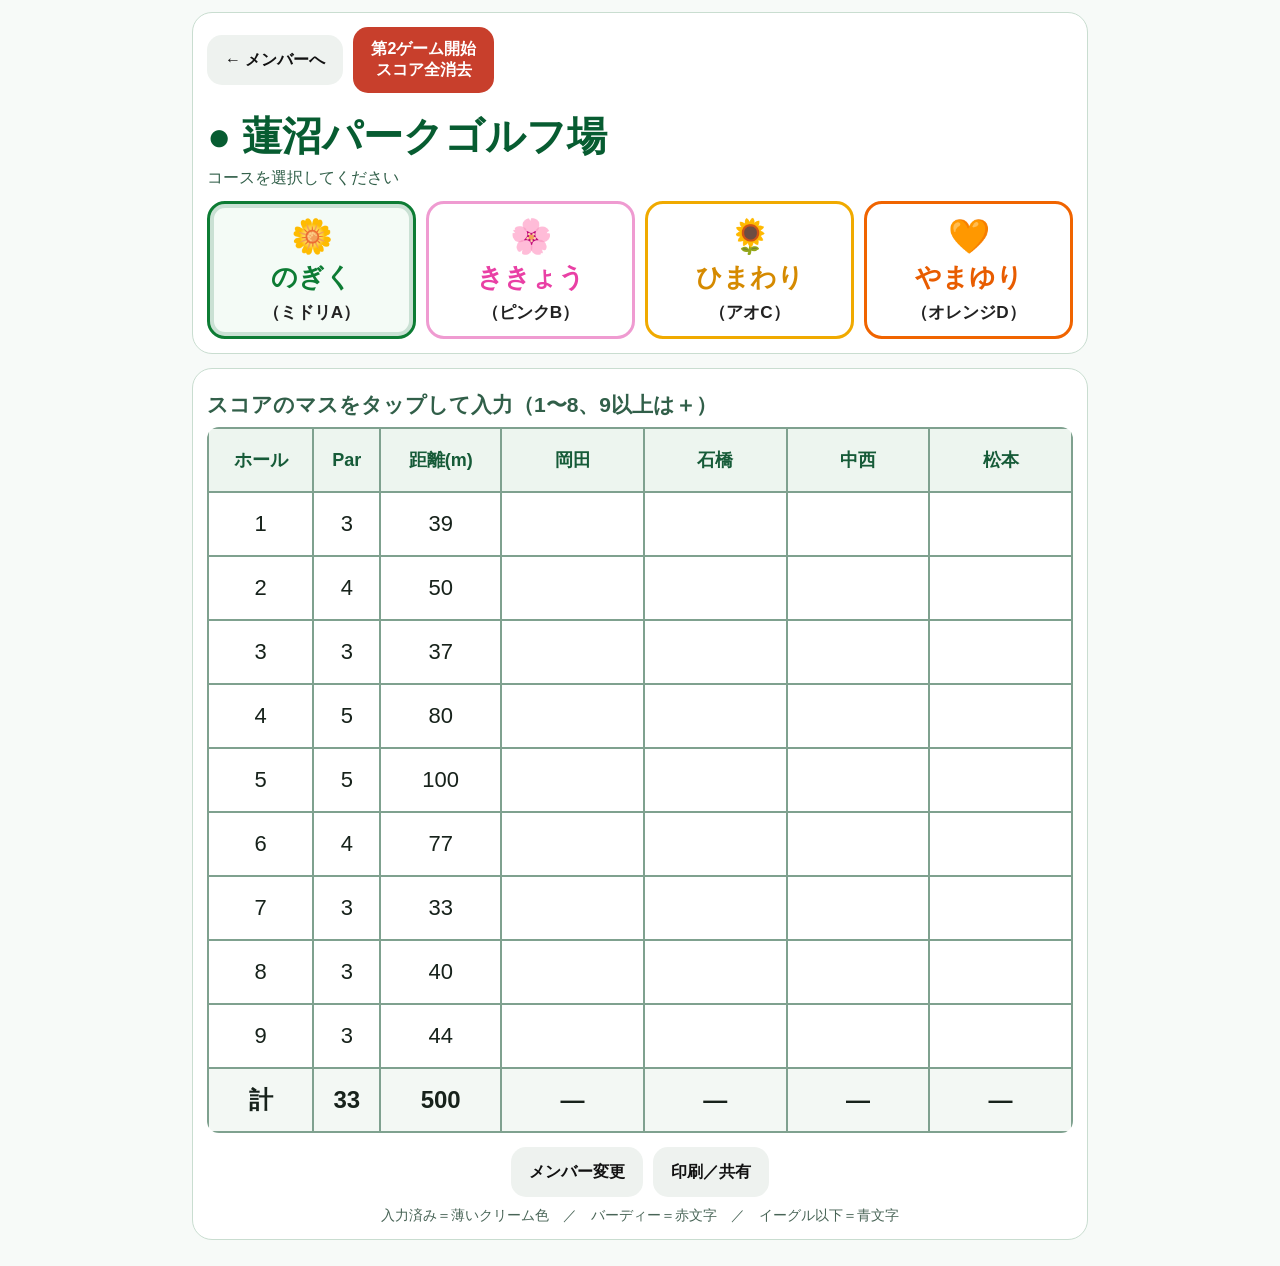
==== index.html @ 10a0d07f "Add files via upload" ====
<!doctype html>
<html lang="ja"><head><meta charset="utf-8"><meta name="viewport" content="width=device-width,initial-scale=1,viewport-fit=cover"><meta name="theme-color" content="#0b6b3a"><title>蓮沼パークゴルフ場 スコア</title><link rel="manifest" href="manifest.webmanifest"><style>
:root{--g:#0b6b3a;--l:#7fa18f;--p:#edf5ef;--c:#fff9e7;--r:#e11d2e;--b:#1769d2;--i:#17221b;--s:0 10px 28px rgba(0,0,0,.16)}*{box-sizing:border-box}body{margin:0;background:#f7faf8;color:var(--i);font-family:-apple-system,BlinkMacSystemFont,"Segoe UI","Noto Sans JP",sans-serif;-webkit-tap-highlight-color:transparent}button{font:inherit}.app{max-width:920px;margin:auto;padding:12px}.card{background:#fff;border:1px solid #c9ddd0;border-radius:20px;padding:14px;margin-bottom:14px}.top{display:flex;gap:10px;align-items:center;flex-wrap:wrap}.btn{border:0;border-radius:15px;padding:12px 18px;font-weight:800;cursor:pointer;background:#eef2ef;color:#111;min-height:50px}.btn.green{background:var(--g);color:#fff}.btn.danger{background:#c83f2c;color:#fff}.btn:active{transform:scale(.98)}h1{font-size:clamp(26px,4vw,40px);color:#075c31;margin:16px 0 4px}.subtitle{color:#315f49;margin-bottom:12px}.courses{display:grid;grid-template-columns:repeat(4,1fr);gap:10px}.course{background:#fff;border:3px solid;border-radius:18px;padding:12px 8px;font-weight:900;font-size:clamp(17px,2.7vw,26px);cursor:pointer;min-height:106px}.course small{display:block;font-size:.66em;color:#222;margin-top:5px}.course .flower{font-size:34px;display:block;margin-bottom:4px}.course[data-id=A]{color:#0d7c34;border-color:#0d7c34}.course[data-id=B]{color:#e940a5;border-color:#ef9bd1}.course[data-id=C]{color:#d58a00;border-color:#f0aa00}.course[data-id=D]{color:#e85c00;border-color:#f06400}.course.active{box-shadow:0 0 0 4px rgba(11,107,58,.18) inset;background:#f4fbf6}.hint{font-size:clamp(15px,2.2vw,21px);font-weight:700;color:#315f49;margin:8px 0}.table-wrap{overflow:auto;border-radius:12px}table{border-collapse:collapse;width:100%;min-width:690px;background:#fff}th,td{border:2px solid var(--l);text-align:center;height:64px;padding:6px}th{background:var(--p);color:#165b38;font-size:18px}td{font-size:22px}td.score{cursor:pointer;min-width:92px}td.score.filled{background:var(--c)}td.score.birdie{color:var(--r);font-weight:900}td.score.eagle{color:var(--b);font-weight:900}tfoot td{font-weight:900;background:#f3f8f4;font-size:24px}.actions{display:flex;gap:10px;justify-content:center;flex-wrap:wrap;margin-top:14px}.note{font-size:14px;color:#486456;text-align:center;margin-top:10px}.modal{position:fixed;inset:0;background:rgba(0,0,0,.32);display:none;align-items:center;justify-content:center;padding:18px;z-index:20}.modal.open{display:flex}.panel{width:min(430px,96vw);background:#fff;border:2px solid var(--l);border-radius:22px;padding:18px;box-shadow:var(--s);text-align:center}.panel h2{margin:0 0 6px;color:#0a6537}.meta{color:#4e6b5b;margin-bottom:14px}.keys{display:grid;grid-template-columns:repeat(3,1fr);gap:10px}.key{min-height:62px;border:1px solid #c7cfca;border-radius:14px;background:#fff;font-size:28px;font-weight:800;cursor:pointer}.key.selected{color:var(--r);border-color:#f1a4aa}.navs{display:grid;grid-template-columns:1fr 1fr 1fr;gap:10px;margin-top:12px}.navs button{min-height:54px;border:0;border-radius:14px;font-size:20px;font-weight:800}.prev{color:#1769d2;background:#edf5ff}.close{background:#eee}.next{background:var(--g);color:#fff}.plus-help{margin-top:10px;color:#16643a}.member-grid{display:grid;gap:10px;margin-top:12px}.member-grid input{font-size:20px;padding:12px;border:1px solid #b8cbbf;border-radius:12px;width:100%}@media(max-width:650px){.app{padding:8px}.card{padding:10px;border-radius:16px}.courses{grid-template-columns:repeat(2,1fr)}.top .btn{flex:1}}@media print{body{background:#fff}.top,.courses,.hint,.actions,.note{display:none!important}.app,.card{max-width:none;margin:0;padding:0;border:0}table{min-width:0}th,td{height:42px;font-size:15px}tfoot td{font-size:17px}}
</style></head><body><div class="app"><section class="card"><div class="top"><button id="membersBtn" class="btn">← メンバーへ</button><button id="clearBtn" class="btn danger">第2ゲーム開始<br>スコア全消去</button></div><h1>● 蓮沼パークゴルフ場</h1><div class="subtitle">コースを選択してください</div><div class="courses"><button class="course active" data-id="A"><span class="flower">🌼</span>のぎく<small>（ミドリA）</small></button><button class="course" data-id="B"><span class="flower">🌸</span>ききょう<small>（ピンクB）</small></button><button class="course" data-id="C"><span class="flower">🌻</span>ひまわり<small>（アオC）</small></button><button class="course" data-id="D"><span class="flower">🧡</span>やまゆり<small>（オレンジD）</small></button></div></section><section class="card"><div class="hint">スコアのマスをタップして入力（1〜8、9以上は＋）</div><div class="table-wrap"><table id="scoreTable"><thead><tr id="headRow"></tr></thead><tbody id="bodyRows"></tbody><tfoot><tr id="totalRow"></tr></tfoot></table></div><div class="actions"><button id="membersBtn2" class="btn">メンバー変更</button><button id="printBtn" class="btn">印刷／共有</button></div><div class="note">入力済み＝薄いクリーム色　／　バーディー＝赤文字　／　イーグル以下＝青文字</div></section></div><div id="scoreModal" class="modal"><div class="panel"><h2 id="modalTitle"></h2><div id="modalMeta" class="meta"></div><div class="keys" id="keys"></div><div class="navs"><button class="prev" id="prevBtn">前へ</button><button class="close" id="closeBtn">閉じる</button><button class="next" id="nextBtn">次へ</button></div><div class="plus-help">＋を押すたびに 9、10、11… と増えます</div></div></div><div id="memberModal" class="modal"><div class="panel"><h2>メンバー設定</h2><div class="member-grid" id="memberInputs"></div><div class="actions"><button id="memberCancel" class="btn">閉じる</button><button id="memberSave" class="btn green">決定</button></div></div></div><script>
const courses={A:{pars:[3,4,3,5,5,4,3,3,3],dist:[39,50,37,80,100,77,33,40,44]},B:{pars:[4,3,4,5,3,3,3,4,4],dist:[52,33,50,88,35,36,29,48,45]},C:{pars:[4,3,4,4,3,4,3,3,5],dist:[53,28,55,54,48,73,48,41,100]},D:{pars:[5,3,3,4,4,4,3,3,4],dist:[90,39,34,57,56,55,33,31,55]}};let members=['岡田','石橋','中西','松本'],currentCourse='A',scores={},cursor={hole:0,player:0};const $=id=>document.getElementById(id);function ensure(){if(!scores[currentCourse])scores[currentCourse]=Array.from({length:9},()=>Array(members.length).fill(null));scores[currentCourse]=scores[currentCourse].map(r=>{r=r.slice(0,members.length);while(r.length<members.length)r.push(null);return r})}function esc(s){return s.replace(/[&<>"']/g,m=>({'&':'&amp;','<':'&lt;','>':'&gt;','"':'&quot;',"'":'&#039;'}[m]))}function render(){ensure();const c=courses[currentCourse];document.querySelectorAll('.course').forEach(b=>b.classList.toggle('active',b.dataset.id===currentCourse));$('headRow').innerHTML='<th>ホール</th><th>Par</th><th>距離(m)</th>'+members.map(x=>`<th>${esc(x)}</th>`).join('');$('bodyRows').innerHTML='';for(let h=0;h<9;h++){const tr=document.createElement('tr');tr.innerHTML=`<td>${h+1}</td><td>${c.pars[h]}</td><td>${c.dist[h]}</td>`;members.forEach((_,p)=>{const td=document.createElement('td');td.className='score';const v=scores[currentCourse][h][p];if(v!==null){td.textContent=v;td.classList.add('filled');if(v===c.pars[h]-1)td.classList.add('birdie');if(v<=c.pars[h]-2)td.classList.add('eagle')}td.onclick=()=>openScore(h,p);tr.appendChild(td)});$('bodyRows').appendChild(tr)}$('totalRow').innerHTML=`<td>計</td><td>${c.pars.reduce((a,b)=>a+b,0)}</td><td>${c.dist.reduce((a,b)=>a+b,0)}</td>`+members.map((_,p)=>{const v=scores[currentCourse].map(r=>r[p]).filter(v=>v!==null);return `<td>${v.length?v.reduce((a,b)=>a+b,0):'—'}</td>`}).join('')}function openScore(h,p){cursor={hole:h,player:p};const c=courses[currentCourse];$('modalTitle').textContent=`Hole ${h+1}　${members[p]} さん`;$('modalMeta').textContent=`Par ${c.pars[h]} ／ 距離 ${c.dist[h]}m`;renderKeys();$('scoreModal').classList.add('open')}function renderKeys(){$('keys').innerHTML='';for(let n=1;n<=8;n++){const b=document.createElement('button');b.className='key';b.textContent=n;if(scores[currentCourse][cursor.hole][cursor.player]===n)b.classList.add('selected');b.onclick=()=>setScore(n,true);$('keys').appendChild(b)}const plus=document.createElement('button');plus.className='key';plus.textContent='+';plus.onclick=()=>{const old=scores[currentCourse][cursor.hole][cursor.player];setScore(old&&old>=9?old+1:9,false)};$('keys').appendChild(plus)}function setScore(v,a){scores[currentCourse][cursor.hole][cursor.player]=v;render();a?move(1):openScore(cursor.hole,cursor.player)}function move(step){let i=cursor.hole*members.length+cursor.player+step,max=9*members.length;if(i<0)i=0;if(i>=max){closeScore();return}openScore(Math.floor(i/members.length),i%members.length)}function closeScore(){$('scoreModal').classList.remove('open')}function openMembers(){$('memberInputs').innerHTML='';members.forEach((m,i)=>{const x=document.createElement('input');x.value=m;x.placeholder=`プレーヤー${i+1}`;$('memberInputs').appendChild(x)});$('memberModal').classList.add('open')}function closeMembers(){$('memberModal').classList.remove('open')}document.querySelectorAll('.course').forEach(b=>b.onclick=()=>{currentCourse=b.dataset.id;render()});$('prevBtn').onclick=()=>move(-1);$('nextBtn').onclick=()=>move(1);$('closeBtn').onclick=closeScore;$('scoreModal').onclick=e=>{if(e.target===$('scoreModal'))closeScore()};$('membersBtn').onclick=$('membersBtn2').onclick=openMembers;$('memberCancel').onclick=closeMembers;$('memberSave').onclick=()=>{const vals=[...$('memberInputs').querySelectorAll('input')].map(i=>i.value.trim()).filter(Boolean);if(!vals.length){alert('名前を1人以上入力してください');return}members=vals.slice(0,4);Object.keys(scores).forEach(k=>scores[k]=scores[k].map(r=>{r=r.slice(0,members.length);while(r.length<members.length)r.push(null);return r}));closeMembers();render()};$('clearBtn').onclick=()=>{if(confirm('全コースのスコアを消去しますか？')){scores={};render()}};$('printBtn').onclick=()=>window.print();render();if('serviceWorker'in navigator&&location.protocol.startsWith('http'))navigator.serviceWorker.register('./sw.js').catch(()=>{});
</script></body></html>
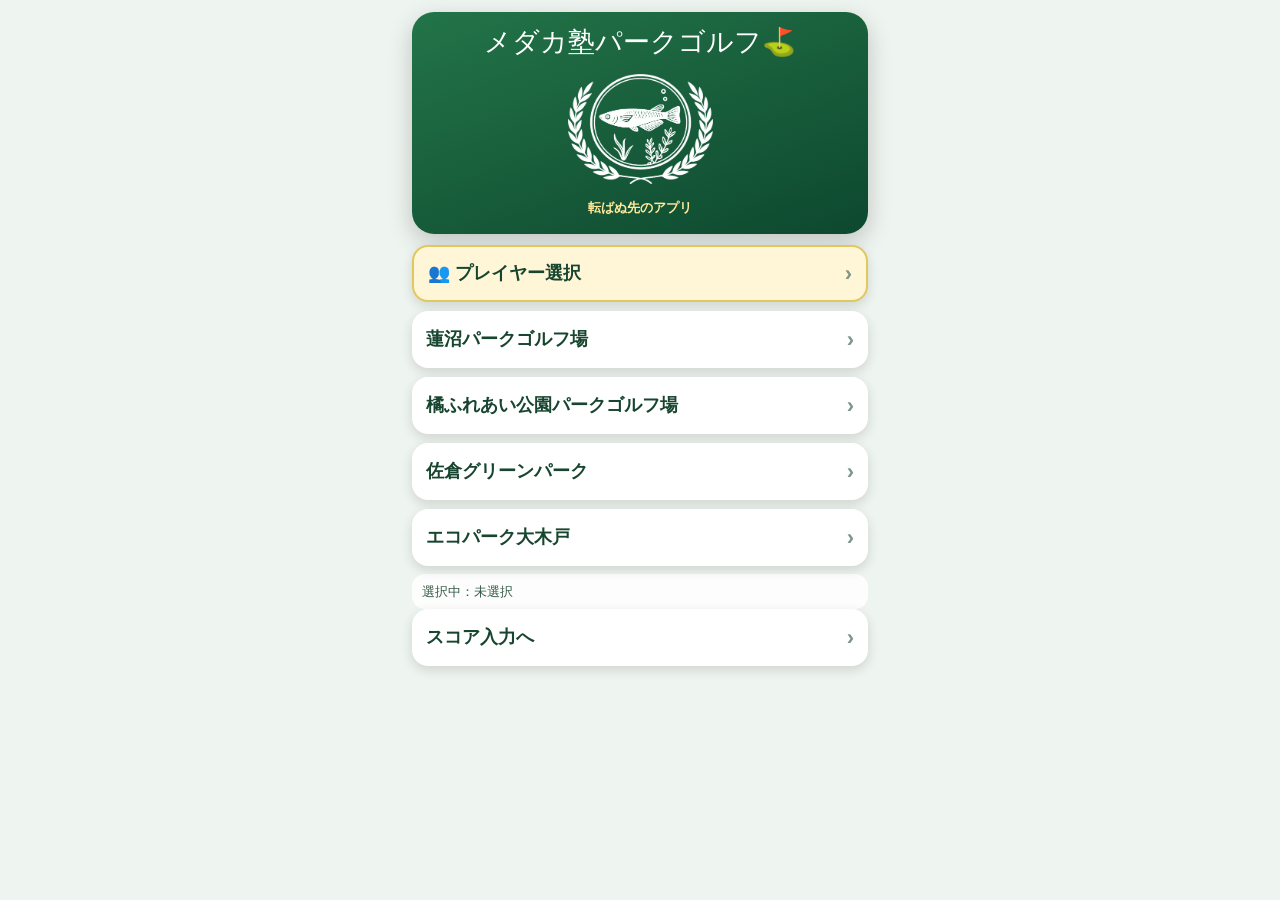
==== commit 14cb6ae9: "Update script and stylesheet paths in index.html" ====
--- a/index.html
+++ b/index.html
@@ -1,6 +1,25 @@
-<!doctype html>
-<html lang="ja"><head><meta charset="utf-8"><meta name="viewport" content="width=device-width,initial-scale=1,viewport-fit=cover"><meta name="theme-color" content="#0b6b3a"><title>蓮沼パークゴルフ場 スコア</title><link rel="manifest" href="manifest.webmanifest"><style>
-:root{--g:#0b6b3a;--l:#7fa18f;--p:#edf5ef;--c:#fff9e7;--r:#e11d2e;--b:#1769d2;--i:#17221b;--s:0 10px 28px rgba(0,0,0,.16)}*{box-sizing:border-box}body{margin:0;background:#f7faf8;color:var(--i);font-family:-apple-system,BlinkMacSystemFont,"Segoe UI","Noto Sans JP",sans-serif;-webkit-tap-highlight-color:transparent}button{font:inherit}.app{max-width:920px;margin:auto;padding:12px}.card{background:#fff;border:1px solid #c9ddd0;border-radius:20px;padding:14px;margin-bottom:14px}.top{display:flex;gap:10px;align-items:center;flex-wrap:wrap}.btn{border:0;border-radius:15px;padding:12px 18px;font-weight:800;cursor:pointer;background:#eef2ef;color:#111;min-height:50px}.btn.green{background:var(--g);color:#fff}.btn.danger{background:#c83f2c;color:#fff}.btn:active{transform:scale(.98)}h1{font-size:clamp(26px,4vw,40px);color:#075c31;margin:16px 0 4px}.subtitle{color:#315f49;margin-bottom:12px}.courses{display:grid;grid-template-columns:repeat(4,1fr);gap:10px}.course{background:#fff;border:3px solid;border-radius:18px;padding:12px 8px;font-weight:900;font-size:clamp(17px,2.7vw,26px);cursor:pointer;min-height:106px}.course small{display:block;font-size:.66em;color:#222;margin-top:5px}.course .flower{font-size:34px;display:block;margin-bottom:4px}.course[data-id=A]{color:#0d7c34;border-color:#0d7c34}.course[data-id=B]{color:#e940a5;border-color:#ef9bd1}.course[data-id=C]{color:#d58a00;border-color:#f0aa00}.course[data-id=D]{color:#e85c00;border-color:#f06400}.course.active{box-shadow:0 0 0 4px rgba(11,107,58,.18) inset;background:#f4fbf6}.hint{font-size:clamp(15px,2.2vw,21px);font-weight:700;color:#315f49;margin:8px 0}.table-wrap{overflow:auto;border-radius:12px}table{border-collapse:collapse;width:100%;min-width:690px;background:#fff}th,td{border:2px solid var(--l);text-align:center;height:64px;padding:6px}th{background:var(--p);color:#165b38;font-size:18px}td{font-size:22px}td.score{cursor:pointer;min-width:92px}td.score.filled{background:var(--c)}td.score.birdie{color:var(--r);font-weight:900}td.score.eagle{color:var(--b);font-weight:900}tfoot td{font-weight:900;background:#f3f8f4;font-size:24px}.actions{display:flex;gap:10px;justify-content:center;flex-wrap:wrap;margin-top:14px}.note{font-size:14px;color:#486456;text-align:center;margin-top:10px}.modal{position:fixed;inset:0;background:rgba(0,0,0,.32);display:none;align-items:center;justify-content:center;padding:18px;z-index:20}.modal.open{display:flex}.panel{width:min(430px,96vw);background:#fff;border:2px solid var(--l);border-radius:22px;padding:18px;box-shadow:var(--s);text-align:center}.panel h2{margin:0 0 6px;color:#0a6537}.meta{color:#4e6b5b;margin-bottom:14px}.keys{display:grid;grid-template-columns:repeat(3,1fr);gap:10px}.key{min-height:62px;border:1px solid #c7cfca;border-radius:14px;background:#fff;font-size:28px;font-weight:800;cursor:pointer}.key.selected{color:var(--r);border-color:#f1a4aa}.navs{display:grid;grid-template-columns:1fr 1fr 1fr;gap:10px;margin-top:12px}.navs button{min-height:54px;border:0;border-radius:14px;font-size:20px;font-weight:800}.prev{color:#1769d2;background:#edf5ff}.close{background:#eee}.next{background:var(--g);color:#fff}.plus-help{margin-top:10px;color:#16643a}.member-grid{display:grid;gap:10px;margin-top:12px}.member-grid input{font-size:20px;padding:12px;border:1px solid #b8cbbf;border-radius:12px;width:100%}@media(max-width:650px){.app{padding:8px}.card{padding:10px;border-radius:16px}.courses{grid-template-columns:repeat(2,1fr)}.top .btn{flex:1}}@media print{body{background:#fff}.top,.courses,.hint,.actions,.note{display:none!important}.app,.card{max-width:none;margin:0;padding:0;border:0}table{min-width:0}th,td{height:42px;font-size:15px}tfoot td{font-size:17px}}
-</style></head><body><div class="app"><section class="card"><div class="top"><button id="membersBtn" class="btn">← メンバーへ</button><button id="clearBtn" class="btn danger">第2ゲーム開始<br>スコア全消去</button></div><h1>● 蓮沼パークゴルフ場</h1><div class="subtitle">コースを選択してください</div><div class="courses"><button class="course active" data-id="A"><span class="flower">🌼</span>のぎく<small>（ミドリA）</small></button><button class="course" data-id="B"><span class="flower">🌸</span>ききょう<small>（ピンクB）</small></button><button class="course" data-id="C"><span class="flower">🌻</span>ひまわり<small>（アオC）</small></button><button class="course" data-id="D"><span class="flower">🧡</span>やまゆり<small>（オレンジD）</small></button></div></section><section class="card"><div class="hint">スコアのマスをタップして入力（1〜8、9以上は＋）</div><div class="table-wrap"><table id="scoreTable"><thead><tr id="headRow"></tr></thead><tbody id="bodyRows"></tbody><tfoot><tr id="totalRow"></tr></tfoot></table></div><div class="actions"><button id="membersBtn2" class="btn">メンバー変更</button><button id="printBtn" class="btn">印刷／共有</button></div><div class="note">入力済み＝薄いクリーム色　／　バーディー＝赤文字　／　イーグル以下＝青文字</div></section></div><div id="scoreModal" class="modal"><div class="panel"><h2 id="modalTitle"></h2><div id="modalMeta" class="meta"></div><div class="keys" id="keys"></div><div class="navs"><button class="prev" id="prevBtn">前へ</button><button class="close" id="closeBtn">閉じる</button><button class="next" id="nextBtn">次へ</button></div><div class="plus-help">＋を押すたびに 9、10、11… と増えます</div></div></div><div id="memberModal" class="modal"><div class="panel"><h2>メンバー設定</h2><div class="member-grid" id="memberInputs"></div><div class="actions"><button id="memberCancel" class="btn">閉じる</button><button id="memberSave" class="btn green">決定</button></div></div></div><script>
-const courses={A:{pars:[3,4,3,5,5,4,3,3,3],dist:[39,50,37,80,100,77,33,40,44]},B:{pars:[4,3,4,5,3,3,3,4,4],dist:[52,33,50,88,35,36,29,48,45]},C:{pars:[4,3,4,4,3,4,3,3,5],dist:[53,28,55,54,48,73,48,41,100]},D:{pars:[5,3,3,4,4,4,3,3,4],dist:[90,39,34,57,56,55,33,31,55]}};let members=['岡田','石橋','中西','松本'],currentCourse='A',scores={},cursor={hole:0,player:0};const $=id=>document.getElementById(id);function ensure(){if(!scores[currentCourse])scores[currentCourse]=Array.from({length:9},()=>Array(members.length).fill(null));scores[currentCourse]=scores[currentCourse].map(r=>{r=r.slice(0,members.length);while(r.length<members.length)r.push(null);return r})}function esc(s){return s.replace(/[&<>"']/g,m=>({'&':'&amp;','<':'&lt;','>':'&gt;','"':'&quot;',"'":'&#039;'}[m]))}function render(){ensure();const c=courses[currentCourse];document.querySelectorAll('.course').forEach(b=>b.classList.toggle('active',b.dataset.id===currentCourse));$('headRow').innerHTML='<th>ホール</th><th>Par</th><th>距離(m)</th>'+members.map(x=>`<th>${esc(x)}</th>`).join('');$('bodyRows').innerHTML='';for(let h=0;h<9;h++){const tr=document.createElement('tr');tr.innerHTML=`<td>${h+1}</td><td>${c.pars[h]}</td><td>${c.dist[h]}</td>`;members.forEach((_,p)=>{const td=document.createElement('td');td.className='score';const v=scores[currentCourse][h][p];if(v!==null){td.textContent=v;td.classList.add('filled');if(v===c.pars[h]-1)td.classList.add('birdie');if(v<=c.pars[h]-2)td.classList.add('eagle')}td.onclick=()=>openScore(h,p);tr.appendChild(td)});$('bodyRows').appendChild(tr)}$('totalRow').innerHTML=`<td>計</td><td>${c.pars.reduce((a,b)=>a+b,0)}</td><td>${c.dist.reduce((a,b)=>a+b,0)}</td>`+members.map((_,p)=>{const v=scores[currentCourse].map(r=>r[p]).filter(v=>v!==null);return `<td>${v.length?v.reduce((a,b)=>a+b,0):'—'}</td>`}).join('')}function openScore(h,p){cursor={hole:h,player:p};const c=courses[currentCourse];$('modalTitle').textContent=`Hole ${h+1}　${members[p]} さん`;$('modalMeta').textContent=`Par ${c.pars[h]} ／ 距離 ${c.dist[h]}m`;renderKeys();$('scoreModal').classList.add('open')}function renderKeys(){$('keys').innerHTML='';for(let n=1;n<=8;n++){const b=document.createElement('button');b.className='key';b.textContent=n;if(scores[currentCourse][cursor.hole][cursor.player]===n)b.classList.add('selected');b.onclick=()=>setScore(n,true);$('keys').appendChild(b)}const plus=document.createElement('button');plus.className='key';plus.textContent='+';plus.onclick=()=>{const old=scores[currentCourse][cursor.hole][cursor.player];setScore(old&&old>=9?old+1:9,false)};$('keys').appendChild(plus)}function setScore(v,a){scores[currentCourse][cursor.hole][cursor.player]=v;render();a?move(1):openScore(cursor.hole,cursor.player)}function move(step){let i=cursor.hole*members.length+cursor.player+step,max=9*members.length;if(i<0)i=0;if(i>=max){closeScore();return}openScore(Math.floor(i/members.length),i%members.length)}function closeScore(){$('scoreModal').classList.remove('open')}function openMembers(){$('memberInputs').innerHTML='';members.forEach((m,i)=>{const x=document.createElement('input');x.value=m;x.placeholder=`プレーヤー${i+1}`;$('memberInputs').appendChild(x)});$('memberModal').classList.add('open')}function closeMembers(){$('memberModal').classList.remove('open')}document.querySelectorAll('.course').forEach(b=>b.onclick=()=>{currentCourse=b.dataset.id;render()});$('prevBtn').onclick=()=>move(-1);$('nextBtn').onclick=()=>move(1);$('closeBtn').onclick=closeScore;$('scoreModal').onclick=e=>{if(e.target===$('scoreModal'))closeScore()};$('membersBtn').onclick=$('membersBtn2').onclick=openMembers;$('memberCancel').onclick=closeMembers;$('memberSave').onclick=()=>{const vals=[...$('memberInputs').querySelectorAll('input')].map(i=>i.value.trim()).filter(Boolean);if(!vals.length){alert('名前を1人以上入力してください');return}members=vals.slice(0,4);Object.keys(scores).forEach(k=>scores[k]=scores[k].map(r=>{r=r.slice(0,members.length);while(r.length<members.length)r.push(null);return r}));closeMembers();render()};$('clearBtn').onclick=()=>{if(confirm('全コースのスコアを消去しますか？')){scores={};render()}};$('printBtn').onclick=()=>window.print();render();if('serviceWorker'in navigator&&location.protocol.startsWith('http'))navigator.serviceWorker.register('./sw.js').catch(()=>{});
-</script></body></html>+<!DOCTYPE html>
+<html lang="ja">
+  <head>
+    <meta charset="UTF-8" />
+    <meta name="viewport" content="width=device-width, initial-scale=1.0, maximum-scale=1" />
+    <title>メダカ塾パークゴルフ Ver.1.8</title>
+    <meta name="description" content="メダカ塾パークゴルフのスコア入力・履歴・CSV出力アプリ。蓮沼パークゴルフ場の正式なコースデータに対応。" />
+    <meta name="robots" content="index, follow" />
+    <meta property="og:title" content="メダカ塾パークゴルフ Ver.1.8" />
+    <meta property="og:description" content="メダカ塾パークゴルフのスコア入力・履歴・CSV出力アプリ。" />
+    <meta property="og:type" content="website" />
+    <meta name="twitter:card" content="summary_large_image" />
+    <meta name="twitter:title" content="メダカ塾パークゴルフ Ver.1.8" />
+    <meta name="twitter:description" content="メダカ塾パークゴルフのスコア入力・履歴・CSV出力アプリ。" />
+    <link rel="icon" type="image/svg+xml" href="./favicon.svg" />
+    <link rel="preconnect" href="https://fonts.googleapis.com">
+    <link rel="preconnect" href="https://fonts.gstatic.com" crossorigin>
+    <link href="https://fonts.googleapis.com/css2?family=Inter:wght@400;500;600;700&display=swap" rel="stylesheet">
+    <script type="module" crossorigin src="./index-Bhpzi9cD.js"></script>
+    <link rel="stylesheet" crossorigin href="./index-C6j-VgNq.css">
+  </head>
+  <body>
+    <div id="root"></div>
+  </body>
+</html>
--- a/index-C6j-VgNq.css
+++ b/index-C6j-VgNq.css
@@ -0,0 +1 @@
+@layer properties{@supports (((-webkit-hyphens:none)) and (not (margin-trim:inline))) or ((-moz-orient:inline) and (not (color:rgb(from red r g b)))){*,:before,:after,::backdrop{--tw-translate-x:0;--tw-translate-y:0;--tw-translate-z:0;--tw-rotate-x:initial;--tw-rotate-y:initial;--tw-rotate-z:initial;--tw-skew-x:initial;--tw-skew-y:initial;--tw-space-y-reverse:0;--tw-space-x-reverse:0;--tw-border-style:solid;--tw-leading:initial;--tw-font-weight:initial;--tw-tracking:initial;--tw-ordinal:initial;--tw-slashed-zero:initial;--tw-numeric-figure:initial;--tw-numeric-spacing:initial;--tw-numeric-fraction:initial;--tw-shadow:0 0 #0000;--tw-shadow-color:initial;--tw-shadow-alpha:100%;--tw-inset-shadow:0 0 #0000;--tw-inset-shadow-color:initial;--tw-inset-shadow-alpha:100%;--tw-ring-color:initial;--tw-ring-shadow:0 0 #0000;--tw-inset-ring-color:initial;--tw-inset-ring-shadow:0 0 #0000;--tw-ring-inset:initial;--tw-ring-offset-width:0px;--tw-ring-offset-color:#fff;--tw-ring-offset-shadow:0 0 #0000;--tw-outline-style:solid;--tw-duration:initial;--tw-ease:initial;--tw-content:"";--tw-animation-delay:0s;--tw-animation-direction:normal;--tw-animation-duration:initial;--tw-animation-fill-mode:none;--tw-animation-iteration-count:1;--tw-enter-blur:0;--tw-enter-opacity:1;--tw-enter-rotate:0;--tw-enter-scale:1;--tw-enter-translate-x:0;--tw-enter-translate-y:0;--tw-exit-blur:0;--tw-exit-opacity:1;--tw-exit-rotate:0;--tw-exit-scale:1;--tw-exit-translate-x:0;--tw-exit-translate-y:0}}}@layer theme{:root,:host{--color-red-50:oklch(97.1% .013 17.38);--color-red-300:oklch(80.8% .114 19.571);--color-red-400:oklch(70.4% .191 22.216);--color-red-500:oklch(63.7% .237 25.331);--color-red-600:oklch(57.7% .245 27.325);--color-gray-50:oklch(98.5% .002 247.839);--color-gray-100:oklch(96.7% .003 264.542);--color-gray-600:oklch(44.6% .03 256.802);--color-gray-700:oklch(37.3% .034 259.733);--color-gray-800:oklch(27.8% .033 256.848);--color-gray-900:oklch(21% .034 264.665);--color-black:#000;--color-white:#fff;--spacing:.25rem;--container-sm:24rem;--container-md:28rem;--container-lg:32rem;--text-xs:.75rem;--text-xs--line-height:calc(1 / .75);--text-sm:.875rem;--text-sm--line-height:calc(1.25 / .875);--text-base:1rem;--text-base--line-height: 1.5 ;--text-lg:1.125rem;--text-lg--line-height:calc(1.75 / 1.125);--text-xl:1.25rem;--text-xl--line-height:calc(1.75 / 1.25);--text-2xl:1.5rem;--text-2xl--line-height:calc(2 / 1.5);--font-weight-normal:400;--font-weight-medium:500;--font-weight-semibold:600;--font-weight-bold:700;--tracking-tight:-.025em;--tracking-widest:.1em;--leading-snug:1.375;--leading-normal:1.5;--leading-relaxed:1.625;--radius-sm:.25rem;--radius-md:.375rem;--radius-lg:.5rem;--radius-xl:.75rem;--ease-in-out:cubic-bezier(.4, 0, .2, 1);--animate-spin:spin 1s linear infinite;--animate-pulse:pulse 2s cubic-bezier(.4, 0, .6, 1) infinite;--aspect-video:16 / 9;--default-transition-duration:.15s;--default-transition-timing-function:cubic-bezier(.4, 0, .2, 1);--default-font-family:var(--app-font-sans);--default-mono-font-family:var(--app-font-mono);--color-border:hsl(var(--border))}}@layer base{*,:after,:before,::backdrop{box-sizing:border-box;border:0 solid;margin:0;padding:0}::file-selector-button{box-sizing:border-box;border:0 solid;margin:0;padding:0}html,:host{-webkit-text-size-adjust:100%;tab-size:4;line-height:1.5;font-family:var(--default-font-family,-apple-system, BlinkMacSystemFont, "Segoe UI", Roboto, "Helvetica Neue", "Noto Sans", Arial, sans-serif, "Apple Color Emoji", "Segoe UI Emoji", "Segoe UI Symbol", "Noto Color Emoji");font-feature-settings:var(--default-font-feature-settings,normal);font-variation-settings:var(--default-font-variation-settings,normal);-webkit-tap-highlight-color:transparent}hr{height:0;color:inherit;border-top-width:1px}abbr:where([title]){-webkit-text-decoration:underline dotted;text-decoration:underline dotted}h1,h2,h3,h4,h5,h6{font-size:inherit;font-weight:inherit}a{color:inherit;-webkit-text-decoration:inherit;text-decoration:inherit}b,strong{font-weight:bolder}code,kbd,samp,pre{font-family:var(--default-mono-font-family,ui-monospace, SFMono-Regular, Menlo, Monaco, Consolas, "Liberation Mono", "Courier New", monospace);font-feature-settings:var(--default-mono-font-feature-settings,normal);font-variation-settings:var(--default-mono-font-variation-settings,normal);font-size:1em}small{font-size:80%}sub,sup{vertical-align:baseline;font-size:75%;line-height:0;position:relative}sub{bottom:-.25em}sup{top:-.5em}table{text-indent:0;border-color:inherit;border-collapse:collapse}:-moz-focusring:where(:not(iframe)){outline:auto}progress{vertical-align:baseline}summary{display:list-item}ol,ul,menu{list-style:none}img,svg,video,canvas,audio,iframe,embed,object{vertical-align:middle;display:block}img,video{max-width:100%;height:auto}button,input,select,optgroup,textarea{font:inherit;font-feature-settings:inherit;font-variation-settings:inherit;letter-spacing:inherit;color:inherit;opacity:1;background-color:#0000;border-radius:0}::file-selector-button{font:inherit;font-feature-settings:inherit;font-variation-settings:inherit;letter-spacing:inherit;color:inherit;opacity:1;background-color:#0000;border-radius:0}:where(select:is([multiple],[size])) optgroup{font-weight:bolder}:where(select:is([multiple],[size])) optgroup option{padding-inline-start:20px}::file-selector-button{margin-inline-end:4px}::placeholder{opacity:1}@supports (not ((-webkit-appearance:-apple-pay-button))) or (contain-intrinsic-size:1px){::placeholder{color:currentColor}@supports (color:color-mix(in lab,red,red)){::placeholder{color:color-mix(in oklab,currentcolor 50%,transparent)}}}textarea{resize:vertical}::-webkit-search-decoration{-webkit-appearance:none}::-webkit-date-and-time-value{min-height:1lh;text-align:inherit}::-webkit-datetime-edit{display:inline-flex}::-webkit-datetime-edit-fields-wrapper{padding:0}::-webkit-datetime-edit{padding-block:0}::-webkit-datetime-edit-year-field{padding-block:0}::-webkit-datetime-edit-month-field{padding-block:0}::-webkit-datetime-edit-day-field{padding-block:0}::-webkit-datetime-edit-hour-field{padding-block:0}::-webkit-datetime-edit-minute-field{padding-block:0}::-webkit-datetime-edit-second-field{padding-block:0}::-webkit-datetime-edit-millisecond-field{padding-block:0}::-webkit-datetime-edit-meridiem-field{padding-block:0}::-webkit-calendar-picker-indicator{line-height:1}:-moz-ui-invalid{box-shadow:none}button,input:where([type=button],[type=reset],[type=submit]){appearance:button}::file-selector-button{appearance:button}::-webkit-inner-spin-button{height:auto}::-webkit-outer-spin-button{height:auto}[hidden]:where(:not([hidden=until-found])){display:none!important}}@layer components;@layer utilities{.\@container\/field-group{container:field-group/inline-size}.pointer-events-auto{pointer-events:auto}.pointer-events-none{pointer-events:none}.invisible{visibility:hidden}.sr-only{clip-path:inset(50%);white-space:nowrap;border-width:0;width:1px;height:1px;margin:-1px;padding:0;position:absolute;overflow:hidden}.absolute{position:absolute}.fixed{position:fixed}.relative{position:relative}.static{position:static}.inset-0{inset:0}.inset-x-0{inset-inline:0}.inset-y-0{inset-block:0}.-top-12{top:calc(var(--spacing) * -12)}.top-0{top:0}.top-1\.5{top:calc(var(--spacing) * 1.5)}.top-1\/2{top:50%}.top-2{top:calc(var(--spacing) * 2)}.top-3\.5{top:calc(var(--spacing) * 3.5)}.top-4{top:calc(var(--spacing) * 4)}.top-\[1px\]{top:1px}.top-\[50\%\]{top:50%}.top-\[60\%\]{top:60%}.top-full{top:100%}.-right-12{right:calc(var(--spacing) * -12)}.right-0{right:0}.right-1{right:var(--spacing)}.right-2{right:calc(var(--spacing) * 2)}.right-3{right:calc(var(--spacing) * 3)}.right-4{right:calc(var(--spacing) * 4)}.-bottom-12{bottom:calc(var(--spacing) * -12)}.bottom-0{bottom:0}.-left-12{left:calc(var(--spacing) * -12)}.left-0{left:0}.left-1\/2{left:50%}.left-2{left:calc(var(--spacing) * 2)}.left-\[50\%\]{left:50%}.z-10{z-index:10}.z-20{z-index:20}.z-50{z-index:50}.z-\[1\]{z-index:1}.z-\[100\]{z-index:100}.order-first{order:-9999}.order-last{order:9999}.\!m-0{margin:0!important}.-mx-1{margin-inline:calc(var(--spacing) * -1)}.mx-2{margin-inline:calc(var(--spacing) * 2)}.mx-3\.5{margin-inline:calc(var(--spacing) * 3.5)}.mx-4{margin-inline:calc(var(--spacing) * 4)}.mx-auto{margin-inline:auto}.-my-2{margin-block:calc(var(--spacing) * -2)}.my-0{margin-block:0}.my-0\.5{margin-block:calc(var(--spacing) * .5)}.my-1{margin-block:var(--spacing)}.-mt-4{margin-top:calc(var(--spacing) * -4)}.mt-1\.5{margin-top:calc(var(--spacing) * 1.5)}.mt-2{margin-top:calc(var(--spacing) * 2)}.mt-4{margin-top:calc(var(--spacing) * 4)}.mt-24{margin-top:calc(var(--spacing) * 24)}.mt-auto{margin-top:auto}.mr-2{margin-right:calc(var(--spacing) * 2)}.mb-1{margin-bottom:var(--spacing)}.mb-2{margin-bottom:calc(var(--spacing) * 2)}.mb-3{margin-bottom:calc(var(--spacing) * 3)}.mb-4{margin-bottom:calc(var(--spacing) * 4)}.-ml-4{margin-left:calc(var(--spacing) * -4)}.ml-1{margin-left:var(--spacing)}.ml-4{margin-left:calc(var(--spacing) * 4)}.ml-auto{margin-left:auto}.line-clamp-2{-webkit-line-clamp:2;-webkit-box-orient:vertical;display:-webkit-box;overflow:hidden}.block{display:block}.flex{display:flex}.grid{display:grid}.hidden{display:none}.inline-flex{display:inline-flex}.table{display:table}.aspect-square{aspect-ratio:1}.aspect-video{aspect-ratio:var(--aspect-video)}.size-4{width:calc(var(--spacing) * 4);height:calc(var(--spacing) * 4)}.size-6{width:calc(var(--spacing) * 6);height:calc(var(--spacing) * 6)}.size-8{width:calc(var(--spacing) * 8);height:calc(var(--spacing) * 8)}.size-10{width:calc(var(--spacing) * 10);height:calc(var(--spacing) * 10)}.size-\[--cell-size\]{width:--cell-size;height:--cell-size}.h-1\.5{height:calc(var(--spacing) * 1.5)}.h-2{height:calc(var(--spacing) * 2)}.h-2\.5{height:calc(var(--spacing) * 2.5)}.h-3{height:calc(var(--spacing) * 3)}.h-3\.5{height:calc(var(--spacing) * 3.5)}.h-4{height:calc(var(--spacing) * 4)}.h-5{height:calc(var(--spacing) * 5)}.h-6{height:calc(var(--spacing) * 6)}.h-7{height:calc(var(--spacing) * 7)}.h-8{height:calc(var(--spacing) * 8)}.h-9{height:calc(var(--spacing) * 9)}.h-10{height:calc(var(--spacing) * 10)}.h-12{height:calc(var(--spacing) * 12)}.h-\[--cell-size\]{height:--cell-size}.h-\[1px\]{height:1px}.h-\[var\(--radix-navigation-menu-viewport-height\)\]{height:var(--radix-navigation-menu-viewport-height)}.h-\[var\(--radix-select-trigger-height\)\]{height:var(--radix-select-trigger-height)}.h-auto{height:auto}.h-full{height:100%}.h-px{height:1px}.h-svh{height:100svh}.max-h-\[--radix-context-menu-content-available-height\]{max-height:--radix-context-menu-content-available-height}.max-h-\[--radix-select-content-available-height\]{max-height:--radix-select-content-available-height}.max-h-\[85vh\]{max-height:85vh}.max-h-\[300px\]{max-height:300px}.max-h-\[var\(--radix-dropdown-menu-content-available-height\)\]{max-height:var(--radix-dropdown-menu-content-available-height)}.max-h-screen{max-height:100vh}.min-h-0{min-height:0}.min-h-8{min-height:calc(var(--spacing) * 8)}.min-h-9{min-height:calc(var(--spacing) * 9)}.min-h-10{min-height:calc(var(--spacing) * 10)}.min-h-\[60px\]{min-height:60px}.min-h-screen{min-height:100vh}.min-h-svh{min-height:100svh}.w-0{width:0}.w-1{width:var(--spacing)}.w-2{width:calc(var(--spacing) * 2)}.w-2\.5{width:calc(var(--spacing) * 2.5)}.w-3{width:calc(var(--spacing) * 3)}.w-3\.5{width:calc(var(--spacing) * 3.5)}.w-3\/4{width:75%}.w-4{width:calc(var(--spacing) * 4)}.w-5{width:calc(var(--spacing) * 5)}.w-7{width:calc(var(--spacing) * 7)}.w-8{width:calc(var(--spacing) * 8)}.w-9{width:calc(var(--spacing) * 9)}.w-10{width:calc(var(--spacing) * 10)}.w-64{width:calc(var(--spacing) * 64)}.w-72{width:calc(var(--spacing) * 72)}.w-\[--cell-size\]{width:--cell-size}.w-\[1px\]{width:1px}.w-\[100px\]{width:100px}.w-\[var\(--sidebar-width\)\]{width:var(--sidebar-width)}.w-auto{width:auto}.w-fit{width:fit-content}.w-full{width:100%}.w-max{width:max-content}.w-px{width:1px}.max-w-\[var\(--skeleton-width\)\]{max-width:var(--skeleton-width)}.max-w-lg{max-width:var(--container-lg)}.max-w-max{max-width:max-content}.max-w-md{max-width:var(--container-md)}.max-w-sm{max-width:var(--container-sm)}.min-w-0{min-width:0}.min-w-5{min-width:calc(var(--spacing) * 5)}.min-w-8{min-width:calc(var(--spacing) * 8)}.min-w-9{min-width:calc(var(--spacing) * 9)}.min-w-10{min-width:calc(var(--spacing) * 10)}.min-w-\[--cell-size\]{min-width:--cell-size}.min-w-\[8rem\]{min-width:8rem}.min-w-\[12rem\]{min-width:12rem}.min-w-\[var\(--radix-select-trigger-width\)\]{min-width:var(--radix-select-trigger-width)}.flex-1{flex:1}.shrink-0{flex-shrink:0}.grow{flex-grow:1}.grow-0{flex-grow:0}.basis-full{flex-basis:100%}.caption-bottom{caption-side:bottom}.border-collapse{border-collapse:collapse}.origin-\[--radix-context-menu-content-transform-origin\]{transform-origin:--radix-context-menu-content-transform-origin}.origin-\[--radix-dropdown-menu-content-transform-origin\]{transform-origin:--radix-dropdown-menu-content-transform-origin}.origin-\[--radix-hover-card-content-transform-origin\]{transform-origin:--radix-hover-card-content-transform-origin}.origin-\[--radix-menubar-content-transform-origin\]{transform-origin:--radix-menubar-content-transform-origin}.origin-\[--radix-popover-content-transform-origin\]{transform-origin:--radix-popover-content-transform-origin}.origin-\[--radix-select-content-transform-origin\]{transform-origin:--radix-select-content-transform-origin}.origin-\[--radix-tooltip-content-transform-origin\]{transform-origin:--radix-tooltip-content-transform-origin}.-translate-x-1\/2{--tw-translate-x: -50% ;translate:var(--tw-translate-x) var(--tw-translate-y)}.-translate-x-px{--tw-translate-x:-1px;translate:var(--tw-translate-x) var(--tw-translate-y)}.translate-x-\[-50\%\]{--tw-translate-x:-50%;translate:var(--tw-translate-x) var(--tw-translate-y)}.translate-x-px{--tw-translate-x:1px;translate:var(--tw-translate-x) var(--tw-translate-y)}.-translate-y-1\/2{--tw-translate-y: -50% ;translate:var(--tw-translate-x) var(--tw-translate-y)}.translate-y-\[-50\%\]{--tw-translate-y:-50%;translate:var(--tw-translate-x) var(--tw-translate-y)}.rotate-45{rotate:45deg}.rotate-90{rotate:90deg}.transform{transform:var(--tw-rotate-x,) var(--tw-rotate-y,) var(--tw-rotate-z,) var(--tw-skew-x,) var(--tw-skew-y,)}.animate-caret-blink{animation:1.25s ease-out infinite caret-blink}.animate-in{animation:enter var(--tw-animation-duration,var(--tw-duration,.15s))var(--tw-ease,ease)var(--tw-animation-delay,0s)var(--tw-animation-iteration-count,1)var(--tw-animation-direction,normal)var(--tw-animation-fill-mode,none)}.animate-pulse{animation:var(--animate-pulse)}.animate-spin{animation:var(--animate-spin)}.cursor-default{cursor:default}.cursor-pointer{cursor:pointer}.cursor-text{cursor:text}.touch-none{touch-action:none}.resize-none{resize:none}.list-disc{list-style-type:disc}.list-none{list-style-type:none}.flex-col{flex-direction:column}.flex-col-reverse{flex-direction:column-reverse}.flex-row{flex-direction:row}.flex-wrap{flex-wrap:wrap}.place-content-center{place-content:center}.items-center{align-items:center}.items-end{align-items:flex-end}.items-start{align-items:flex-start}.items-stretch{align-items:stretch}.justify-between{justify-content:space-between}.justify-center{justify-content:center}.justify-start{justify-content:flex-start}.gap-1{gap:var(--spacing)}.gap-1\.5{gap:calc(var(--spacing) * 1.5)}.gap-2{gap:calc(var(--spacing) * 2)}.gap-2\.5{gap:calc(var(--spacing) * 2.5)}.gap-3{gap:calc(var(--spacing) * 3)}.gap-4{gap:calc(var(--spacing) * 4)}.gap-6{gap:calc(var(--spacing) * 6)}.gap-7{gap:calc(var(--spacing) * 7)}:where(.space-y-1\.5>:not(:last-child)){--tw-space-y-reverse:0;margin-block-start:calc(calc(var(--spacing) * 1.5) * var(--tw-space-y-reverse));margin-block-end:calc(calc(var(--spacing) * 1.5) * calc(1 - var(--tw-space-y-reverse)))}:where(.space-y-2>:not(:last-child)){--tw-space-y-reverse:0;margin-block-start:calc(calc(var(--spacing) * 2) * var(--tw-space-y-reverse));margin-block-end:calc(calc(var(--spacing) * 2) * calc(1 - var(--tw-space-y-reverse)))}:where(.space-x-1>:not(:last-child)){--tw-space-x-reverse:0;margin-inline-start:calc(var(--spacing) * var(--tw-space-x-reverse));margin-inline-end:calc(var(--spacing) * calc(1 - var(--tw-space-x-reverse)))}:where(.space-x-4>:not(:last-child)){--tw-space-x-reverse:0;margin-inline-start:calc(calc(var(--spacing) * 4) * var(--tw-space-x-reverse));margin-inline-end:calc(calc(var(--spacing) * 4) * calc(1 - var(--tw-space-x-reverse)))}.self-stretch{align-self:stretch}.overflow-auto{overflow:auto}.overflow-hidden{overflow:hidden}.overflow-x-auto{overflow-x:auto}.overflow-x-hidden{overflow-x:hidden}.overflow-y-auto{overflow-y:auto}.rounded{border-radius:.25rem}.rounded-\[2px\]{border-radius:2px}.rounded-\[calc\(var\(--radius\)-5px\)\]{border-radius:calc(var(--radius) - 5px)}.rounded-\[inherit\]{border-radius:inherit}.rounded-full{border-radius:3.40282e38px}.rounded-lg{border-radius:var(--radius-lg)}.rounded-md{border-radius:var(--radius-md)}.rounded-none{border-radius:0}.rounded-sm{border-radius:var(--radius-sm)}.rounded-xl{border-radius:var(--radius-xl)}.rounded-t-\[10px\]{border-top-left-radius:10px;border-top-right-radius:10px}.rounded-l-md{border-top-left-radius:var(--radius-md);border-bottom-left-radius:var(--radius-md)}.rounded-tl-sm{border-top-left-radius:var(--radius-sm)}.rounded-r-md{border-top-right-radius:var(--radius-md);border-bottom-right-radius:var(--radius-md)}.border{border-style:var(--tw-border-style);border-width:1px}.border-0{border-style:var(--tw-border-style);border-width:0}.border-2{border-style:var(--tw-border-style);border-width:2px}.border-\[1\.5px\]{border-style:var(--tw-border-style);border-width:1.5px}.border-y{border-block-style:var(--tw-border-style);border-block-width:1px}.border-t{border-top-style:var(--tw-border-style);border-top-width:1px}.border-r{border-right-style:var(--tw-border-style);border-right-width:1px}.border-b{border-bottom-style:var(--tw-border-style);border-bottom-width:1px}.border-l{border-left-style:var(--tw-border-style);border-left-width:1px}.border-dashed{--tw-border-style:dashed;border-style:dashed}.\[border-color\:var\(--badge-outline\)\]{border-color:var(--badge-outline)}.\[border-color\:var\(--button-outline\)\]{border-color:var(--button-outline)}.border-\[--color-border\]{border-color:--color-border}.border-border,.border-border\/50{border-color:hsl(var(--border))}@supports (color:color-mix(in lab,red,red)){.border-border\/50{border-color:color-mix(in oklab,hsl(var(--border)) 50%,transparent)}}.border-input{border-color:hsl(var(--input))}.border-primary,.border-primary\/50{border-color:hsl(var(--primary))}@supports (color:color-mix(in lab,red,red)){.border-primary\/50{border-color:color-mix(in oklab,hsl(var(--primary)) 50%,transparent)}}.border-transparent{border-color:#0000}.border-t-transparent{border-top-color:#0000}.border-l-transparent{border-left-color:#0000}.bg-\[--color-bg\]{background-color:--color-bg}.bg-background{background-color:hsl(var(--background))}.bg-black\/80{background-color:#000c}@supports (color:color-mix(in lab,red,red)){.bg-black\/80{background-color:color-mix(in oklab,var(--color-black) 80%,transparent)}}.bg-border{background-color:hsl(var(--border))}.bg-card{background-color:hsl(var(--card))}.bg-foreground{background-color:hsl(var(--foreground))}.bg-gray-50{background-color:var(--color-gray-50)}.bg-gray-100{background-color:var(--color-gray-100)}.bg-gray-900{background-color:var(--color-gray-900)}.bg-input{background-color:hsl(var(--input))}.bg-muted,.bg-muted\/50{background-color:hsl(var(--muted))}@supports (color:color-mix(in lab,red,red)){.bg-muted\/50{background-color:color-mix(in oklab,hsl(var(--muted)) 50%,transparent)}}.bg-primary,.bg-primary\/10{background-color:hsl(var(--primary))}@supports (color:color-mix(in lab,red,red)){.bg-primary\/10{background-color:color-mix(in oklab,hsl(var(--primary)) 10%,transparent)}}.bg-primary\/20{background-color:hsl(var(--primary))}@supports (color:color-mix(in lab,red,red)){.bg-primary\/20{background-color:color-mix(in oklab,hsl(var(--primary)) 20%,transparent)}}.bg-transparent{background-color:#0000}.fill-current{fill:currentColor}.fill-primary{fill:hsl(var(--primary))}.p-0{padding:0}.p-1{padding:var(--spacing)}.p-2{padding:calc(var(--spacing) * 2)}.p-3{padding:calc(var(--spacing) * 3)}.p-4{padding:calc(var(--spacing) * 4)}.p-6{padding:calc(var(--spacing) * 6)}.p-\[1px\]{padding:1px}.px-1{padding-inline:var(--spacing)}.px-1\.5{padding-inline:calc(var(--spacing) * 1.5)}.px-2{padding-inline:calc(var(--spacing) * 2)}.px-2\.5{padding-inline:calc(var(--spacing) * 2.5)}.px-3{padding-inline:calc(var(--spacing) * 3)}.px-4{padding-inline:calc(var(--spacing) * 4)}.px-8{padding-inline:calc(var(--spacing) * 8)}.px-\[--cell-size\]{padding-inline:--cell-size}.py-0\.5{padding-block:calc(var(--spacing) * .5)}.py-1{padding-block:var(--spacing)}.py-1\.5{padding-block:calc(var(--spacing) * 1.5)}.py-2{padding-block:calc(var(--spacing) * 2)}.py-3{padding-block:calc(var(--spacing) * 3)}.py-4{padding-block:calc(var(--spacing) * 4)}.py-6{padding-block:calc(var(--spacing) * 6)}.pt-0{padding-top:0}.pt-3{padding-top:calc(var(--spacing) * 3)}.pt-4{padding-top:calc(var(--spacing) * 4)}.pt-6{padding-top:calc(var(--spacing) * 6)}.pr-1{padding-right:var(--spacing)}.pr-2{padding-right:calc(var(--spacing) * 2)}.pr-2\.5{padding-right:calc(var(--spacing) * 2.5)}.pr-3{padding-right:calc(var(--spacing) * 3)}.pr-8{padding-right:calc(var(--spacing) * 8)}.pb-3{padding-bottom:calc(var(--spacing) * 3)}.pb-4{padding-bottom:calc(var(--spacing) * 4)}.pl-2{padding-left:calc(var(--spacing) * 2)}.pl-2\.5{padding-left:calc(var(--spacing) * 2.5)}.pl-3{padding-left:calc(var(--spacing) * 3)}.pl-4{padding-left:calc(var(--spacing) * 4)}.pl-8{padding-left:calc(var(--spacing) * 8)}.text-center{text-align:center}.text-left{text-align:left}.align-middle{vertical-align:middle}.font-mono{font-family:var(--app-font-mono)}.font-sans{font-family:var(--app-font-sans)}.text-2xl{font-size:var(--text-2xl);line-height:var(--tw-leading,var(--text-2xl--line-height))}.text-base{font-size:var(--text-base);line-height:var(--tw-leading,var(--text-base--line-height))}.text-lg{font-size:var(--text-lg);line-height:var(--tw-leading,var(--text-lg--line-height))}.text-sm{font-size:var(--text-sm);line-height:var(--tw-leading,var(--text-sm--line-height))}.text-sm\/relaxed{font-size:var(--text-sm);line-height:var(--leading-relaxed)}.text-xl{font-size:var(--text-xl);line-height:var(--tw-leading,var(--text-xl--line-height))}.text-xs{font-size:var(--text-xs);line-height:var(--tw-leading,var(--text-xs--line-height))}.text-\[0\.8rem\]{font-size:.8rem}.leading-none{--tw-leading:1;line-height:1}.leading-normal{--tw-leading:var(--leading-normal);line-height:var(--leading-normal)}.leading-snug{--tw-leading:var(--leading-snug);line-height:var(--leading-snug)}.font-bold{--tw-font-weight:var(--font-weight-bold);font-weight:var(--font-weight-bold)}.font-medium{--tw-font-weight:var(--font-weight-medium);font-weight:var(--font-weight-medium)}.font-normal{--tw-font-weight:var(--font-weight-normal);font-weight:var(--font-weight-normal)}.font-semibold{--tw-font-weight:var(--font-weight-semibold);font-weight:var(--font-weight-semibold)}.tracking-tight{--tw-tracking:var(--tracking-tight);letter-spacing:var(--tracking-tight)}.tracking-widest{--tw-tracking:var(--tracking-widest);letter-spacing:var(--tracking-widest)}.text-balance{text-wrap:balance}.break-words{overflow-wrap:break-word}.whitespace-nowrap{white-space:nowrap}.text-card-foreground{color:hsl(var(--card-foreground))}.text-current{color:currentColor}.text-foreground,.text-foreground\/50{color:hsl(var(--foreground))}@supports (color:color-mix(in lab,red,red)){.text-foreground\/50{color:color-mix(in oklab,hsl(var(--foreground)) 50%,transparent)}}.text-gray-600{color:var(--color-gray-600)}.text-gray-800{color:var(--color-gray-800)}.text-gray-900{color:var(--color-gray-900)}.text-muted-foreground{color:hsl(var(--muted-foreground))}.text-primary{color:hsl(var(--primary))}.text-primary-foreground{color:hsl(var(--primary-foreground))}.text-red-500{color:var(--color-red-500)}.text-white{color:var(--color-white)}.tabular-nums{--tw-numeric-spacing:tabular-nums;font-variant-numeric:var(--tw-ordinal,) var(--tw-slashed-zero,) var(--tw-numeric-figure,) var(--tw-numeric-spacing,) var(--tw-numeric-fraction,)}.underline-offset-4{text-underline-offset:4px}.opacity-0{opacity:0}.opacity-50{opacity:.5}.opacity-60{opacity:.6}.opacity-70{opacity:.7}.opacity-90{opacity:.9}.shadow{--tw-shadow:0 1px 3px 0 var(--tw-shadow-color,#0000001a), 0 1px 2px -1px var(--tw-shadow-color,#0000001a);box-shadow:var(--tw-inset-shadow),var(--tw-inset-ring-shadow),var(--tw-ring-offset-shadow),var(--tw-ring-shadow),var(--tw-shadow)}.shadow-\[0_0_0_1px_hsl\(var\(--sidebar-border\)\)\]{--tw-shadow:0 0 0 1px var(--tw-shadow-color,hsl(var(--sidebar-border)));box-shadow:var(--tw-inset-shadow),var(--tw-inset-ring-shadow),var(--tw-ring-offset-shadow),var(--tw-ring-shadow),var(--tw-shadow)}.shadow-lg{--tw-shadow:0 10px 15px -3px var(--tw-shadow-color,#0000001a), 0 4px 6px -4px var(--tw-shadow-color,#0000001a);box-shadow:var(--tw-inset-shadow),var(--tw-inset-ring-shadow),var(--tw-ring-offset-shadow),var(--tw-ring-shadow),var(--tw-shadow)}.shadow-md{--tw-shadow:0 4px 6px -1px var(--tw-shadow-color,#0000001a), 0 2px 4px -2px var(--tw-shadow-color,#0000001a);box-shadow:var(--tw-inset-shadow),var(--tw-inset-ring-shadow),var(--tw-ring-offset-shadow),var(--tw-ring-shadow),var(--tw-shadow)}.shadow-none{--tw-shadow:0 0 #0000;box-shadow:var(--tw-inset-shadow),var(--tw-inset-ring-shadow),var(--tw-ring-offset-shadow),var(--tw-ring-shadow),var(--tw-shadow)}.shadow-sm{--tw-shadow:0 1px 3px 0 var(--tw-shadow-color,#0000001a), 0 1px 2px -1px var(--tw-shadow-color,#0000001a);box-shadow:var(--tw-inset-shadow),var(--tw-inset-ring-shadow),var(--tw-ring-offset-shadow),var(--tw-ring-shadow),var(--tw-shadow)}.shadow-xl{--tw-shadow:0 20px 25px -5px var(--tw-shadow-color,#0000001a), 0 8px 10px -6px var(--tw-shadow-color,#0000001a);box-shadow:var(--tw-inset-shadow),var(--tw-inset-ring-shadow),var(--tw-ring-offset-shadow),var(--tw-ring-shadow),var(--tw-shadow)}.shadow-xs{--tw-shadow:0 1px 2px 0 var(--tw-shadow-color,#0000000d);box-shadow:var(--tw-inset-shadow),var(--tw-inset-ring-shadow),var(--tw-ring-offset-shadow),var(--tw-ring-shadow),var(--tw-shadow)}.ring-0{--tw-ring-shadow:var(--tw-ring-inset,) 0 0 0 calc(0px + var(--tw-ring-offset-width)) var(--tw-ring-color,currentcolor);box-shadow:var(--tw-inset-shadow),var(--tw-inset-ring-shadow),var(--tw-ring-offset-shadow),var(--tw-ring-shadow),var(--tw-shadow)}.ring-1{--tw-ring-shadow:var(--tw-ring-inset,) 0 0 0 calc(1px + var(--tw-ring-offset-width)) var(--tw-ring-color,currentcolor);box-shadow:var(--tw-inset-shadow),var(--tw-inset-ring-shadow),var(--tw-ring-offset-shadow),var(--tw-ring-shadow),var(--tw-shadow)}.ring-ring{--tw-ring-color:hsl(var(--ring))}.ring-offset-background{--tw-ring-offset-color:hsl(var(--background))}.outline-hidden{--tw-outline-style:none;outline-style:none}@media(forced-colors:active){.outline-hidden{outline-offset:2px;outline:2px solid #0000}}.outline{outline-style:var(--tw-outline-style);outline-width:1px}.outline-2{outline-style:var(--tw-outline-style);outline-width:2px}.outline-offset-2{outline-offset:2px}.outline-transparent{outline-color:#0000}.transition{transition-property:color,background-color,border-color,outline-color,text-decoration-color,fill,stroke,--tw-gradient-from,--tw-gradient-via,--tw-gradient-to,opacity,box-shadow,transform,translate,scale,rotate,filter,-webkit-backdrop-filter,backdrop-filter,display,content-visibility,overlay,pointer-events;transition-timing-function:var(--tw-ease,var(--default-transition-timing-function));transition-duration:var(--tw-duration,var(--default-transition-duration))}.transition-\[color\,box-shadow\]{transition-property:color,box-shadow;transition-timing-function:var(--tw-ease,var(--default-transition-timing-function));transition-duration:var(--tw-duration,var(--default-transition-duration))}.transition-\[left\,right\,width\]{transition-property:left,right,width;transition-timing-function:var(--tw-ease,var(--default-transition-timing-function));transition-duration:var(--tw-duration,var(--default-transition-duration))}.transition-\[margin\,opacity\]{transition-property:margin,opacity;transition-timing-function:var(--tw-ease,var(--default-transition-timing-function));transition-duration:var(--tw-duration,var(--default-transition-duration))}.transition-\[width\,height\,padding\]{transition-property:width,height,padding;transition-timing-function:var(--tw-ease,var(--default-transition-timing-function));transition-duration:var(--tw-duration,var(--default-transition-duration))}.transition-\[width\]{transition-property:width;transition-timing-function:var(--tw-ease,var(--default-transition-timing-function));transition-duration:var(--tw-duration,var(--default-transition-duration))}.transition-all{transition-property:all;transition-timing-function:var(--tw-ease,var(--default-transition-timing-function));transition-duration:var(--tw-duration,var(--default-transition-duration))}.transition-colors{transition-property:color,background-color,border-color,outline-color,text-decoration-color,fill,stroke,--tw-gradient-from,--tw-gradient-via,--tw-gradient-to;transition-timing-function:var(--tw-ease,var(--default-transition-timing-function));transition-duration:var(--tw-duration,var(--default-transition-duration))}.transition-opacity{transition-property:opacity;transition-timing-function:var(--tw-ease,var(--default-transition-timing-function));transition-duration:var(--tw-duration,var(--default-transition-duration))}.transition-transform{transition-property:transform,translate,scale,rotate;transition-timing-function:var(--tw-ease,var(--default-transition-timing-function));transition-duration:var(--tw-duration,var(--default-transition-duration))}.duration-100{--tw-duration:.1s;transition-duration:.1s}.duration-200{--tw-duration:.2s;transition-duration:.2s}.duration-300{--tw-duration:.3s;transition-duration:.3s}.duration-1000{--tw-duration:1s;transition-duration:1s}.ease-in-out{--tw-ease:var(--ease-in-out);transition-timing-function:var(--ease-in-out)}.ease-linear{--tw-ease:linear;transition-timing-function:linear}.fade-in-0{--tw-enter-opacity:0}.outline-none{--tw-outline-style:none;outline-style:none}.select-none{-webkit-user-select:none;user-select:none}.zoom-in-95{--tw-enter-scale:.95}.\[--cell-size\:2rem\]{--cell-size:2rem}.group-focus-within\/menu-item\:opacity-100:is(:where(.group\/menu-item):focus-within *){opacity:1}@media(hover:hover){.group-hover\:opacity-100:is(:where(.group):hover *),.group-hover\/menu-item\:opacity-100:is(:where(.group\/menu-item):hover *){opacity:1}}.group-has-data-\[sidebar\=menu-action\]\/menu-item\:pr-8:is(:where(.group\/menu-item):has([data-sidebar=menu-action]) *){padding-right:calc(var(--spacing) * 8)}.group-has-\[\[data-orientation\=horizontal\]\]\/field\:text-balance:is(:where(.group\/field):has([data-orientation=horizontal]) *){text-wrap:balance}.group-has-\[\[data-slot\=item-description\]\]\/item\:translate-y-0\.5:is(:where(.group\/item):has([data-slot=item-description]) *){--tw-translate-y:calc(var(--spacing) * .5);translate:var(--tw-translate-x) var(--tw-translate-y)}.group-has-\[\[data-slot\=item-description\]\]\/item\:self-start:is(:where(.group\/item):has([data-slot=item-description]) *){align-self:flex-start}.group-has-\[\>input\]\/input-group\:pt-2\.5:is(:where(.group\/input-group):has(>input) *){padding-top:calc(var(--spacing) * 2.5)}.group-has-\[\>input\]\/input-group\:pb-2\.5:is(:where(.group\/input-group):has(>input) *){padding-bottom:calc(var(--spacing) * 2.5)}.group-data-\[collapsible\=icon\]\:-mt-8:is(:where(.group)[data-collapsible=icon] *){margin-top:calc(var(--spacing) * -8)}.group-data-\[collapsible\=icon\]\:hidden:is(:where(.group)[data-collapsible=icon] *){display:none}.group-data-\[collapsible\=icon\]\:h-8\!:is(:where(.group)[data-collapsible=icon] *){height:calc(var(--spacing) * 8)!important}.group-data-\[collapsible\=icon\]\:w-8\!:is(:where(.group)[data-collapsible=icon] *){width:calc(var(--spacing) * 8)!important}.group-data-\[collapsible\=icon\]\:w-\[calc\(var\(--sidebar-width-icon\)\+var\(--spacing-4\)\)\]:is(:where(.group)[data-collapsible=icon] *){width:calc(var(--sidebar-width-icon) + var(--spacing-4))}.group-data-\[collapsible\=icon\]\:w-\[calc\(var\(--sidebar-width-icon\)\+var\(--spacing-4\)\+2px\)\]:is(:where(.group)[data-collapsible=icon] *){width:calc(var(--sidebar-width-icon) + var(--spacing-4) + 2px)}.group-data-\[collapsible\=icon\]\:w-\[var\(--sidebar-width-icon\)\]:is(:where(.group)[data-collapsible=icon] *){width:var(--sidebar-width-icon)}.group-data-\[collapsible\=icon\]\:overflow-hidden:is(:where(.group)[data-collapsible=icon] *){overflow:hidden}.group-data-\[collapsible\=icon\]\:p-0\!:is(:where(.group)[data-collapsible=icon] *){padding:0!important}.group-data-\[collapsible\=icon\]\:p-2\!:is(:where(.group)[data-collapsible=icon] *){padding:calc(var(--spacing) * 2)!important}.group-data-\[collapsible\=icon\]\:opacity-0:is(:where(.group)[data-collapsible=icon] *){opacity:0}.group-data-\[collapsible\=offcanvas\]\:right-\[calc\(var\(--sidebar-width\)\*-1\)\]:is(:where(.group)[data-collapsible=offcanvas] *){right:calc(var(--sidebar-width) * -1)}.group-data-\[collapsible\=offcanvas\]\:left-\[calc\(var\(--sidebar-width\)\*-1\)\]:is(:where(.group)[data-collapsible=offcanvas] *){left:calc(var(--sidebar-width) * -1)}.group-data-\[collapsible\=offcanvas\]\:w-0:is(:where(.group)[data-collapsible=offcanvas] *){width:0}.group-data-\[collapsible\=offcanvas\]\:translate-x-0:is(:where(.group)[data-collapsible=offcanvas] *){--tw-translate-x:0px;translate:var(--tw-translate-x) var(--tw-translate-y)}.group-data-\[disabled\=true\]\/field\:opacity-50:is(:where(.group\/field)[data-disabled=true] *),.group-data-\[disabled\=true\]\/input-group\:opacity-50:is(:where(.group\/input-group)[data-disabled=true] *){opacity:.5}.group-data-\[focused\=true\]\/day\:relative:is(:where(.group\/day)[data-focused=true] *){position:relative}.group-data-\[focused\=true\]\/day\:z-10:is(:where(.group\/day)[data-focused=true] *){z-index:10}.group-data-\[focused\=true\]\/day\:border-ring:is(:where(.group\/day)[data-focused=true] *){border-color:hsl(var(--ring))}.group-data-\[focused\=true\]\/day\:ring-\[3px\]:is(:where(.group\/day)[data-focused=true] *){--tw-ring-shadow:var(--tw-ring-inset,) 0 0 0 calc(3px + var(--tw-ring-offset-width)) var(--tw-ring-color,currentcolor);box-shadow:var(--tw-inset-shadow),var(--tw-inset-ring-shadow),var(--tw-ring-offset-shadow),var(--tw-ring-shadow),var(--tw-shadow)}.group-data-\[focused\=true\]\/day\:ring-ring\/50:is(:where(.group\/day)[data-focused=true] *){--tw-ring-color:hsl(var(--ring))}@supports (color:color-mix(in lab,red,red)){.group-data-\[focused\=true\]\/day\:ring-ring\/50:is(:where(.group\/day)[data-focused=true] *){--tw-ring-color:color-mix(in oklab, hsl(var(--ring)) 50%, transparent)}}.group-data-\[side\=left\]\:-right-4:is(:where(.group)[data-side=left] *){right:calc(var(--spacing) * -4)}.group-data-\[side\=left\]\:border-r:is(:where(.group)[data-side=left] *){border-right-style:var(--tw-border-style);border-right-width:1px}.group-data-\[side\=right\]\:left-0:is(:where(.group)[data-side=right] *){left:0}.group-data-\[side\=right\]\:rotate-180:is(:where(.group)[data-side=right] *){rotate:180deg}.group-data-\[side\=right\]\:border-l:is(:where(.group)[data-side=right] *){border-left-style:var(--tw-border-style);border-left-width:1px}.group-data-\[state\=open\]\:rotate-180:is(:where(.group)[data-state=open] *){rotate:180deg}.group-data-\[variant\=floating\]\:rounded-lg:is(:where(.group)[data-variant=floating] *){border-radius:var(--radius-lg)}.group-data-\[variant\=floating\]\:border:is(:where(.group)[data-variant=floating] *){border-style:var(--tw-border-style);border-width:1px}.group-data-\[variant\=floating\]\:shadow-sm:is(:where(.group)[data-variant=floating] *){--tw-shadow:0 1px 3px 0 var(--tw-shadow-color,#0000001a), 0 1px 2px -1px var(--tw-shadow-color,#0000001a);box-shadow:var(--tw-inset-shadow),var(--tw-inset-ring-shadow),var(--tw-ring-offset-shadow),var(--tw-ring-shadow),var(--tw-shadow)}.group-data-\[variant\=outline\]\/field-group\:-mb-2:is(:where(.group\/field-group)[data-variant=outline] *){margin-bottom:calc(var(--spacing) * -2)}.group-\[\.destructive\]\:border-muted\/40:is(:where(.group).destructive *){border-color:hsl(var(--muted))}@supports (color:color-mix(in lab,red,red)){.group-\[\.destructive\]\:border-muted\/40:is(:where(.group).destructive *){border-color:color-mix(in oklab,hsl(var(--muted)) 40%,transparent)}}.group-\[\.destructive\]\:text-red-300:is(:where(.group).destructive *){color:var(--color-red-300)}.group-\[\.toast\]\:bg-muted:is(:where(.group).toast *){background-color:hsl(var(--muted))}.group-\[\.toast\]\:bg-primary:is(:where(.group).toast *){background-color:hsl(var(--primary))}.group-\[\.toast\]\:text-muted-foreground:is(:where(.group).toast *){color:hsl(var(--muted-foreground))}.group-\[\.toast\]\:text-primary-foreground:is(:where(.group).toast *){color:hsl(var(--primary-foreground))}.group-\[\.toaster\]\:border-border:is(:where(.group).toaster *){border-color:hsl(var(--border))}.group-\[\.toaster\]\:bg-background:is(:where(.group).toaster *){background-color:hsl(var(--background))}.group-\[\.toaster\]\:text-foreground:is(:where(.group).toaster *){color:hsl(var(--foreground))}.group-\[\.toaster\]\:shadow-lg:is(:where(.group).toaster *){--tw-shadow:0 10px 15px -3px var(--tw-shadow-color,#0000001a), 0 4px 6px -4px var(--tw-shadow-color,#0000001a);box-shadow:var(--tw-inset-shadow),var(--tw-inset-ring-shadow),var(--tw-ring-offset-shadow),var(--tw-ring-shadow),var(--tw-shadow)}.peer-disabled\:cursor-not-allowed:is(:where(.peer):disabled~*){cursor:not-allowed}.peer-disabled\:opacity-70:is(:where(.peer):disabled~*){opacity:.7}.peer-data-\[size\=default\]\/menu-button\:top-1\.5:is(:where(.peer\/menu-button)[data-size=default]~*){top:calc(var(--spacing) * 1.5)}.peer-data-\[size\=lg\]\/menu-button\:top-2\.5:is(:where(.peer\/menu-button)[data-size=lg]~*){top:calc(var(--spacing) * 2.5)}.peer-data-\[size\=sm\]\/menu-button\:top-1:is(:where(.peer\/menu-button)[data-size=sm]~*){top:var(--spacing)}.file\:border-0::file-selector-button{border-style:var(--tw-border-style);border-width:0}.file\:bg-transparent::file-selector-button{background-color:#0000}.file\:text-sm::file-selector-button{font-size:var(--text-sm);line-height:var(--tw-leading,var(--text-sm--line-height))}.file\:font-medium::file-selector-button{--tw-font-weight:var(--font-weight-medium);font-weight:var(--font-weight-medium)}.file\:text-foreground::file-selector-button{color:hsl(var(--foreground))}.placeholder\:text-muted-foreground::placeholder{color:hsl(var(--muted-foreground))}.after\:absolute:after{content:var(--tw-content);position:absolute}.after\:-inset-2:after{content:var(--tw-content);inset:calc(var(--spacing) * -2)}.after\:inset-y-0:after{content:var(--tw-content);inset-block:0}.after\:left-1\/2:after{content:var(--tw-content);left:50%}.after\:w-1:after{content:var(--tw-content);width:var(--spacing)}.after\:w-\[2px\]:after{content:var(--tw-content);width:2px}.after\:-translate-x-1\/2:after{content:var(--tw-content);--tw-translate-x: -50% ;translate:var(--tw-translate-x) var(--tw-translate-y)}.group-data-\[collapsible\=offcanvas\]\:after\:left-full:is(:where(.group)[data-collapsible=offcanvas] *):after{content:var(--tw-content);left:100%}.first\:rounded-l-md:first-child{border-top-left-radius:var(--radius-md);border-bottom-left-radius:var(--radius-md)}.first\:border-l:first-child{border-left-style:var(--tw-border-style);border-left-width:1px}.last\:mt-0:last-child{margin-top:0}.last\:rounded-r-md:last-child{border-top-right-radius:var(--radius-md);border-bottom-right-radius:var(--radius-md)}@media(hover:hover){.hover\:bg-gray-700:hover{background-color:var(--color-gray-700)}.hover\:bg-muted:hover,.hover\:bg-muted\/50:hover{background-color:hsl(var(--muted))}@supports (color:color-mix(in lab,red,red)){.hover\:bg-muted\/50:hover{background-color:color-mix(in oklab,hsl(var(--muted)) 50%,transparent)}}.hover\:text-foreground:hover{color:hsl(var(--foreground))}.hover\:text-muted-foreground:hover{color:hsl(var(--muted-foreground))}.hover\:underline:hover{text-decoration-line:underline}.hover\:opacity-100:hover{opacity:1}.hover\:shadow-\[0_0_0_1px_hsl\(var\(--sidebar-accent\)\)\]:hover{--tw-shadow:0 0 0 1px var(--tw-shadow-color,hsl(var(--sidebar-accent)));box-shadow:var(--tw-inset-shadow),var(--tw-inset-ring-shadow),var(--tw-ring-offset-shadow),var(--tw-ring-shadow),var(--tw-shadow)}.group-\[\.destructive\]\:hover\:text-red-50:is(:where(.group).destructive *):hover{color:var(--color-red-50)}}.focus\:opacity-100:focus{opacity:1}.focus\:ring-1:focus{--tw-ring-shadow:var(--tw-ring-inset,) 0 0 0 calc(1px + var(--tw-ring-offset-width)) var(--tw-ring-color,currentcolor);box-shadow:var(--tw-inset-shadow),var(--tw-inset-ring-shadow),var(--tw-ring-offset-shadow),var(--tw-ring-shadow),var(--tw-shadow)}.focus\:ring-2:focus{--tw-ring-shadow:var(--tw-ring-inset,) 0 0 0 calc(2px + var(--tw-ring-offset-width)) var(--tw-ring-color,currentcolor);box-shadow:var(--tw-inset-shadow),var(--tw-inset-ring-shadow),var(--tw-ring-offset-shadow),var(--tw-ring-shadow),var(--tw-shadow)}.focus\:ring-ring:focus{--tw-ring-color:hsl(var(--ring))}.focus\:ring-offset-2:focus{--tw-ring-offset-width:2px;--tw-ring-offset-shadow:var(--tw-ring-inset,) 0 0 0 var(--tw-ring-offset-width) var(--tw-ring-offset-color)}.focus\:outline-none:focus{--tw-outline-style:none;outline-style:none}.group-\[\.destructive\]\:focus\:ring-red-400:is(:where(.group).destructive *):focus{--tw-ring-color:var(--color-red-400)}.group-\[\.destructive\]\:focus\:ring-offset-red-600:is(:where(.group).destructive *):focus{--tw-ring-offset-color:var(--color-red-600)}.focus-visible\:border-ring:focus-visible{border-color:hsl(var(--ring))}.focus-visible\:ring-0:focus-visible{--tw-ring-shadow:var(--tw-ring-inset,) 0 0 0 calc(0px + var(--tw-ring-offset-width)) var(--tw-ring-color,currentcolor);box-shadow:var(--tw-inset-shadow),var(--tw-inset-ring-shadow),var(--tw-ring-offset-shadow),var(--tw-ring-shadow),var(--tw-shadow)}.focus-visible\:ring-1:focus-visible{--tw-ring-shadow:var(--tw-ring-inset,) 0 0 0 calc(1px + var(--tw-ring-offset-width)) var(--tw-ring-color,currentcolor);box-shadow:var(--tw-inset-shadow),var(--tw-inset-ring-shadow),var(--tw-ring-offset-shadow),var(--tw-ring-shadow),var(--tw-shadow)}.focus-visible\:ring-2:focus-visible{--tw-ring-shadow:var(--tw-ring-inset,) 0 0 0 calc(2px + var(--tw-ring-offset-width)) var(--tw-ring-color,currentcolor);box-shadow:var(--tw-inset-shadow),var(--tw-inset-ring-shadow),var(--tw-ring-offset-shadow),var(--tw-ring-shadow),var(--tw-shadow)}.focus-visible\:ring-\[3px\]:focus-visible{--tw-ring-shadow:var(--tw-ring-inset,) 0 0 0 calc(3px + var(--tw-ring-offset-width)) var(--tw-ring-color,currentcolor);box-shadow:var(--tw-inset-shadow),var(--tw-inset-ring-shadow),var(--tw-ring-offset-shadow),var(--tw-ring-shadow),var(--tw-shadow)}.focus-visible\:ring-ring:focus-visible,.focus-visible\:ring-ring\/50:focus-visible{--tw-ring-color:hsl(var(--ring))}@supports (color:color-mix(in lab,red,red)){.focus-visible\:ring-ring\/50:focus-visible{--tw-ring-color:color-mix(in oklab, hsl(var(--ring)) 50%, transparent)}}.focus-visible\:ring-offset-1:focus-visible{--tw-ring-offset-width:1px;--tw-ring-offset-shadow:var(--tw-ring-inset,) 0 0 0 var(--tw-ring-offset-width) var(--tw-ring-offset-color)}.focus-visible\:ring-offset-2:focus-visible{--tw-ring-offset-width:2px;--tw-ring-offset-shadow:var(--tw-ring-inset,) 0 0 0 var(--tw-ring-offset-width) var(--tw-ring-offset-color)}.focus-visible\:ring-offset-background:focus-visible{--tw-ring-offset-color:hsl(var(--background))}.focus-visible\:outline-none:focus-visible{--tw-outline-style:none;outline-style:none}.active\:shadow-none:active{--tw-shadow:0 0 #0000;box-shadow:var(--tw-inset-shadow),var(--tw-inset-ring-shadow),var(--tw-ring-offset-shadow),var(--tw-ring-shadow),var(--tw-shadow)}.disabled\:pointer-events-none:disabled{pointer-events:none}.disabled\:cursor-not-allowed:disabled{cursor:not-allowed}.disabled\:opacity-50:disabled{opacity:.5}:where([data-side=left]) .in-data-\[side\=left\]\:cursor-w-resize{cursor:w-resize}:where([data-side=right]) .in-data-\[side\=right\]\:cursor-e-resize{cursor:e-resize}.has-focus\:border-ring:has(:focus){border-color:hsl(var(--ring))}.has-focus\:ring-\[3px\]:has(:focus){--tw-ring-shadow:var(--tw-ring-inset,) 0 0 0 calc(3px + var(--tw-ring-offset-width)) var(--tw-ring-color,currentcolor);box-shadow:var(--tw-inset-shadow),var(--tw-inset-ring-shadow),var(--tw-ring-offset-shadow),var(--tw-ring-shadow),var(--tw-shadow)}.has-focus\:ring-ring\/50:has(:focus){--tw-ring-color:hsl(var(--ring))}@supports (color:color-mix(in lab,red,red)){.has-focus\:ring-ring\/50:has(:focus){--tw-ring-color:color-mix(in oklab, hsl(var(--ring)) 50%, transparent)}}.has-data-\[state\=checked\]\:border-primary:has([data-state=checked]){border-color:hsl(var(--primary))}.has-data-\[state\=checked\]\:bg-primary\/5:has([data-state=checked]){background-color:hsl(var(--primary))}@supports (color:color-mix(in lab,red,red)){.has-data-\[state\=checked\]\:bg-primary\/5:has([data-state=checked]){background-color:color-mix(in oklab,hsl(var(--primary)) 5%,transparent)}}.has-\[\:disabled\]\:opacity-50:has(:disabled){opacity:.5}.has-\[\[data-slot\=input-group-control\]\:focus-visible\]\:ring-1:has([data-slot=input-group-control]:focus-visible){--tw-ring-shadow:var(--tw-ring-inset,) 0 0 0 calc(1px + var(--tw-ring-offset-width)) var(--tw-ring-color,currentcolor);box-shadow:var(--tw-inset-shadow),var(--tw-inset-ring-shadow),var(--tw-ring-offset-shadow),var(--tw-ring-shadow),var(--tw-shadow)}.has-\[\[data-slot\=input-group-control\]\:focus-visible\]\:ring-ring:has([data-slot=input-group-control]:focus-visible){--tw-ring-color:hsl(var(--ring))}.has-\[\>\[data-align\=block-end\]\]\:h-auto:has(>[data-align=block-end]){height:auto}.has-\[\>\[data-align\=block-end\]\]\:flex-col:has(>[data-align=block-end]){flex-direction:column}.has-\[\>\[data-align\=block-start\]\]\:h-auto:has(>[data-align=block-start]){height:auto}.has-\[\>\[data-align\=block-start\]\]\:flex-col:has(>[data-align=block-start]){flex-direction:column}.has-\[\>\[data-slot\=button-group\]\]\:gap-2:has(>[data-slot=button-group]){gap:calc(var(--spacing) * 2)}.has-\[\>\[data-slot\=checkbox-group\]\]\:gap-3:has(>[data-slot=checkbox-group]){gap:calc(var(--spacing) * 3)}.has-\[\>\[data-slot\=field-content\]\]\:items-start:has(>[data-slot=field-content]){align-items:flex-start}.has-\[\>\[data-slot\=field\]\]\:w-full:has(>[data-slot=field]){width:100%}.has-\[\>\[data-slot\=field\]\]\:flex-col:has(>[data-slot=field]){flex-direction:column}.has-\[\>\[data-slot\=field\]\]\:rounded-md:has(>[data-slot=field]){border-radius:var(--radius-md)}.has-\[\>\[data-slot\=field\]\]\:border:has(>[data-slot=field]){border-style:var(--tw-border-style);border-width:1px}.has-\[\>\[data-slot\=radio-group\]\]\:gap-3:has(>[data-slot=radio-group]){gap:calc(var(--spacing) * 3)}.has-\[\>button\]\:mr-\[-0\.4rem\]:has(>button){margin-right:-.4rem}.has-\[\>button\]\:ml-\[-0\.45rem\]:has(>button){margin-left:-.45rem}.has-\[\>kbd\]\:mr-\[-0\.35rem\]:has(>kbd){margin-right:-.35rem}.has-\[\>kbd\]\:ml-\[-0\.35rem\]:has(>kbd){margin-left:-.35rem}.has-\[\>svg\]\:p-0:has(>svg){padding:0}.has-\[\>svg\]\:px-2:has(>svg){padding-inline:calc(var(--spacing) * 2)}.has-\[\>svg\]\:px-2\.5:has(>svg){padding-inline:calc(var(--spacing) * 2.5)}.has-\[\>textarea\]\:h-auto:has(>textarea){height:auto}.aria-disabled\:pointer-events-none[aria-disabled=true]{pointer-events:none}.aria-disabled\:opacity-50[aria-disabled=true]{opacity:.5}.aria-selected\:text-muted-foreground[aria-selected=true]{color:hsl(var(--muted-foreground))}.data-\[active\=true\]\:font-medium[data-active=true]{--tw-font-weight:var(--font-weight-medium);font-weight:var(--font-weight-medium)}.data-\[disabled\]\:pointer-events-none[data-disabled]{pointer-events:none}.data-\[disabled\]\:opacity-50[data-disabled]{opacity:.5}.data-\[disabled\=true\]\:pointer-events-none[data-disabled=true]{pointer-events:none}.data-\[disabled\=true\]\:opacity-50[data-disabled=true]{opacity:.5}.data-\[motion\=from-end\]\:slide-in-from-right-52[data-motion=from-end]{--tw-enter-translate-x:calc(52*var(--spacing))}.data-\[motion\=from-start\]\:slide-in-from-left-52[data-motion=from-start]{--tw-enter-translate-x:calc(52*var(--spacing)*-1)}.data-\[motion\=to-end\]\:slide-out-to-right-52[data-motion=to-end]{--tw-exit-translate-x:calc(52*var(--spacing))}.data-\[motion\=to-start\]\:slide-out-to-left-52[data-motion=to-start]{--tw-exit-translate-x:calc(52*var(--spacing)*-1)}.data-\[motion\^\=from-\]\:animate-in[data-motion^=from-]{animation:enter var(--tw-animation-duration,var(--tw-duration,.15s))var(--tw-ease,ease)var(--tw-animation-delay,0s)var(--tw-animation-iteration-count,1)var(--tw-animation-direction,normal)var(--tw-animation-fill-mode,none)}.data-\[motion\^\=from-\]\:fade-in[data-motion^=from-]{--tw-enter-opacity:0}.data-\[motion\^\=to-\]\:animate-out[data-motion^=to-]{animation:exit var(--tw-animation-duration,var(--tw-duration,.15s))var(--tw-ease,ease)var(--tw-animation-delay,0s)var(--tw-animation-iteration-count,1)var(--tw-animation-direction,normal)var(--tw-animation-fill-mode,none)}.data-\[motion\^\=to-\]\:fade-out[data-motion^=to-]{--tw-exit-opacity:0}.data-\[orientation\=vertical\]\:h-auto[data-orientation=vertical]{height:auto}.data-\[panel-group-direction\=vertical\]\:h-px[data-panel-group-direction=vertical]{height:1px}.data-\[panel-group-direction\=vertical\]\:w-full[data-panel-group-direction=vertical]{width:100%}.data-\[panel-group-direction\=vertical\]\:flex-col[data-panel-group-direction=vertical]{flex-direction:column}.data-\[panel-group-direction\=vertical\]\:after\:left-0[data-panel-group-direction=vertical]:after{content:var(--tw-content);left:0}.data-\[panel-group-direction\=vertical\]\:after\:h-1[data-panel-group-direction=vertical]:after{content:var(--tw-content);height:var(--spacing)}.data-\[panel-group-direction\=vertical\]\:after\:w-full[data-panel-group-direction=vertical]:after{content:var(--tw-content);width:100%}.data-\[panel-group-direction\=vertical\]\:after\:translate-x-0[data-panel-group-direction=vertical]:after{content:var(--tw-content);--tw-translate-x:0px;translate:var(--tw-translate-x) var(--tw-translate-y)}.data-\[panel-group-direction\=vertical\]\:after\:-translate-y-1\/2[data-panel-group-direction=vertical]:after{content:var(--tw-content);--tw-translate-y: -50% ;translate:var(--tw-translate-x) var(--tw-translate-y)}.data-\[placeholder\]\:text-muted-foreground[data-placeholder]{color:hsl(var(--muted-foreground))}.data-\[range-end\=true\]\:rounded-md[data-range-end=true]{border-radius:var(--radius-md)}.data-\[range-end\=true\]\:bg-primary[data-range-end=true]{background-color:hsl(var(--primary))}.data-\[range-end\=true\]\:text-primary-foreground[data-range-end=true]{color:hsl(var(--primary-foreground))}.data-\[range-middle\=true\]\:rounded-none[data-range-middle=true]{border-radius:0}.data-\[range-start\=true\]\:rounded-md[data-range-start=true]{border-radius:var(--radius-md)}.data-\[range-start\=true\]\:bg-primary[data-range-start=true]{background-color:hsl(var(--primary))}.data-\[range-start\=true\]\:text-primary-foreground[data-range-start=true]{color:hsl(var(--primary-foreground))}.data-\[selected-single\=true\]\:bg-primary[data-selected-single=true]{background-color:hsl(var(--primary))}.data-\[selected-single\=true\]\:text-primary-foreground[data-selected-single=true]{color:hsl(var(--primary-foreground))}.data-\[selected\=true\]\:rounded-none[data-selected=true]{border-radius:0}.data-\[side\=bottom\]\:translate-y-1[data-side=bottom]{--tw-translate-y:var(--spacing);translate:var(--tw-translate-x) var(--tw-translate-y)}.data-\[side\=bottom\]\:slide-in-from-top-2[data-side=bottom]{--tw-enter-translate-y:calc(2*var(--spacing)*-1)}.data-\[side\=left\]\:-translate-x-1[data-side=left]{--tw-translate-x:calc(var(--spacing) * -1);translate:var(--tw-translate-x) var(--tw-translate-y)}.data-\[side\=left\]\:slide-in-from-right-2[data-side=left]{--tw-enter-translate-x:calc(2*var(--spacing))}.data-\[side\=right\]\:translate-x-1[data-side=right]{--tw-translate-x:var(--spacing);translate:var(--tw-translate-x) var(--tw-translate-y)}.data-\[side\=right\]\:slide-in-from-left-2[data-side=right]{--tw-enter-translate-x:calc(2*var(--spacing)*-1)}.data-\[side\=top\]\:-translate-y-1[data-side=top]{--tw-translate-y:calc(var(--spacing) * -1);translate:var(--tw-translate-x) var(--tw-translate-y)}.data-\[side\=top\]\:slide-in-from-bottom-2[data-side=top]{--tw-enter-translate-y:calc(2*var(--spacing))}.data-\[slot\=checkbox-group\]\:gap-3[data-slot=checkbox-group]{gap:calc(var(--spacing) * 3)}.data-\[state\=active\]\:bg-background[data-state=active]{background-color:hsl(var(--background))}.data-\[state\=active\]\:text-foreground[data-state=active]{color:hsl(var(--foreground))}.data-\[state\=active\]\:shadow[data-state=active]{--tw-shadow:0 1px 3px 0 var(--tw-shadow-color,#0000001a), 0 1px 2px -1px var(--tw-shadow-color,#0000001a);box-shadow:var(--tw-inset-shadow),var(--tw-inset-ring-shadow),var(--tw-ring-offset-shadow),var(--tw-ring-shadow),var(--tw-shadow)}.data-\[state\=checked\]\:translate-x-4[data-state=checked]{--tw-translate-x:calc(var(--spacing) * 4);translate:var(--tw-translate-x) var(--tw-translate-y)}.data-\[state\=checked\]\:bg-primary[data-state=checked]{background-color:hsl(var(--primary))}.data-\[state\=checked\]\:text-primary-foreground[data-state=checked]{color:hsl(var(--primary-foreground))}.data-\[state\=closed\]\:animate-accordion-up[data-state=closed]{animation:accordion-up var(--tw-animation-duration,var(--tw-duration,.2s))var(--tw-ease,ease-out)var(--tw-animation-delay,0s)var(--tw-animation-iteration-count,1)var(--tw-animation-direction,normal)var(--tw-animation-fill-mode,none)}.data-\[state\=closed\]\:animate-out[data-state=closed]{animation:exit var(--tw-animation-duration,var(--tw-duration,.15s))var(--tw-ease,ease)var(--tw-animation-delay,0s)var(--tw-animation-iteration-count,1)var(--tw-animation-direction,normal)var(--tw-animation-fill-mode,none)}.data-\[state\=closed\]\:duration-300[data-state=closed]{--tw-duration:.3s;transition-duration:.3s}.data-\[state\=closed\]\:fade-out-0[data-state=closed]{--tw-exit-opacity:0}.data-\[state\=closed\]\:fade-out-80[data-state=closed]{--tw-exit-opacity:.8}.data-\[state\=closed\]\:zoom-out-95[data-state=closed]{--tw-exit-scale:.95}.data-\[state\=closed\]\:slide-out-to-bottom[data-state=closed]{--tw-exit-translate-y:100%}.data-\[state\=closed\]\:slide-out-to-left[data-state=closed]{--tw-exit-translate-x:-100%}.data-\[state\=closed\]\:slide-out-to-left-1\/2[data-state=closed]{--tw-exit-translate-x: -50% }.data-\[state\=closed\]\:slide-out-to-right[data-state=closed]{--tw-exit-translate-x:100%}.data-\[state\=closed\]\:slide-out-to-right-full[data-state=closed]{--tw-exit-translate-x: 100% }.data-\[state\=closed\]\:slide-out-to-top[data-state=closed]{--tw-exit-translate-y:-100%}.data-\[state\=closed\]\:slide-out-to-top-\[48\%\][data-state=closed]{--tw-exit-translate-y: -48% }.data-\[state\=hidden\]\:animate-out[data-state=hidden]{animation:exit var(--tw-animation-duration,var(--tw-duration,.15s))var(--tw-ease,ease)var(--tw-animation-delay,0s)var(--tw-animation-iteration-count,1)var(--tw-animation-direction,normal)var(--tw-animation-fill-mode,none)}.data-\[state\=hidden\]\:fade-out[data-state=hidden]{--tw-exit-opacity:0}.data-\[state\=open\]\:animate-accordion-down[data-state=open]{animation:accordion-down var(--tw-animation-duration,var(--tw-duration,.2s))var(--tw-ease,ease-out)var(--tw-animation-delay,0s)var(--tw-animation-iteration-count,1)var(--tw-animation-direction,normal)var(--tw-animation-fill-mode,none)}.data-\[state\=open\]\:animate-in[data-state=open]{animation:enter var(--tw-animation-duration,var(--tw-duration,.15s))var(--tw-ease,ease)var(--tw-animation-delay,0s)var(--tw-animation-iteration-count,1)var(--tw-animation-direction,normal)var(--tw-animation-fill-mode,none)}.data-\[state\=open\]\:text-muted-foreground[data-state=open]{color:hsl(var(--muted-foreground))}.data-\[state\=open\]\:opacity-100[data-state=open]{opacity:1}.data-\[state\=open\]\:duration-500[data-state=open]{--tw-duration:.5s;transition-duration:.5s}.data-\[state\=open\]\:fade-in-0[data-state=open]{--tw-enter-opacity:0}.data-\[state\=open\]\:zoom-in-90[data-state=open]{--tw-enter-scale:.9}.data-\[state\=open\]\:zoom-in-95[data-state=open]{--tw-enter-scale:.95}.data-\[state\=open\]\:slide-in-from-bottom[data-state=open]{--tw-enter-translate-y:100%}.data-\[state\=open\]\:slide-in-from-left[data-state=open]{--tw-enter-translate-x:-100%}.data-\[state\=open\]\:slide-in-from-left-1\/2[data-state=open]{--tw-enter-translate-x: -50% }.data-\[state\=open\]\:slide-in-from-right[data-state=open]{--tw-enter-translate-x:100%}.data-\[state\=open\]\:slide-in-from-top[data-state=open]{--tw-enter-translate-y:-100%}.data-\[state\=open\]\:slide-in-from-top-\[48\%\][data-state=open]{--tw-enter-translate-y: -48% }.data-\[state\=open\]\:slide-in-from-top-full[data-state=open]{--tw-enter-translate-y: -100% }.data-\[state\=selected\]\:bg-muted[data-state=selected]{background-color:hsl(var(--muted))}.data-\[state\=unchecked\]\:translate-x-0[data-state=unchecked]{--tw-translate-x:0px;translate:var(--tw-translate-x) var(--tw-translate-y)}.data-\[state\=unchecked\]\:bg-input[data-state=unchecked]{background-color:hsl(var(--input))}.data-\[state\=visible\]\:animate-in[data-state=visible]{animation:enter var(--tw-animation-duration,var(--tw-duration,.15s))var(--tw-ease,ease)var(--tw-animation-delay,0s)var(--tw-animation-iteration-count,1)var(--tw-animation-direction,normal)var(--tw-animation-fill-mode,none)}.data-\[state\=visible\]\:fade-in[data-state=visible]{--tw-enter-opacity:0}.data-\[swipe\=cancel\]\:translate-x-0[data-swipe=cancel]{--tw-translate-x:0px;translate:var(--tw-translate-x) var(--tw-translate-y)}.data-\[swipe\=end\]\:translate-x-\[var\(--radix-toast-swipe-end-x\)\][data-swipe=end]{--tw-translate-x:var(--radix-toast-swipe-end-x);translate:var(--tw-translate-x) var(--tw-translate-y)}.data-\[swipe\=end\]\:animate-out[data-swipe=end]{animation:exit var(--tw-animation-duration,var(--tw-duration,.15s))var(--tw-ease,ease)var(--tw-animation-delay,0s)var(--tw-animation-iteration-count,1)var(--tw-animation-direction,normal)var(--tw-animation-fill-mode,none)}.data-\[swipe\=move\]\:translate-x-\[var\(--radix-toast-swipe-move-x\)\][data-swipe=move]{--tw-translate-x:var(--radix-toast-swipe-move-x);translate:var(--tw-translate-x) var(--tw-translate-y)}.data-\[swipe\=move\]\:transition-none[data-swipe=move]{transition-property:none}.data-\[variant\=label\]\:text-sm[data-variant=label]{font-size:var(--text-sm);line-height:var(--tw-leading,var(--text-sm--line-height))}.data-\[variant\=legend\]\:text-base[data-variant=legend]{font-size:var(--text-base);line-height:var(--tw-leading,var(--text-base--line-height))}.nth-last-2\:-mt-1:nth-last-child(2){margin-top:calc(var(--spacing) * -1)}@media(min-width:40rem){.sm\:top-auto{top:auto}.sm\:right-0{right:0}.sm\:bottom-0{bottom:0}.sm\:mt-0{margin-top:0}.sm\:flex{display:flex}.sm\:max-w-sm{max-width:var(--container-sm)}.sm\:flex-col{flex-direction:column}.sm\:flex-row{flex-direction:row}.sm\:justify-end{justify-content:flex-end}.sm\:gap-2\.5{gap:calc(var(--spacing) * 2.5)}:where(.sm\:space-x-2>:not(:last-child)){--tw-space-x-reverse:0;margin-inline-start:calc(calc(var(--spacing) * 2) * var(--tw-space-x-reverse));margin-inline-end:calc(calc(var(--spacing) * 2) * calc(1 - var(--tw-space-x-reverse)))}.sm\:rounded-lg{border-radius:var(--radius-lg)}.sm\:text-left{text-align:left}.data-\[state\=open\]\:sm\:slide-in-from-bottom-full[data-state=open]{--tw-enter-translate-y: 100% }}@media(min-width:48rem){.md\:absolute{position:absolute}.md\:block{display:block}.md\:flex{display:flex}.md\:w-\[var\(--radix-navigation-menu-viewport-width\)\]{width:var(--radix-navigation-menu-viewport-width)}.md\:w-auto{width:auto}.md\:max-w-\[420px\]{max-width:420px}.md\:flex-row{flex-direction:row}.md\:p-12{padding:calc(var(--spacing) * 12)}.md\:text-sm{font-size:var(--text-sm);line-height:var(--tw-leading,var(--text-sm--line-height))}.md\:opacity-0{opacity:0}.md\:peer-data-\[variant\=inset\]\:m-2:is(:where(.peer)[data-variant=inset]~*){margin:calc(var(--spacing) * 2)}.md\:peer-data-\[variant\=inset\]\:ml-0:is(:where(.peer)[data-variant=inset]~*){margin-left:0}.md\:peer-data-\[variant\=inset\]\:rounded-xl:is(:where(.peer)[data-variant=inset]~*){border-radius:var(--radius-xl)}.md\:peer-data-\[variant\=inset\]\:shadow-sm:is(:where(.peer)[data-variant=inset]~*){--tw-shadow:0 1px 3px 0 var(--tw-shadow-color,#0000001a), 0 1px 2px -1px var(--tw-shadow-color,#0000001a);box-shadow:var(--tw-inset-shadow),var(--tw-inset-ring-shadow),var(--tw-ring-offset-shadow),var(--tw-ring-shadow),var(--tw-shadow)}.md\:peer-data-\[variant\=inset\]\:peer-data-\[state\=collapsed\]\:ml-2:is(:where(.peer)[data-variant=inset]~*):is(:where(.peer)[data-state=collapsed]~*){margin-left:calc(var(--spacing) * 2)}.md\:after\:hidden:after{content:var(--tw-content);display:none}}@container field-group (min-width:28rem){.\@md\/field-group\:flex-row{flex-direction:row}.\@md\/field-group\:items-center{align-items:center}.\@md\/field-group\:has-\[\>\[data-slot\=field-content\]\]\:items-start:has(>[data-slot=field-content]){align-items:flex-start}}.dark\:bg-input\/30:is(.dark *){background-color:hsl(var(--input))}@supports (color:color-mix(in lab,red,red)){.dark\:bg-input\/30:is(.dark *){background-color:color-mix(in oklab,hsl(var(--input)) 30%,transparent)}}.dark\:bg-transparent:is(.dark *){background-color:#0000}.dark\:has-data-\[state\=checked\]\:bg-primary\/10:is(.dark *):has([data-state=checked]){background-color:hsl(var(--primary))}@supports (color:color-mix(in lab,red,red)){.dark\:has-data-\[state\=checked\]\:bg-primary\/10:is(.dark *):has([data-state=checked]){background-color:color-mix(in oklab,hsl(var(--primary)) 10%,transparent)}}.\[\&_\.recharts-cartesian-axis-tick_text\]\:fill-muted-foreground .recharts-cartesian-axis-tick text{fill:hsl(var(--muted-foreground))}.\[\&_\.recharts-cartesian-grid_line\[stroke\=\'\#ccc\'\]\]\:stroke-border\/50 .recharts-cartesian-grid line[stroke="#ccc"]{stroke:hsl(var(--border))}@supports (color:color-mix(in lab,red,red)){.\[\&_\.recharts-cartesian-grid_line\[stroke\=\'\#ccc\'\]\]\:stroke-border\/50 .recharts-cartesian-grid line[stroke="#ccc"]{stroke:color-mix(in oklab,hsl(var(--border)) 50%,transparent)}}.\[\&_\.recharts-curve\.recharts-tooltip-cursor\]\:stroke-border .recharts-curve.recharts-tooltip-cursor{stroke:hsl(var(--border))}.\[\&_\.recharts-dot\[stroke\=\'\#fff\'\]\]\:stroke-transparent .recharts-dot[stroke="#fff"]{stroke:#0000}.\[\&_\.recharts-layer\]\:outline-none .recharts-layer{--tw-outline-style:none;outline-style:none}.\[\&_\.recharts-polar-grid_\[stroke\=\'\#ccc\'\]\]\:stroke-border .recharts-polar-grid [stroke="#ccc"]{stroke:hsl(var(--border))}.\[\&_\.recharts-radial-bar-background-sector\]\:fill-muted .recharts-radial-bar-background-sector,.\[\&_\.recharts-rectangle\.recharts-tooltip-cursor\]\:fill-muted .recharts-rectangle.recharts-tooltip-cursor{fill:hsl(var(--muted))}.\[\&_\.recharts-reference-line_\[stroke\=\'\#ccc\'\]\]\:stroke-border .recharts-reference-line [stroke="#ccc"]{stroke:hsl(var(--border))}.\[\&_\.recharts-sector\]\:outline-none .recharts-sector{--tw-outline-style:none;outline-style:none}.\[\&_\.recharts-sector\[stroke\=\'\#fff\'\]\]\:stroke-transparent .recharts-sector[stroke="#fff"]{stroke:#0000}.\[\&_\.recharts-surface\]\:outline-none .recharts-surface{--tw-outline-style:none;outline-style:none}.\[\&_\[cmdk-group-heading\]\]\:px-2 [cmdk-group-heading]{padding-inline:calc(var(--spacing) * 2)}.\[\&_\[cmdk-group-heading\]\]\:py-1\.5 [cmdk-group-heading]{padding-block:calc(var(--spacing) * 1.5)}.\[\&_\[cmdk-group-heading\]\]\:text-xs [cmdk-group-heading]{font-size:var(--text-xs);line-height:var(--tw-leading,var(--text-xs--line-height))}.\[\&_\[cmdk-group-heading\]\]\:font-medium [cmdk-group-heading]{--tw-font-weight:var(--font-weight-medium);font-weight:var(--font-weight-medium)}.\[\&_\[cmdk-group-heading\]\]\:text-muted-foreground [cmdk-group-heading]{color:hsl(var(--muted-foreground))}.\[\&_\[cmdk-group\]\]\:px-2 [cmdk-group]{padding-inline:calc(var(--spacing) * 2)}.\[\&_\[cmdk-group\]\:not\(\[hidden\]\)_\~\[cmdk-group\]\]\:pt-0 [cmdk-group]:not([hidden])~[cmdk-group]{padding-top:0}.\[\&_\[cmdk-input-wrapper\]_svg\]\:h-5 [cmdk-input-wrapper] svg{height:calc(var(--spacing) * 5)}.\[\&_\[cmdk-input-wrapper\]_svg\]\:w-5 [cmdk-input-wrapper] svg{width:calc(var(--spacing) * 5)}.\[\&_\[cmdk-input\]\]\:h-12 [cmdk-input]{height:calc(var(--spacing) * 12)}.\[\&_\[cmdk-item\]\]\:px-2 [cmdk-item]{padding-inline:calc(var(--spacing) * 2)}.\[\&_\[cmdk-item\]\]\:py-3 [cmdk-item]{padding-block:calc(var(--spacing) * 3)}.\[\&_\[cmdk-item\]_svg\]\:h-5 [cmdk-item] svg{height:calc(var(--spacing) * 5)}.\[\&_\[cmdk-item\]_svg\]\:w-5 [cmdk-item] svg{width:calc(var(--spacing) * 5)}.\[\&_img\]\:size-full img{width:100%;height:100%}.\[\&_img\]\:object-cover img{object-fit:cover}.\[\&_p\]\:leading-relaxed p{--tw-leading:var(--leading-relaxed);line-height:var(--leading-relaxed)}.\[\&_svg\]\:pointer-events-none svg{pointer-events:none}.\[\&_svg\]\:size-4 svg{width:calc(var(--spacing) * 4);height:calc(var(--spacing) * 4)}.\[\&_svg\]\:shrink-0 svg{flex-shrink:0}.\[\&_svg\:not\(\[class\*\=\'size-\'\]\)\]\:size-3 svg:not([class*=size-]){width:calc(var(--spacing) * 3);height:calc(var(--spacing) * 3)}.\[\&_svg\:not\(\[class\*\=\'size-\'\]\)\]\:size-4 svg:not([class*=size-]){width:calc(var(--spacing) * 4);height:calc(var(--spacing) * 4)}.\[\&_svg\:not\(\[class\*\=\'size-\'\]\)\]\:size-6 svg:not([class*=size-]){width:calc(var(--spacing) * 6);height:calc(var(--spacing) * 6)}.\[\&_tr\]\:border-b tr{border-bottom-style:var(--tw-border-style);border-bottom-width:1px}.\[\&_tr\:last-child\]\:border-0 tr:last-child{border-style:var(--tw-border-style);border-width:0}.\[\&\+\[data-slot\=item-content\]\]\:flex-none+[data-slot=item-content]{flex:none}.\[\&\:first-child\[data-selected\=true\]_button\]\:rounded-l-md:first-child[data-selected=true] button{border-top-left-radius:var(--radius-md);border-bottom-left-radius:var(--radius-md)}.\[\&\:has\(\[role\=checkbox\]\)\]\:pr-0:has([role=checkbox]){padding-right:0}.\[\.border-b\]\:pb-3.border-b{padding-bottom:calc(var(--spacing) * 3)}.\[\.border-t\]\:pt-3.border-t{padding-top:calc(var(--spacing) * 3)}:is(.rtl\:\*\*\:\[\.rdp-button\\_next\>svg\]\:rotate-180:where(:dir(rtl),[dir=rtl],[dir=rtl] *) *):is(.rdp-button_next>svg),:is(.rtl\:\*\*\:\[\.rdp-button\\_previous\>svg\]\:rotate-180:where(:dir(rtl),[dir=rtl],[dir=rtl] *) *):is(.rdp-button_previous>svg){rotate:180deg}.\[a\]\:transition-colors:is(a){transition-property:color,background-color,border-color,outline-color,text-decoration-color,fill,stroke,--tw-gradient-from,--tw-gradient-via,--tw-gradient-to;transition-timing-function:var(--tw-ease,var(--default-transition-timing-function));transition-duration:var(--tw-duration,var(--default-transition-duration))}.\[\&\:last-child\[data-selected\=true\]_button\]\:rounded-r-md:last-child[data-selected=true] button{border-top-right-radius:var(--radius-md);border-bottom-right-radius:var(--radius-md)}.\[\&\>\*\]\:w-full>*{width:100%}.\[\&\>\*\]\:focus-visible\:relative>:focus-visible{position:relative}.\[\&\>\*\]\:focus-visible\:z-10>:focus-visible{z-index:10}@container field-group (min-width:28rem){.\@md\/field-group\:\[\&\>\*\]\:w-auto>*{width:auto}}.\[\&\>\*\:not\(\:first-child\)\]\:rounded-t-none>:not(:first-child){border-top-left-radius:0;border-top-right-radius:0}.\[\&\>\*\:not\(\:first-child\)\]\:rounded-l-none>:not(:first-child){border-top-left-radius:0;border-bottom-left-radius:0}.\[\&\>\*\:not\(\:first-child\)\]\:border-t-0>:not(:first-child){border-top-style:var(--tw-border-style);border-top-width:0}.\[\&\>\*\:not\(\:first-child\)\]\:border-l-0>:not(:first-child){border-left-style:var(--tw-border-style);border-left-width:0}.\[\&\>\*\:not\(\:last-child\)\]\:rounded-r-none>:not(:last-child){border-top-right-radius:0;border-bottom-right-radius:0}.\[\&\>\*\:not\(\:last-child\)\]\:rounded-b-none>:not(:last-child){border-bottom-right-radius:0;border-bottom-left-radius:0}.\[\&\>\.sr-only\]\:w-auto>.sr-only{width:auto}.\[\&\>\[data-slot\=field-group\]\]\:gap-4>[data-slot=field-group]{gap:calc(var(--spacing) * 4)}.\[\&\>\[data-slot\=field-label\]\]\:flex-auto>[data-slot=field-label]{flex:auto}@container field-group (min-width:28rem){.\@md\/field-group\:\[\&\>\[data-slot\=field-label\]\]\:flex-auto>[data-slot=field-label]{flex:auto}}.\[\&\>\[data-slot\=field\]\]\:p-4>[data-slot=field]{padding:calc(var(--spacing) * 4)}.has-\[select\[aria-hidden\=true\]\:last-child\]\:\[\&\>\[data-slot\=select-trigger\]\:last-of-type\]\:rounded-r-md:has(:is(select[aria-hidden=true]:last-child))>[data-slot=select-trigger]:last-of-type{border-top-right-radius:var(--radius-md);border-bottom-right-radius:var(--radius-md)}.\[\&\>\[data-slot\=select-trigger\]\:not\(\[class\*\=\'w-\'\]\)\]\:w-fit>[data-slot=select-trigger]:not([class*=w-]){width:fit-content}.\[\&\>\[role\=checkbox\]\]\:translate-y-\[2px\]>[role=checkbox]{--tw-translate-y:2px;translate:var(--tw-translate-x) var(--tw-translate-y)}.has-\[\>\[data-slot\=field-content\]\]\:\[\&\>\[role\=checkbox\]\,\[role\=radio\]\]\:mt-px:has(>[data-slot=field-content])>[role=checkbox],.has-\[\>\[data-slot\=field-content\]\]\:\[\&\>\[role\=checkbox\]\,\[role\=radio\]\]\:mt-px:has(>[data-slot=field-content]) [role=radio]{margin-top:1px}@container field-group (min-width:28rem){.\@md\/field-group\:has-\[\>\[data-slot\=field-content\]\]\:\[\&\>\[role\=checkbox\]\,\[role\=radio\]\]\:mt-px:has(>[data-slot=field-content])>[role=checkbox],.\@md\/field-group\:has-\[\>\[data-slot\=field-content\]\]\:\[\&\>\[role\=checkbox\]\,\[role\=radio\]\]\:mt-px:has(>[data-slot=field-content]) [role=radio]{margin-top:1px}}.\[\&\>a\]\:underline>a{text-decoration-line:underline}.\[\&\>a\]\:underline-offset-4>a{text-underline-offset:4px}.\[\&\>a\:hover\]\:text-primary>a:hover{color:hsl(var(--primary))}.\[\&\>button\]\:hidden>button{display:none}.\[\&\>input\]\:flex-1>input{flex:1}.has-\[\>\[data-align\=block-end\]\]\:\[\&\>input\]\:pt-3:has(>[data-align=block-end])>input{padding-top:calc(var(--spacing) * 3)}.has-\[\>\[data-align\=block-start\]\]\:\[\&\>input\]\:pb-3:has(>[data-align=block-start])>input{padding-bottom:calc(var(--spacing) * 3)}.has-\[\>\[data-align\=inline-end\]\]\:\[\&\>input\]\:pr-2:has(>[data-align=inline-end])>input{padding-right:calc(var(--spacing) * 2)}.has-\[\>\[data-align\=inline-start\]\]\:\[\&\>input\]\:pl-2:has(>[data-align=inline-start])>input{padding-left:calc(var(--spacing) * 2)}.\[\&\>kbd\]\:rounded-\[calc\(var\(--radius\)-5px\)\]>kbd{border-radius:calc(var(--radius) - 5px)}.\[\&\>span\]\:line-clamp-1>span{-webkit-line-clamp:1;-webkit-box-orient:vertical;display:-webkit-box;overflow:hidden}.\[\&\>span\]\:text-xs>span{font-size:var(--text-xs);line-height:var(--tw-leading,var(--text-xs--line-height))}.\[\&\>span\]\:opacity-70>span{opacity:.7}.\[\&\>span\:last-child\]\:truncate>span:last-child{text-overflow:ellipsis;white-space:nowrap;overflow:hidden}.\[\&\>svg\]\:absolute>svg{position:absolute}.\[\&\>svg\]\:top-4>svg{top:calc(var(--spacing) * 4)}.\[\&\>svg\]\:left-4>svg{left:calc(var(--spacing) * 4)}.\[\&\>svg\]\:size-3\.5>svg{width:calc(var(--spacing) * 3.5);height:calc(var(--spacing) * 3.5)}.\[\&\>svg\]\:size-4>svg{width:calc(var(--spacing) * 4);height:calc(var(--spacing) * 4)}.\[\&\>svg\]\:h-2\.5>svg{height:calc(var(--spacing) * 2.5)}.\[\&\>svg\]\:h-3>svg{height:calc(var(--spacing) * 3)}.\[\&\>svg\]\:h-3\.5>svg{height:calc(var(--spacing) * 3.5)}.\[\&\>svg\]\:h-4>svg{height:calc(var(--spacing) * 4)}.\[\&\>svg\]\:w-2\.5>svg{width:calc(var(--spacing) * 2.5)}.\[\&\>svg\]\:w-3>svg{width:calc(var(--spacing) * 3)}.\[\&\>svg\]\:w-3\.5>svg{width:calc(var(--spacing) * 3.5)}.\[\&\>svg\]\:w-4>svg{width:calc(var(--spacing) * 4)}.\[\&\>svg\]\:shrink-0>svg{flex-shrink:0}.\[\&\>svg\]\:text-foreground>svg{color:hsl(var(--foreground))}.\[\&\>svg\]\:text-muted-foreground>svg{color:hsl(var(--muted-foreground))}.\[\&\>svg\+div\]\:translate-y-\[-3px\]>svg+div{--tw-translate-y:-3px;translate:var(--tw-translate-x) var(--tw-translate-y)}.\[\&\>svg\:not\(\[class\*\=\'size-\'\]\)\]\:size-3\.5>svg:not([class*=size-]){width:calc(var(--spacing) * 3.5);height:calc(var(--spacing) * 3.5)}.\[\&\>svg\:not\(\[class\*\=\'size-\'\]\)\]\:size-4>svg:not([class*=size-]){width:calc(var(--spacing) * 4);height:calc(var(--spacing) * 4)}.\[\&\>svg\~\*\]\:pl-7>svg~*{padding-left:calc(var(--spacing) * 7)}.\[\&\>tr\]\:last\:border-b-0>tr:last-child{border-bottom-style:var(--tw-border-style);border-bottom-width:0}.\[\&\[data-panel-group-direction\=vertical\]\>div\]\:rotate-90[data-panel-group-direction=vertical]>div{rotate:90deg}.\[\&\[data-state\=open\]\>svg\]\:rotate-180[data-state=open]>svg{rotate:180deg}[data-side=left][data-collapsible=offcanvas] .\[\[data-side\=left\]\[data-collapsible\=offcanvas\]_\&\]\:-right-2{right:calc(var(--spacing) * -2)}[data-side=left][data-state=collapsed] .\[\[data-side\=left\]\[data-state\=collapsed\]_\&\]\:cursor-e-resize{cursor:e-resize}[data-side=right][data-collapsible=offcanvas] .\[\[data-side\=right\]\[data-collapsible\=offcanvas\]_\&\]\:-left-2{left:calc(var(--spacing) * -2)}[data-side=right][data-state=collapsed] .\[\[data-side\=right\]\[data-state\=collapsed\]_\&\]\:cursor-w-resize{cursor:w-resize}[data-slot=card-content] .\[\[data-slot\=card-content\]_\&\]\:bg-transparent,[data-slot=popover-content] .\[\[data-slot\=popover-content\]_\&\]\:bg-transparent{background-color:#0000}[data-slot=tooltip-content] .\[\[data-slot\=tooltip-content\]_\&\]\:bg-background\/20{background-color:hsl(var(--background))}@supports (color:color-mix(in lab,red,red)){[data-slot=tooltip-content] .\[\[data-slot\=tooltip-content\]_\&\]\:bg-background\/20{background-color:color-mix(in oklab,hsl(var(--background)) 20%,transparent)}}[data-slot=tooltip-content] .\[\[data-slot\=tooltip-content\]_\&\]\:text-background{color:hsl(var(--background))}[data-slot=tooltip-content] .dark\:\[\[data-slot\=tooltip-content\]_\&\]\:bg-background\/10:is(.dark *){background-color:hsl(var(--background))}@supports (color:color-mix(in lab,red,red)){[data-slot=tooltip-content] .dark\:\[\[data-slot\=tooltip-content\]_\&\]\:bg-background\/10:is(.dark *){background-color:color-mix(in oklab,hsl(var(--background)) 10%,transparent)}}[data-variant=legend]+.\[\[data-variant\=legend\]\+\&\]\:-mt-1\.5{margin-top:calc(var(--spacing) * -1.5)}}@property --tw-animation-delay{syntax:"*";inherits:false;initial-value:0s}@property --tw-animation-direction{syntax:"*";inherits:false;initial-value:normal}@property --tw-animation-duration{syntax:"*";inherits:false}@property --tw-animation-fill-mode{syntax:"*";inherits:false;initial-value:none}@property --tw-animation-iteration-count{syntax:"*";inherits:false;initial-value:1}@property --tw-enter-blur{syntax:"*";inherits:false;initial-value:0}@property --tw-enter-opacity{syntax:"*";inherits:false;initial-value:1}@property --tw-enter-rotate{syntax:"*";inherits:false;initial-value:0}@property --tw-enter-scale{syntax:"*";inherits:false;initial-value:1}@property --tw-enter-translate-x{syntax:"*";inherits:false;initial-value:0}@property --tw-enter-translate-y{syntax:"*";inherits:false;initial-value:0}@property --tw-exit-blur{syntax:"*";inherits:false;initial-value:0}@property --tw-exit-opacity{syntax:"*";inherits:false;initial-value:1}@property --tw-exit-rotate{syntax:"*";inherits:false;initial-value:0}@property --tw-exit-scale{syntax:"*";inherits:false;initial-value:1}@property --tw-exit-translate-x{syntax:"*";inherits:false;initial-value:0}@property --tw-exit-translate-y{syntax:"*";inherits:false;initial-value:0}:root{--background:123 24% 95%;--foreground:147 35% 17%;--border:137 18% 78%;--input:137 18% 78%;--ring:154 72% 25%;--card:0 0% 100%;--card-foreground:147 35% 17%;--primary:154 72% 25%;--primary-foreground:0 0% 100%;--muted:139 22% 91%;--muted-foreground:151 16% 42%;--app-font-sans:-apple-system, BlinkMacSystemFont, "Yu Gothic UI", "Meiryo", sans-serif;--app-font-mono:"SFMono-Regular", Consolas, monospace;--radius:.75rem}.dark{--background:147 34% 12%;--foreground:45 40% 95%;--border:145 20% 30%;--input:145 20% 30%;--ring:45 65% 60%;--card:147 27% 18%;--card-foreground:45 40% 95%;--primary:145 53% 42%;--primary-foreground:147 40% 10%;--muted:145 24% 25%;--muted-foreground:140 16% 72%}*{box-sizing:border-box;-webkit-tap-highlight-color:transparent}html,body,#root{min-height:100%;margin:0}body{color:#173325;font-family:var(--app-font-sans);background:#eef4ef}button,input,select,textarea{font:inherit}button{cursor:pointer}button:disabled{cursor:not-allowed;opacity:.45}button:focus-visible,input:focus-visible,select:focus-visible,textarea:focus-visible{outline-offset:2px;outline:3px solid #e7c75a}.screen{min-height:100dvh}.home{max-width:480px;margin:auto;padding:12px}.hero{color:#fff;text-align:center;background:linear-gradient(160deg,#237448,#0d482f);border-radius:22px;padding:14px 14px 16px;box-shadow:0 8px 24px #0003}.hero h1{margin:0 0 8px;font-size:27px;line-height:1.2}.logo{justify-content:center;align-items:center;width:145px;height:125px;margin:5px auto 0;display:flex}.logo img{object-fit:contain;width:100%;height:100%;display:block}.tag{color:#ffe99a;margin-top:7px;font-size:13px;font-weight:900}.homeMenu{gap:9px;margin-top:11px;display:grid}.homeBtn{color:#17452f;text-align:left;background:#fff;border:0;border-radius:16px;justify-content:space-between;align-items:center;width:100%;min-height:57px;padding:10px 14px;font-size:18px;font-weight:900;display:flex;box-shadow:0 4px 12px #0002}.homeBtn .arrow{color:#7e9588;font-size:22px}.homeBtn.player{background:#fff6d7;border:2px solid #e1c75f}.selectedSummary{text-align:left;color:#355c47;background:#ffffffd9;border-radius:13px;margin-top:8px;padding:8px 10px;font-size:13px}.appHeader{z-index:20;color:#fff;background:#0f5738;align-items:center;gap:6px;padding:7px 8px;display:flex;position:sticky;top:0}.appHeader h2{white-space:nowrap;text-overflow:ellipsis;flex:1;margin:0;font-size:17px;overflow:hidden}.topBtn{color:#0f5738;background:#fff;border:0;border-radius:9px;min-height:40px;padding:8px 9px;font-weight:900}.wrap{max-width:900px;margin:auto;padding:7px}.panel{background:#fff;border-radius:14px;margin-bottom:7px;padding:9px;box-shadow:0 2px 9px #0001}.panelTitle{margin:0 0 8px;font-size:19px;font-weight:900}.searchRow{grid-template-columns:1fr auto;gap:7px;margin-bottom:8px;display:grid}.searchRow input,.addRow input,.addRow select,.field input,.field textarea{background:#fff;border:1px solid #b9c8bf;border-radius:10px;width:100%;padding:10px;font-size:16px}.searchRow button,.addRow button{color:#fff;background:#0f5738;border:0;border-radius:10px;padding:9px 13px;font-weight:900}.kanaBtns{grid-template-columns:repeat(6,1fr);gap:5px;margin-bottom:8px;display:grid}.kanaBtns button,.courseBtns button{color:#24563c;background:#edf4ef;border:1px solid #c7d5cc;border-radius:9px;padding:8px 2px;font-size:13px;font-weight:900}.kanaBtns button.active,.courseBtns button.active{color:#fff;background:#0f5738}.playerList{gap:6px;display:grid}.playerRow{background:#f8fbf9;border:1px solid #d1ded6;border-radius:12px;grid-template-columns:34px 1fr 54px;align-items:center;gap:7px;padding:8px;display:grid}.playerRow input[type=checkbox]{width:23px;height:23px}.playerRow .name{font-size:17px;font-weight:900}.playerRow .reading{color:#61766a;margin-top:2px;font-size:12px}.playerRow .meta{color:#60766b;margin-top:2px;font-size:12px}.playerRow .del,.danger{color:#9f0018;background:#ffe2e6;border:0;border-radius:9px;padding:8px 5px;font-weight:900}.addRow{grid-template-columns:1fr 1fr auto;gap:7px;margin-top:9px;display:grid}.count,.hint{color:#60766b;margin-bottom:7px;font-size:13px}.courseBtns{grid-template-columns:repeat(4,1fr);gap:5px;display:grid}.playerOrder{background:#fff;border-radius:14px;margin-bottom:7px;padding:9px;box-shadow:0 2px 9px #0001}.playerOrderTitle{color:#24563c;margin-bottom:6px;font-size:14px;font-weight:900}.playerOrderBtns{grid-template-columns:repeat(4,1fr);gap:5px;display:grid}.orderCell{grid-template-columns:30px 1fr 30px;align-items:center;gap:3px;display:grid}.orderCell button{color:#124d34;background:#dce9df;border:0;border-radius:8px;min-height:34px;font-weight:900}.orderName{text-align:center;text-overflow:ellipsis;white-space:nowrap;font-size:12px;font-weight:900;overflow:hidden}table{border-collapse:collapse;table-layout:fixed;background:#fff;width:100%}th,td{text-align:center;border:1px solid #91a298;height:39px;padding:2px}th{background:#e7f0ea;font-size:11px}th:first-child,td:first-child,th:nth-child(2),td:nth-child(2){width:9%}th:nth-child(3),td:nth-child(3){width:12%}th:nth-child(n+4),td:nth-child(n+4){width:17.5%}th.playerName{word-break:break-all;font-size:12px;line-height:1.1}td.score{background:#fffdf4;font-size:22px;font-weight:900}td.score.filled{background:#fff0bd}td.score.birdie{color:#d01835}td.score.current{outline-offset:-4px;outline:4px solid #ff8a00}.total td{background:#e7f0ea;font-weight:900}.bottom{grid-template-columns:1fr 1fr 1fr;gap:5px;margin-top:6px;display:grid}.bottom button{color:#124d34;background:#dce9df;border:0;border-radius:9px;min-height:44px;padding:11px 5px;font-weight:900}.bottom .save{color:#fff;background:#0f5738}.fields{grid-template-columns:1fr 1fr;gap:8px;margin:7px 0;display:grid}.field label{color:#24563c;margin-bottom:4px;font-size:13px;font-weight:900;display:block}.field textarea{resize:vertical;min-height:45px}.modal{z-index:100;background:#0004;display:none;position:fixed;inset:0}.modal.show{display:block}.pad{background:#fff;border:3px solid #0f5738;border-radius:17px;width:min(450px,96vw);padding:10px;position:absolute;bottom:8px;left:50%;transform:translate(-50%)}.padTitle{text-align:center;margin-bottom:8px;font-weight:900}.padGrid{grid-template-columns:repeat(4,1fr);gap:7px;display:grid}.padGrid button{background:#edf4ef;border:0;border-radius:10px;height:50px;font-size:20px;font-weight:900}.padGrid .all{background:#ffe6a0}.padGrid .move{background:#dce8ff}.padGrid .close{color:#a00018;background:#ffe0e5}.listItem{background:#fff;border:1px solid #cfddd4;border-radius:10px;margin:7px 0;padding:10px}.analysisCard,.notice{color:#654f00;background:#fff6d7;border-radius:12px;padding:11px;font-weight:900}.historyActions{gap:7px;margin-top:9px;display:flex}.historyActions button{color:#124d34;background:#dce9df;border:0;border-radius:9px;padding:9px 12px;font-weight:900}.historyActions .danger{color:#9f0018;background:#ffe2e6}.detailTable{margin-top:9px;overflow-x:auto}.detailTable table{min-width:430px}.loading{color:#587263;background:#e5eee8;border-radius:12px;padding:18px;font-weight:900}@media(max-width:520px){.addRow,.fields{grid-template-columns:1fr}}@media(max-height:740px){th,td{height:34px}.wrap{padding:4px}.panel{margin-bottom:5px;padding:6px}.courseBtns button{padding:5px 2px}}@property --tw-translate-x{syntax:"*";inherits:false;initial-value:0}@property --tw-translate-y{syntax:"*";inherits:false;initial-value:0}@property --tw-translate-z{syntax:"*";inherits:false;initial-value:0}@property --tw-rotate-x{syntax:"*";inherits:false}@property --tw-rotate-y{syntax:"*";inherits:false}@property --tw-rotate-z{syntax:"*";inherits:false}@property --tw-skew-x{syntax:"*";inherits:false}@property --tw-skew-y{syntax:"*";inherits:false}@property --tw-space-y-reverse{syntax:"*";inherits:false;initial-value:0}@property --tw-space-x-reverse{syntax:"*";inherits:false;initial-value:0}@property --tw-border-style{syntax:"*";inherits:false;initial-value:solid}@property --tw-leading{syntax:"*";inherits:false}@property --tw-font-weight{syntax:"*";inherits:false}@property --tw-tracking{syntax:"*";inherits:false}@property --tw-ordinal{syntax:"*";inherits:false}@property --tw-slashed-zero{syntax:"*";inherits:false}@property --tw-numeric-figure{syntax:"*";inherits:false}@property --tw-numeric-spacing{syntax:"*";inherits:false}@property --tw-numeric-fraction{syntax:"*";inherits:false}@property --tw-shadow{syntax:"*";inherits:false;initial-value:0 0 #0000}@property --tw-shadow-color{syntax:"*";inherits:false}@property --tw-shadow-alpha{syntax:"<percentage>";inherits:false;initial-value:100%}@property --tw-inset-shadow{syntax:"*";inherits:false;initial-value:0 0 #0000}@property --tw-inset-shadow-color{syntax:"*";inherits:false}@property --tw-inset-shadow-alpha{syntax:"<percentage>";inherits:false;initial-value:100%}@property --tw-ring-color{syntax:"*";inherits:false}@property --tw-ring-shadow{syntax:"*";inherits:false;initial-value:0 0 #0000}@property --tw-inset-ring-color{syntax:"*";inherits:false}@property --tw-inset-ring-shadow{syntax:"*";inherits:false;initial-value:0 0 #0000}@property --tw-ring-inset{syntax:"*";inherits:false}@property --tw-ring-offset-width{syntax:"<length>";inherits:false;initial-value:0}@property --tw-ring-offset-color{syntax:"*";inherits:false;initial-value:#fff}@property --tw-ring-offset-shadow{syntax:"*";inherits:false;initial-value:0 0 #0000}@property --tw-outline-style{syntax:"*";inherits:false;initial-value:solid}@property --tw-duration{syntax:"*";inherits:false}@property --tw-ease{syntax:"*";inherits:false}@property --tw-content{syntax:"*";inherits:false;initial-value:""}@keyframes spin{to{transform:rotate(360deg)}}@keyframes pulse{50%{opacity:.5}}@keyframes enter{0%{opacity:var(--tw-enter-opacity,1);transform:translate3d(var(--tw-enter-translate-x,0),var(--tw-enter-translate-y,0),0)scale3d(var(--tw-enter-scale,1),var(--tw-enter-scale,1),var(--tw-enter-scale,1))rotate(var(--tw-enter-rotate,0));filter:blur(var(--tw-enter-blur,0))}}@keyframes exit{to{opacity:var(--tw-exit-opacity,1);transform:translate3d(var(--tw-exit-translate-x,0),var(--tw-exit-translate-y,0),0)scale3d(var(--tw-exit-scale,1),var(--tw-exit-scale,1),var(--tw-exit-scale,1))rotate(var(--tw-exit-rotate,0));filter:blur(var(--tw-exit-blur,0))}}@keyframes accordion-down{0%{height:0}to{height:var(--radix-accordion-content-height,var(--bits-accordion-content-height,var(--reka-accordion-content-height,var(--kb-accordion-content-height,var(--ngp-accordion-content-height,auto)))))}}@keyframes accordion-up{0%{height:var(--radix-accordion-content-height,var(--bits-accordion-content-height,var(--reka-accordion-content-height,var(--kb-accordion-content-height,var(--ngp-accordion-content-height,auto)))))}to{height:0}}@keyframes caret-blink{0%,70%,to{opacity:1}20%,50%{opacity:0}}
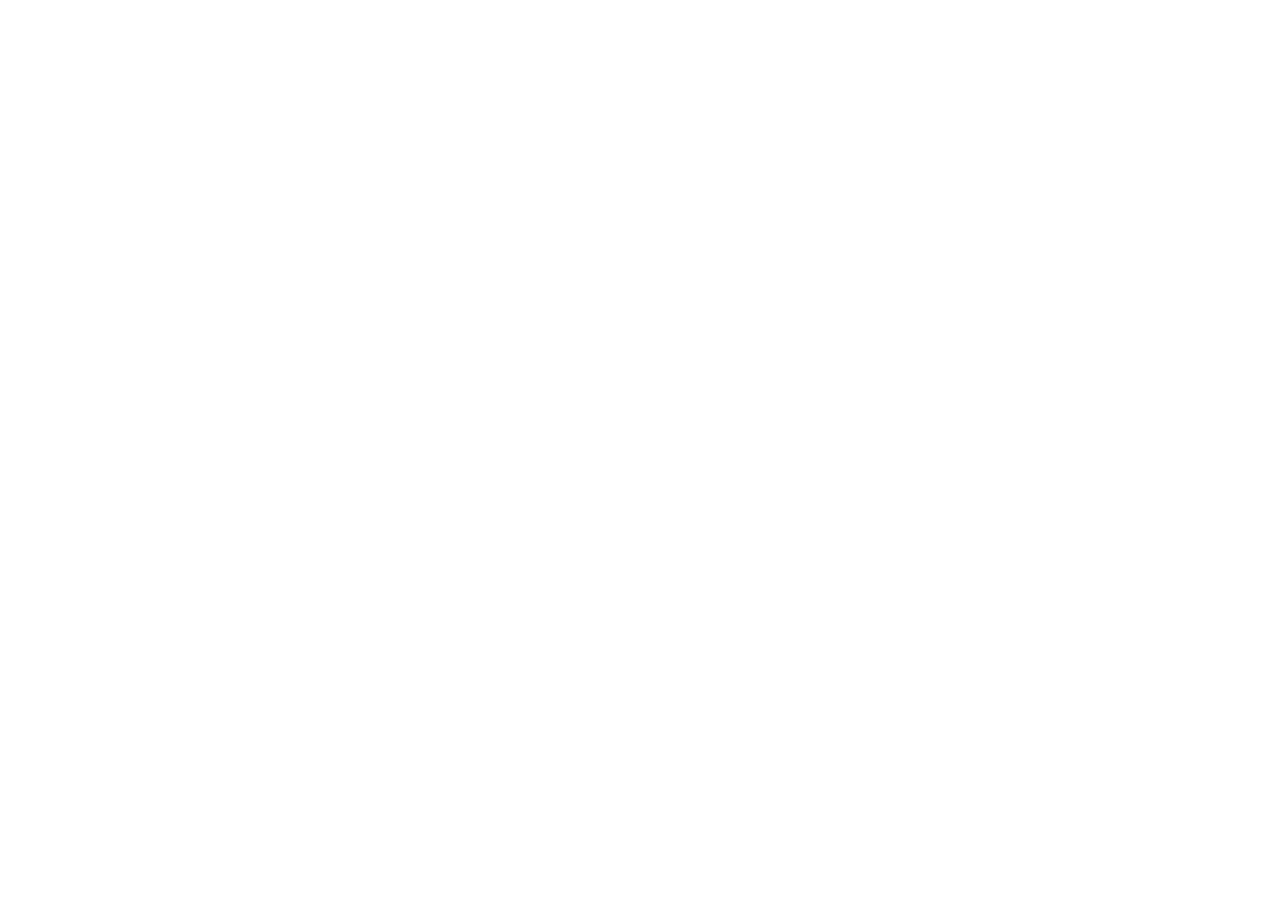
==== commit bbcfdef2: "Add files via upload" ====
--- a/index.html
+++ b/index.html
@@ -13,11 +13,12 @@
     <meta name="twitter:title" content="メダカ塾パークゴルフ Ver.1.8" />
     <meta name="twitter:description" content="メダカ塾パークゴルフのスコア入力・履歴・CSV出力アプリ。" />
     <link rel="icon" type="image/svg+xml" href="./favicon.svg" />
+    <link rel="apple-touch-icon" sizes="180x180" href="./apple-touch-icon.png" />
     <link rel="preconnect" href="https://fonts.googleapis.com">
     <link rel="preconnect" href="https://fonts.gstatic.com" crossorigin>
     <link href="https://fonts.googleapis.com/css2?family=Inter:wght@400;500;600;700&display=swap" rel="stylesheet">
-    <script type="module" crossorigin src="./index-Bhpzi9cD.js"></script>
-    <link rel="stylesheet" crossorigin href="./index-C6j-VgNq.css">
+    <script type="module" crossorigin src="./assets/index-Bhpzi9cD.js"></script>
+    <link rel="stylesheet" crossorigin href="./assets/index-C6j-VgNq.css">
   </head>
   <body>
     <div id="root"></div>
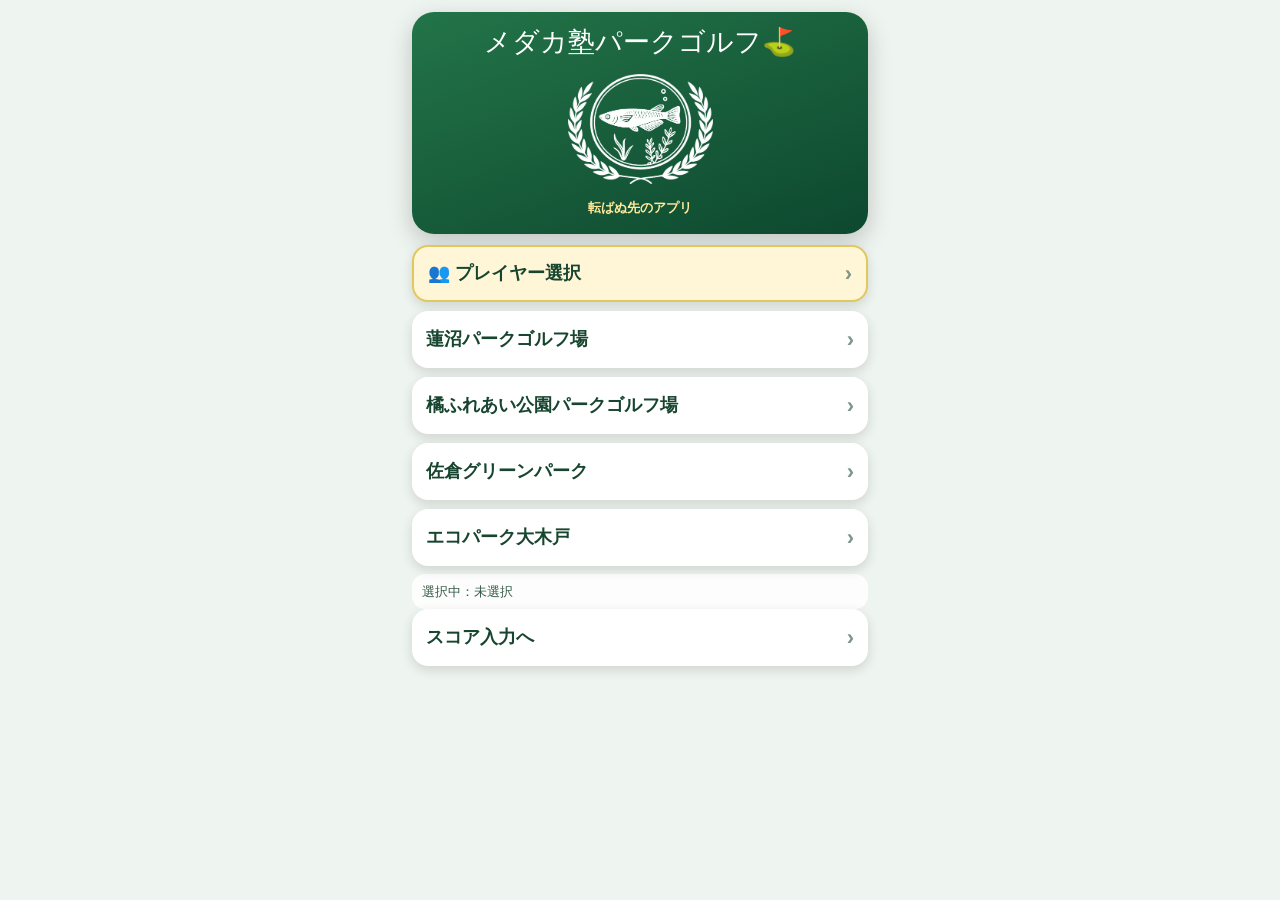
==== commit 15a708ca: "Add files via upload" ====
--- a/index.html
+++ b/index.html
@@ -17,8 +17,8 @@
     <link rel="preconnect" href="https://fonts.googleapis.com">
     <link rel="preconnect" href="https://fonts.gstatic.com" crossorigin>
     <link href="https://fonts.googleapis.com/css2?family=Inter:wght@400;500;600;700&display=swap" rel="stylesheet">
-    <script type="module" crossorigin src="./assets/index-Bhpzi9cD.js"></script>
-    <link rel="stylesheet" crossorigin href="./assets/index-C6j-VgNq.css">
+    <script type="module" crossorigin src="./index-Bhpzi9cD.js"></script>
+    <link rel="stylesheet" crossorigin href="./index-C6j-VgNq.css">
   </head>
   <body>
     <div id="root"></div>
--- a/index-C6j-VgNq.css
+++ b/index-C6j-VgNq.css
@@ -0,0 +1 @@
+@layer properties{@supports (((-webkit-hyphens:none)) and (not (margin-trim:inline))) or ((-moz-orient:inline) and (not (color:rgb(from red r g b)))){*,:before,:after,::backdrop{--tw-translate-x:0;--tw-translate-y:0;--tw-translate-z:0;--tw-rotate-x:initial;--tw-rotate-y:initial;--tw-rotate-z:initial;--tw-skew-x:initial;--tw-skew-y:initial;--tw-space-y-reverse:0;--tw-space-x-reverse:0;--tw-border-style:solid;--tw-leading:initial;--tw-font-weight:initial;--tw-tracking:initial;--tw-ordinal:initial;--tw-slashed-zero:initial;--tw-numeric-figure:initial;--tw-numeric-spacing:initial;--tw-numeric-fraction:initial;--tw-shadow:0 0 #0000;--tw-shadow-color:initial;--tw-shadow-alpha:100%;--tw-inset-shadow:0 0 #0000;--tw-inset-shadow-color:initial;--tw-inset-shadow-alpha:100%;--tw-ring-color:initial;--tw-ring-shadow:0 0 #0000;--tw-inset-ring-color:initial;--tw-inset-ring-shadow:0 0 #0000;--tw-ring-inset:initial;--tw-ring-offset-width:0px;--tw-ring-offset-color:#fff;--tw-ring-offset-shadow:0 0 #0000;--tw-outline-style:solid;--tw-duration:initial;--tw-ease:initial;--tw-content:"";--tw-animation-delay:0s;--tw-animation-direction:normal;--tw-animation-duration:initial;--tw-animation-fill-mode:none;--tw-animation-iteration-count:1;--tw-enter-blur:0;--tw-enter-opacity:1;--tw-enter-rotate:0;--tw-enter-scale:1;--tw-enter-translate-x:0;--tw-enter-translate-y:0;--tw-exit-blur:0;--tw-exit-opacity:1;--tw-exit-rotate:0;--tw-exit-scale:1;--tw-exit-translate-x:0;--tw-exit-translate-y:0}}}@layer theme{:root,:host{--color-red-50:oklch(97.1% .013 17.38);--color-red-300:oklch(80.8% .114 19.571);--color-red-400:oklch(70.4% .191 22.216);--color-red-500:oklch(63.7% .237 25.331);--color-red-600:oklch(57.7% .245 27.325);--color-gray-50:oklch(98.5% .002 247.839);--color-gray-100:oklch(96.7% .003 264.542);--color-gray-600:oklch(44.6% .03 256.802);--color-gray-700:oklch(37.3% .034 259.733);--color-gray-800:oklch(27.8% .033 256.848);--color-gray-900:oklch(21% .034 264.665);--color-black:#000;--color-white:#fff;--spacing:.25rem;--container-sm:24rem;--container-md:28rem;--container-lg:32rem;--text-xs:.75rem;--text-xs--line-height:calc(1 / .75);--text-sm:.875rem;--text-sm--line-height:calc(1.25 / .875);--text-base:1rem;--text-base--line-height: 1.5 ;--text-lg:1.125rem;--text-lg--line-height:calc(1.75 / 1.125);--text-xl:1.25rem;--text-xl--line-height:calc(1.75 / 1.25);--text-2xl:1.5rem;--text-2xl--line-height:calc(2 / 1.5);--font-weight-normal:400;--font-weight-medium:500;--font-weight-semibold:600;--font-weight-bold:700;--tracking-tight:-.025em;--tracking-widest:.1em;--leading-snug:1.375;--leading-normal:1.5;--leading-relaxed:1.625;--radius-sm:.25rem;--radius-md:.375rem;--radius-lg:.5rem;--radius-xl:.75rem;--ease-in-out:cubic-bezier(.4, 0, .2, 1);--animate-spin:spin 1s linear infinite;--animate-pulse:pulse 2s cubic-bezier(.4, 0, .6, 1) infinite;--aspect-video:16 / 9;--default-transition-duration:.15s;--default-transition-timing-function:cubic-bezier(.4, 0, .2, 1);--default-font-family:var(--app-font-sans);--default-mono-font-family:var(--app-font-mono);--color-border:hsl(var(--border))}}@layer base{*,:after,:before,::backdrop{box-sizing:border-box;border:0 solid;margin:0;padding:0}::file-selector-button{box-sizing:border-box;border:0 solid;margin:0;padding:0}html,:host{-webkit-text-size-adjust:100%;tab-size:4;line-height:1.5;font-family:var(--default-font-family,-apple-system, BlinkMacSystemFont, "Segoe UI", Roboto, "Helvetica Neue", "Noto Sans", Arial, sans-serif, "Apple Color Emoji", "Segoe UI Emoji", "Segoe UI Symbol", "Noto Color Emoji");font-feature-settings:var(--default-font-feature-settings,normal);font-variation-settings:var(--default-font-variation-settings,normal);-webkit-tap-highlight-color:transparent}hr{height:0;color:inherit;border-top-width:1px}abbr:where([title]){-webkit-text-decoration:underline dotted;text-decoration:underline dotted}h1,h2,h3,h4,h5,h6{font-size:inherit;font-weight:inherit}a{color:inherit;-webkit-text-decoration:inherit;text-decoration:inherit}b,strong{font-weight:bolder}code,kbd,samp,pre{font-family:var(--default-mono-font-family,ui-monospace, SFMono-Regular, Menlo, Monaco, Consolas, "Liberation Mono", "Courier New", monospace);font-feature-settings:var(--default-mono-font-feature-settings,normal);font-variation-settings:var(--default-mono-font-variation-settings,normal);font-size:1em}small{font-size:80%}sub,sup{vertical-align:baseline;font-size:75%;line-height:0;position:relative}sub{bottom:-.25em}sup{top:-.5em}table{text-indent:0;border-color:inherit;border-collapse:collapse}:-moz-focusring:where(:not(iframe)){outline:auto}progress{vertical-align:baseline}summary{display:list-item}ol,ul,menu{list-style:none}img,svg,video,canvas,audio,iframe,embed,object{vertical-align:middle;display:block}img,video{max-width:100%;height:auto}button,input,select,optgroup,textarea{font:inherit;font-feature-settings:inherit;font-variation-settings:inherit;letter-spacing:inherit;color:inherit;opacity:1;background-color:#0000;border-radius:0}::file-selector-button{font:inherit;font-feature-settings:inherit;font-variation-settings:inherit;letter-spacing:inherit;color:inherit;opacity:1;background-color:#0000;border-radius:0}:where(select:is([multiple],[size])) optgroup{font-weight:bolder}:where(select:is([multiple],[size])) optgroup option{padding-inline-start:20px}::file-selector-button{margin-inline-end:4px}::placeholder{opacity:1}@supports (not ((-webkit-appearance:-apple-pay-button))) or (contain-intrinsic-size:1px){::placeholder{color:currentColor}@supports (color:color-mix(in lab,red,red)){::placeholder{color:color-mix(in oklab,currentcolor 50%,transparent)}}}textarea{resize:vertical}::-webkit-search-decoration{-webkit-appearance:none}::-webkit-date-and-time-value{min-height:1lh;text-align:inherit}::-webkit-datetime-edit{display:inline-flex}::-webkit-datetime-edit-fields-wrapper{padding:0}::-webkit-datetime-edit{padding-block:0}::-webkit-datetime-edit-year-field{padding-block:0}::-webkit-datetime-edit-month-field{padding-block:0}::-webkit-datetime-edit-day-field{padding-block:0}::-webkit-datetime-edit-hour-field{padding-block:0}::-webkit-datetime-edit-minute-field{padding-block:0}::-webkit-datetime-edit-second-field{padding-block:0}::-webkit-datetime-edit-millisecond-field{padding-block:0}::-webkit-datetime-edit-meridiem-field{padding-block:0}::-webkit-calendar-picker-indicator{line-height:1}:-moz-ui-invalid{box-shadow:none}button,input:where([type=button],[type=reset],[type=submit]){appearance:button}::file-selector-button{appearance:button}::-webkit-inner-spin-button{height:auto}::-webkit-outer-spin-button{height:auto}[hidden]:where(:not([hidden=until-found])){display:none!important}}@layer components;@layer utilities{.\@container\/field-group{container:field-group/inline-size}.pointer-events-auto{pointer-events:auto}.pointer-events-none{pointer-events:none}.invisible{visibility:hidden}.sr-only{clip-path:inset(50%);white-space:nowrap;border-width:0;width:1px;height:1px;margin:-1px;padding:0;position:absolute;overflow:hidden}.absolute{position:absolute}.fixed{position:fixed}.relative{position:relative}.static{position:static}.inset-0{inset:0}.inset-x-0{inset-inline:0}.inset-y-0{inset-block:0}.-top-12{top:calc(var(--spacing) * -12)}.top-0{top:0}.top-1\.5{top:calc(var(--spacing) * 1.5)}.top-1\/2{top:50%}.top-2{top:calc(var(--spacing) * 2)}.top-3\.5{top:calc(var(--spacing) * 3.5)}.top-4{top:calc(var(--spacing) * 4)}.top-\[1px\]{top:1px}.top-\[50\%\]{top:50%}.top-\[60\%\]{top:60%}.top-full{top:100%}.-right-12{right:calc(var(--spacing) * -12)}.right-0{right:0}.right-1{right:var(--spacing)}.right-2{right:calc(var(--spacing) * 2)}.right-3{right:calc(var(--spacing) * 3)}.right-4{right:calc(var(--spacing) * 4)}.-bottom-12{bottom:calc(var(--spacing) * -12)}.bottom-0{bottom:0}.-left-12{left:calc(var(--spacing) * -12)}.left-0{left:0}.left-1\/2{left:50%}.left-2{left:calc(var(--spacing) * 2)}.left-\[50\%\]{left:50%}.z-10{z-index:10}.z-20{z-index:20}.z-50{z-index:50}.z-\[1\]{z-index:1}.z-\[100\]{z-index:100}.order-first{order:-9999}.order-last{order:9999}.\!m-0{margin:0!important}.-mx-1{margin-inline:calc(var(--spacing) * -1)}.mx-2{margin-inline:calc(var(--spacing) * 2)}.mx-3\.5{margin-inline:calc(var(--spacing) * 3.5)}.mx-4{margin-inline:calc(var(--spacing) * 4)}.mx-auto{margin-inline:auto}.-my-2{margin-block:calc(var(--spacing) * -2)}.my-0{margin-block:0}.my-0\.5{margin-block:calc(var(--spacing) * .5)}.my-1{margin-block:var(--spacing)}.-mt-4{margin-top:calc(var(--spacing) * -4)}.mt-1\.5{margin-top:calc(var(--spacing) * 1.5)}.mt-2{margin-top:calc(var(--spacing) * 2)}.mt-4{margin-top:calc(var(--spacing) * 4)}.mt-24{margin-top:calc(var(--spacing) * 24)}.mt-auto{margin-top:auto}.mr-2{margin-right:calc(var(--spacing) * 2)}.mb-1{margin-bottom:var(--spacing)}.mb-2{margin-bottom:calc(var(--spacing) * 2)}.mb-3{margin-bottom:calc(var(--spacing) * 3)}.mb-4{margin-bottom:calc(var(--spacing) * 4)}.-ml-4{margin-left:calc(var(--spacing) * -4)}.ml-1{margin-left:var(--spacing)}.ml-4{margin-left:calc(var(--spacing) * 4)}.ml-auto{margin-left:auto}.line-clamp-2{-webkit-line-clamp:2;-webkit-box-orient:vertical;display:-webkit-box;overflow:hidden}.block{display:block}.flex{display:flex}.grid{display:grid}.hidden{display:none}.inline-flex{display:inline-flex}.table{display:table}.aspect-square{aspect-ratio:1}.aspect-video{aspect-ratio:var(--aspect-video)}.size-4{width:calc(var(--spacing) * 4);height:calc(var(--spacing) * 4)}.size-6{width:calc(var(--spacing) * 6);height:calc(var(--spacing) * 6)}.size-8{width:calc(var(--spacing) * 8);height:calc(var(--spacing) * 8)}.size-10{width:calc(var(--spacing) * 10);height:calc(var(--spacing) * 10)}.size-\[--cell-size\]{width:--cell-size;height:--cell-size}.h-1\.5{height:calc(var(--spacing) * 1.5)}.h-2{height:calc(var(--spacing) * 2)}.h-2\.5{height:calc(var(--spacing) * 2.5)}.h-3{height:calc(var(--spacing) * 3)}.h-3\.5{height:calc(var(--spacing) * 3.5)}.h-4{height:calc(var(--spacing) * 4)}.h-5{height:calc(var(--spacing) * 5)}.h-6{height:calc(var(--spacing) * 6)}.h-7{height:calc(var(--spacing) * 7)}.h-8{height:calc(var(--spacing) * 8)}.h-9{height:calc(var(--spacing) * 9)}.h-10{height:calc(var(--spacing) * 10)}.h-12{height:calc(var(--spacing) * 12)}.h-\[--cell-size\]{height:--cell-size}.h-\[1px\]{height:1px}.h-\[var\(--radix-navigation-menu-viewport-height\)\]{height:var(--radix-navigation-menu-viewport-height)}.h-\[var\(--radix-select-trigger-height\)\]{height:var(--radix-select-trigger-height)}.h-auto{height:auto}.h-full{height:100%}.h-px{height:1px}.h-svh{height:100svh}.max-h-\[--radix-context-menu-content-available-height\]{max-height:--radix-context-menu-content-available-height}.max-h-\[--radix-select-content-available-height\]{max-height:--radix-select-content-available-height}.max-h-\[85vh\]{max-height:85vh}.max-h-\[300px\]{max-height:300px}.max-h-\[var\(--radix-dropdown-menu-content-available-height\)\]{max-height:var(--radix-dropdown-menu-content-available-height)}.max-h-screen{max-height:100vh}.min-h-0{min-height:0}.min-h-8{min-height:calc(var(--spacing) * 8)}.min-h-9{min-height:calc(var(--spacing) * 9)}.min-h-10{min-height:calc(var(--spacing) * 10)}.min-h-\[60px\]{min-height:60px}.min-h-screen{min-height:100vh}.min-h-svh{min-height:100svh}.w-0{width:0}.w-1{width:var(--spacing)}.w-2{width:calc(var(--spacing) * 2)}.w-2\.5{width:calc(var(--spacing) * 2.5)}.w-3{width:calc(var(--spacing) * 3)}.w-3\.5{width:calc(var(--spacing) * 3.5)}.w-3\/4{width:75%}.w-4{width:calc(var(--spacing) * 4)}.w-5{width:calc(var(--spacing) * 5)}.w-7{width:calc(var(--spacing) * 7)}.w-8{width:calc(var(--spacing) * 8)}.w-9{width:calc(var(--spacing) * 9)}.w-10{width:calc(var(--spacing) * 10)}.w-64{width:calc(var(--spacing) * 64)}.w-72{width:calc(var(--spacing) * 72)}.w-\[--cell-size\]{width:--cell-size}.w-\[1px\]{width:1px}.w-\[100px\]{width:100px}.w-\[var\(--sidebar-width\)\]{width:var(--sidebar-width)}.w-auto{width:auto}.w-fit{width:fit-content}.w-full{width:100%}.w-max{width:max-content}.w-px{width:1px}.max-w-\[var\(--skeleton-width\)\]{max-width:var(--skeleton-width)}.max-w-lg{max-width:var(--container-lg)}.max-w-max{max-width:max-content}.max-w-md{max-width:var(--container-md)}.max-w-sm{max-width:var(--container-sm)}.min-w-0{min-width:0}.min-w-5{min-width:calc(var(--spacing) * 5)}.min-w-8{min-width:calc(var(--spacing) * 8)}.min-w-9{min-width:calc(var(--spacing) * 9)}.min-w-10{min-width:calc(var(--spacing) * 10)}.min-w-\[--cell-size\]{min-width:--cell-size}.min-w-\[8rem\]{min-width:8rem}.min-w-\[12rem\]{min-width:12rem}.min-w-\[var\(--radix-select-trigger-width\)\]{min-width:var(--radix-select-trigger-width)}.flex-1{flex:1}.shrink-0{flex-shrink:0}.grow{flex-grow:1}.grow-0{flex-grow:0}.basis-full{flex-basis:100%}.caption-bottom{caption-side:bottom}.border-collapse{border-collapse:collapse}.origin-\[--radix-context-menu-content-transform-origin\]{transform-origin:--radix-context-menu-content-transform-origin}.origin-\[--radix-dropdown-menu-content-transform-origin\]{transform-origin:--radix-dropdown-menu-content-transform-origin}.origin-\[--radix-hover-card-content-transform-origin\]{transform-origin:--radix-hover-card-content-transform-origin}.origin-\[--radix-menubar-content-transform-origin\]{transform-origin:--radix-menubar-content-transform-origin}.origin-\[--radix-popover-content-transform-origin\]{transform-origin:--radix-popover-content-transform-origin}.origin-\[--radix-select-content-transform-origin\]{transform-origin:--radix-select-content-transform-origin}.origin-\[--radix-tooltip-content-transform-origin\]{transform-origin:--radix-tooltip-content-transform-origin}.-translate-x-1\/2{--tw-translate-x: -50% ;translate:var(--tw-translate-x) var(--tw-translate-y)}.-translate-x-px{--tw-translate-x:-1px;translate:var(--tw-translate-x) var(--tw-translate-y)}.translate-x-\[-50\%\]{--tw-translate-x:-50%;translate:var(--tw-translate-x) var(--tw-translate-y)}.translate-x-px{--tw-translate-x:1px;translate:var(--tw-translate-x) var(--tw-translate-y)}.-translate-y-1\/2{--tw-translate-y: -50% ;translate:var(--tw-translate-x) var(--tw-translate-y)}.translate-y-\[-50\%\]{--tw-translate-y:-50%;translate:var(--tw-translate-x) var(--tw-translate-y)}.rotate-45{rotate:45deg}.rotate-90{rotate:90deg}.transform{transform:var(--tw-rotate-x,) var(--tw-rotate-y,) var(--tw-rotate-z,) var(--tw-skew-x,) var(--tw-skew-y,)}.animate-caret-blink{animation:1.25s ease-out infinite caret-blink}.animate-in{animation:enter var(--tw-animation-duration,var(--tw-duration,.15s))var(--tw-ease,ease)var(--tw-animation-delay,0s)var(--tw-animation-iteration-count,1)var(--tw-animation-direction,normal)var(--tw-animation-fill-mode,none)}.animate-pulse{animation:var(--animate-pulse)}.animate-spin{animation:var(--animate-spin)}.cursor-default{cursor:default}.cursor-pointer{cursor:pointer}.cursor-text{cursor:text}.touch-none{touch-action:none}.resize-none{resize:none}.list-disc{list-style-type:disc}.list-none{list-style-type:none}.flex-col{flex-direction:column}.flex-col-reverse{flex-direction:column-reverse}.flex-row{flex-direction:row}.flex-wrap{flex-wrap:wrap}.place-content-center{place-content:center}.items-center{align-items:center}.items-end{align-items:flex-end}.items-start{align-items:flex-start}.items-stretch{align-items:stretch}.justify-between{justify-content:space-between}.justify-center{justify-content:center}.justify-start{justify-content:flex-start}.gap-1{gap:var(--spacing)}.gap-1\.5{gap:calc(var(--spacing) * 1.5)}.gap-2{gap:calc(var(--spacing) * 2)}.gap-2\.5{gap:calc(var(--spacing) * 2.5)}.gap-3{gap:calc(var(--spacing) * 3)}.gap-4{gap:calc(var(--spacing) * 4)}.gap-6{gap:calc(var(--spacing) * 6)}.gap-7{gap:calc(var(--spacing) * 7)}:where(.space-y-1\.5>:not(:last-child)){--tw-space-y-reverse:0;margin-block-start:calc(calc(var(--spacing) * 1.5) * var(--tw-space-y-reverse));margin-block-end:calc(calc(var(--spacing) * 1.5) * calc(1 - var(--tw-space-y-reverse)))}:where(.space-y-2>:not(:last-child)){--tw-space-y-reverse:0;margin-block-start:calc(calc(var(--spacing) * 2) * var(--tw-space-y-reverse));margin-block-end:calc(calc(var(--spacing) * 2) * calc(1 - var(--tw-space-y-reverse)))}:where(.space-x-1>:not(:last-child)){--tw-space-x-reverse:0;margin-inline-start:calc(var(--spacing) * var(--tw-space-x-reverse));margin-inline-end:calc(var(--spacing) * calc(1 - var(--tw-space-x-reverse)))}:where(.space-x-4>:not(:last-child)){--tw-space-x-reverse:0;margin-inline-start:calc(calc(var(--spacing) * 4) * var(--tw-space-x-reverse));margin-inline-end:calc(calc(var(--spacing) * 4) * calc(1 - var(--tw-space-x-reverse)))}.self-stretch{align-self:stretch}.overflow-auto{overflow:auto}.overflow-hidden{overflow:hidden}.overflow-x-auto{overflow-x:auto}.overflow-x-hidden{overflow-x:hidden}.overflow-y-auto{overflow-y:auto}.rounded{border-radius:.25rem}.rounded-\[2px\]{border-radius:2px}.rounded-\[calc\(var\(--radius\)-5px\)\]{border-radius:calc(var(--radius) - 5px)}.rounded-\[inherit\]{border-radius:inherit}.rounded-full{border-radius:3.40282e38px}.rounded-lg{border-radius:var(--radius-lg)}.rounded-md{border-radius:var(--radius-md)}.rounded-none{border-radius:0}.rounded-sm{border-radius:var(--radius-sm)}.rounded-xl{border-radius:var(--radius-xl)}.rounded-t-\[10px\]{border-top-left-radius:10px;border-top-right-radius:10px}.rounded-l-md{border-top-left-radius:var(--radius-md);border-bottom-left-radius:var(--radius-md)}.rounded-tl-sm{border-top-left-radius:var(--radius-sm)}.rounded-r-md{border-top-right-radius:var(--radius-md);border-bottom-right-radius:var(--radius-md)}.border{border-style:var(--tw-border-style);border-width:1px}.border-0{border-style:var(--tw-border-style);border-width:0}.border-2{border-style:var(--tw-border-style);border-width:2px}.border-\[1\.5px\]{border-style:var(--tw-border-style);border-width:1.5px}.border-y{border-block-style:var(--tw-border-style);border-block-width:1px}.border-t{border-top-style:var(--tw-border-style);border-top-width:1px}.border-r{border-right-style:var(--tw-border-style);border-right-width:1px}.border-b{border-bottom-style:var(--tw-border-style);border-bottom-width:1px}.border-l{border-left-style:var(--tw-border-style);border-left-width:1px}.border-dashed{--tw-border-style:dashed;border-style:dashed}.\[border-color\:var\(--badge-outline\)\]{border-color:var(--badge-outline)}.\[border-color\:var\(--button-outline\)\]{border-color:var(--button-outline)}.border-\[--color-border\]{border-color:--color-border}.border-border,.border-border\/50{border-color:hsl(var(--border))}@supports (color:color-mix(in lab,red,red)){.border-border\/50{border-color:color-mix(in oklab,hsl(var(--border)) 50%,transparent)}}.border-input{border-color:hsl(var(--input))}.border-primary,.border-primary\/50{border-color:hsl(var(--primary))}@supports (color:color-mix(in lab,red,red)){.border-primary\/50{border-color:color-mix(in oklab,hsl(var(--primary)) 50%,transparent)}}.border-transparent{border-color:#0000}.border-t-transparent{border-top-color:#0000}.border-l-transparent{border-left-color:#0000}.bg-\[--color-bg\]{background-color:--color-bg}.bg-background{background-color:hsl(var(--background))}.bg-black\/80{background-color:#000c}@supports (color:color-mix(in lab,red,red)){.bg-black\/80{background-color:color-mix(in oklab,var(--color-black) 80%,transparent)}}.bg-border{background-color:hsl(var(--border))}.bg-card{background-color:hsl(var(--card))}.bg-foreground{background-color:hsl(var(--foreground))}.bg-gray-50{background-color:var(--color-gray-50)}.bg-gray-100{background-color:var(--color-gray-100)}.bg-gray-900{background-color:var(--color-gray-900)}.bg-input{background-color:hsl(var(--input))}.bg-muted,.bg-muted\/50{background-color:hsl(var(--muted))}@supports (color:color-mix(in lab,red,red)){.bg-muted\/50{background-color:color-mix(in oklab,hsl(var(--muted)) 50%,transparent)}}.bg-primary,.bg-primary\/10{background-color:hsl(var(--primary))}@supports (color:color-mix(in lab,red,red)){.bg-primary\/10{background-color:color-mix(in oklab,hsl(var(--primary)) 10%,transparent)}}.bg-primary\/20{background-color:hsl(var(--primary))}@supports (color:color-mix(in lab,red,red)){.bg-primary\/20{background-color:color-mix(in oklab,hsl(var(--primary)) 20%,transparent)}}.bg-transparent{background-color:#0000}.fill-current{fill:currentColor}.fill-primary{fill:hsl(var(--primary))}.p-0{padding:0}.p-1{padding:var(--spacing)}.p-2{padding:calc(var(--spacing) * 2)}.p-3{padding:calc(var(--spacing) * 3)}.p-4{padding:calc(var(--spacing) * 4)}.p-6{padding:calc(var(--spacing) * 6)}.p-\[1px\]{padding:1px}.px-1{padding-inline:var(--spacing)}.px-1\.5{padding-inline:calc(var(--spacing) * 1.5)}.px-2{padding-inline:calc(var(--spacing) * 2)}.px-2\.5{padding-inline:calc(var(--spacing) * 2.5)}.px-3{padding-inline:calc(var(--spacing) * 3)}.px-4{padding-inline:calc(var(--spacing) * 4)}.px-8{padding-inline:calc(var(--spacing) * 8)}.px-\[--cell-size\]{padding-inline:--cell-size}.py-0\.5{padding-block:calc(var(--spacing) * .5)}.py-1{padding-block:var(--spacing)}.py-1\.5{padding-block:calc(var(--spacing) * 1.5)}.py-2{padding-block:calc(var(--spacing) * 2)}.py-3{padding-block:calc(var(--spacing) * 3)}.py-4{padding-block:calc(var(--spacing) * 4)}.py-6{padding-block:calc(var(--spacing) * 6)}.pt-0{padding-top:0}.pt-3{padding-top:calc(var(--spacing) * 3)}.pt-4{padding-top:calc(var(--spacing) * 4)}.pt-6{padding-top:calc(var(--spacing) * 6)}.pr-1{padding-right:var(--spacing)}.pr-2{padding-right:calc(var(--spacing) * 2)}.pr-2\.5{padding-right:calc(var(--spacing) * 2.5)}.pr-3{padding-right:calc(var(--spacing) * 3)}.pr-8{padding-right:calc(var(--spacing) * 8)}.pb-3{padding-bottom:calc(var(--spacing) * 3)}.pb-4{padding-bottom:calc(var(--spacing) * 4)}.pl-2{padding-left:calc(var(--spacing) * 2)}.pl-2\.5{padding-left:calc(var(--spacing) * 2.5)}.pl-3{padding-left:calc(var(--spacing) * 3)}.pl-4{padding-left:calc(var(--spacing) * 4)}.pl-8{padding-left:calc(var(--spacing) * 8)}.text-center{text-align:center}.text-left{text-align:left}.align-middle{vertical-align:middle}.font-mono{font-family:var(--app-font-mono)}.font-sans{font-family:var(--app-font-sans)}.text-2xl{font-size:var(--text-2xl);line-height:var(--tw-leading,var(--text-2xl--line-height))}.text-base{font-size:var(--text-base);line-height:var(--tw-leading,var(--text-base--line-height))}.text-lg{font-size:var(--text-lg);line-height:var(--tw-leading,var(--text-lg--line-height))}.text-sm{font-size:var(--text-sm);line-height:var(--tw-leading,var(--text-sm--line-height))}.text-sm\/relaxed{font-size:var(--text-sm);line-height:var(--leading-relaxed)}.text-xl{font-size:var(--text-xl);line-height:var(--tw-leading,var(--text-xl--line-height))}.text-xs{font-size:var(--text-xs);line-height:var(--tw-leading,var(--text-xs--line-height))}.text-\[0\.8rem\]{font-size:.8rem}.leading-none{--tw-leading:1;line-height:1}.leading-normal{--tw-leading:var(--leading-normal);line-height:var(--leading-normal)}.leading-snug{--tw-leading:var(--leading-snug);line-height:var(--leading-snug)}.font-bold{--tw-font-weight:var(--font-weight-bold);font-weight:var(--font-weight-bold)}.font-medium{--tw-font-weight:var(--font-weight-medium);font-weight:var(--font-weight-medium)}.font-normal{--tw-font-weight:var(--font-weight-normal);font-weight:var(--font-weight-normal)}.font-semibold{--tw-font-weight:var(--font-weight-semibold);font-weight:var(--font-weight-semibold)}.tracking-tight{--tw-tracking:var(--tracking-tight);letter-spacing:var(--tracking-tight)}.tracking-widest{--tw-tracking:var(--tracking-widest);letter-spacing:var(--tracking-widest)}.text-balance{text-wrap:balance}.break-words{overflow-wrap:break-word}.whitespace-nowrap{white-space:nowrap}.text-card-foreground{color:hsl(var(--card-foreground))}.text-current{color:currentColor}.text-foreground,.text-foreground\/50{color:hsl(var(--foreground))}@supports (color:color-mix(in lab,red,red)){.text-foreground\/50{color:color-mix(in oklab,hsl(var(--foreground)) 50%,transparent)}}.text-gray-600{color:var(--color-gray-600)}.text-gray-800{color:var(--color-gray-800)}.text-gray-900{color:var(--color-gray-900)}.text-muted-foreground{color:hsl(var(--muted-foreground))}.text-primary{color:hsl(var(--primary))}.text-primary-foreground{color:hsl(var(--primary-foreground))}.text-red-500{color:var(--color-red-500)}.text-white{color:var(--color-white)}.tabular-nums{--tw-numeric-spacing:tabular-nums;font-variant-numeric:var(--tw-ordinal,) var(--tw-slashed-zero,) var(--tw-numeric-figure,) var(--tw-numeric-spacing,) var(--tw-numeric-fraction,)}.underline-offset-4{text-underline-offset:4px}.opacity-0{opacity:0}.opacity-50{opacity:.5}.opacity-60{opacity:.6}.opacity-70{opacity:.7}.opacity-90{opacity:.9}.shadow{--tw-shadow:0 1px 3px 0 var(--tw-shadow-color,#0000001a), 0 1px 2px -1px var(--tw-shadow-color,#0000001a);box-shadow:var(--tw-inset-shadow),var(--tw-inset-ring-shadow),var(--tw-ring-offset-shadow),var(--tw-ring-shadow),var(--tw-shadow)}.shadow-\[0_0_0_1px_hsl\(var\(--sidebar-border\)\)\]{--tw-shadow:0 0 0 1px var(--tw-shadow-color,hsl(var(--sidebar-border)));box-shadow:var(--tw-inset-shadow),var(--tw-inset-ring-shadow),var(--tw-ring-offset-shadow),var(--tw-ring-shadow),var(--tw-shadow)}.shadow-lg{--tw-shadow:0 10px 15px -3px var(--tw-shadow-color,#0000001a), 0 4px 6px -4px var(--tw-shadow-color,#0000001a);box-shadow:var(--tw-inset-shadow),var(--tw-inset-ring-shadow),var(--tw-ring-offset-shadow),var(--tw-ring-shadow),var(--tw-shadow)}.shadow-md{--tw-shadow:0 4px 6px -1px var(--tw-shadow-color,#0000001a), 0 2px 4px -2px var(--tw-shadow-color,#0000001a);box-shadow:var(--tw-inset-shadow),var(--tw-inset-ring-shadow),var(--tw-ring-offset-shadow),var(--tw-ring-shadow),var(--tw-shadow)}.shadow-none{--tw-shadow:0 0 #0000;box-shadow:var(--tw-inset-shadow),var(--tw-inset-ring-shadow),var(--tw-ring-offset-shadow),var(--tw-ring-shadow),var(--tw-shadow)}.shadow-sm{--tw-shadow:0 1px 3px 0 var(--tw-shadow-color,#0000001a), 0 1px 2px -1px var(--tw-shadow-color,#0000001a);box-shadow:var(--tw-inset-shadow),var(--tw-inset-ring-shadow),var(--tw-ring-offset-shadow),var(--tw-ring-shadow),var(--tw-shadow)}.shadow-xl{--tw-shadow:0 20px 25px -5px var(--tw-shadow-color,#0000001a), 0 8px 10px -6px var(--tw-shadow-color,#0000001a);box-shadow:var(--tw-inset-shadow),var(--tw-inset-ring-shadow),var(--tw-ring-offset-shadow),var(--tw-ring-shadow),var(--tw-shadow)}.shadow-xs{--tw-shadow:0 1px 2px 0 var(--tw-shadow-color,#0000000d);box-shadow:var(--tw-inset-shadow),var(--tw-inset-ring-shadow),var(--tw-ring-offset-shadow),var(--tw-ring-shadow),var(--tw-shadow)}.ring-0{--tw-ring-shadow:var(--tw-ring-inset,) 0 0 0 calc(0px + var(--tw-ring-offset-width)) var(--tw-ring-color,currentcolor);box-shadow:var(--tw-inset-shadow),var(--tw-inset-ring-shadow),var(--tw-ring-offset-shadow),var(--tw-ring-shadow),var(--tw-shadow)}.ring-1{--tw-ring-shadow:var(--tw-ring-inset,) 0 0 0 calc(1px + var(--tw-ring-offset-width)) var(--tw-ring-color,currentcolor);box-shadow:var(--tw-inset-shadow),var(--tw-inset-ring-shadow),var(--tw-ring-offset-shadow),var(--tw-ring-shadow),var(--tw-shadow)}.ring-ring{--tw-ring-color:hsl(var(--ring))}.ring-offset-background{--tw-ring-offset-color:hsl(var(--background))}.outline-hidden{--tw-outline-style:none;outline-style:none}@media(forced-colors:active){.outline-hidden{outline-offset:2px;outline:2px solid #0000}}.outline{outline-style:var(--tw-outline-style);outline-width:1px}.outline-2{outline-style:var(--tw-outline-style);outline-width:2px}.outline-offset-2{outline-offset:2px}.outline-transparent{outline-color:#0000}.transition{transition-property:color,background-color,border-color,outline-color,text-decoration-color,fill,stroke,--tw-gradient-from,--tw-gradient-via,--tw-gradient-to,opacity,box-shadow,transform,translate,scale,rotate,filter,-webkit-backdrop-filter,backdrop-filter,display,content-visibility,overlay,pointer-events;transition-timing-function:var(--tw-ease,var(--default-transition-timing-function));transition-duration:var(--tw-duration,var(--default-transition-duration))}.transition-\[color\,box-shadow\]{transition-property:color,box-shadow;transition-timing-function:var(--tw-ease,var(--default-transition-timing-function));transition-duration:var(--tw-duration,var(--default-transition-duration))}.transition-\[left\,right\,width\]{transition-property:left,right,width;transition-timing-function:var(--tw-ease,var(--default-transition-timing-function));transition-duration:var(--tw-duration,var(--default-transition-duration))}.transition-\[margin\,opacity\]{transition-property:margin,opacity;transition-timing-function:var(--tw-ease,var(--default-transition-timing-function));transition-duration:var(--tw-duration,var(--default-transition-duration))}.transition-\[width\,height\,padding\]{transition-property:width,height,padding;transition-timing-function:var(--tw-ease,var(--default-transition-timing-function));transition-duration:var(--tw-duration,var(--default-transition-duration))}.transition-\[width\]{transition-property:width;transition-timing-function:var(--tw-ease,var(--default-transition-timing-function));transition-duration:var(--tw-duration,var(--default-transition-duration))}.transition-all{transition-property:all;transition-timing-function:var(--tw-ease,var(--default-transition-timing-function));transition-duration:var(--tw-duration,var(--default-transition-duration))}.transition-colors{transition-property:color,background-color,border-color,outline-color,text-decoration-color,fill,stroke,--tw-gradient-from,--tw-gradient-via,--tw-gradient-to;transition-timing-function:var(--tw-ease,var(--default-transition-timing-function));transition-duration:var(--tw-duration,var(--default-transition-duration))}.transition-opacity{transition-property:opacity;transition-timing-function:var(--tw-ease,var(--default-transition-timing-function));transition-duration:var(--tw-duration,var(--default-transition-duration))}.transition-transform{transition-property:transform,translate,scale,rotate;transition-timing-function:var(--tw-ease,var(--default-transition-timing-function));transition-duration:var(--tw-duration,var(--default-transition-duration))}.duration-100{--tw-duration:.1s;transition-duration:.1s}.duration-200{--tw-duration:.2s;transition-duration:.2s}.duration-300{--tw-duration:.3s;transition-duration:.3s}.duration-1000{--tw-duration:1s;transition-duration:1s}.ease-in-out{--tw-ease:var(--ease-in-out);transition-timing-function:var(--ease-in-out)}.ease-linear{--tw-ease:linear;transition-timing-function:linear}.fade-in-0{--tw-enter-opacity:0}.outline-none{--tw-outline-style:none;outline-style:none}.select-none{-webkit-user-select:none;user-select:none}.zoom-in-95{--tw-enter-scale:.95}.\[--cell-size\:2rem\]{--cell-size:2rem}.group-focus-within\/menu-item\:opacity-100:is(:where(.group\/menu-item):focus-within *){opacity:1}@media(hover:hover){.group-hover\:opacity-100:is(:where(.group):hover *),.group-hover\/menu-item\:opacity-100:is(:where(.group\/menu-item):hover *){opacity:1}}.group-has-data-\[sidebar\=menu-action\]\/menu-item\:pr-8:is(:where(.group\/menu-item):has([data-sidebar=menu-action]) *){padding-right:calc(var(--spacing) * 8)}.group-has-\[\[data-orientation\=horizontal\]\]\/field\:text-balance:is(:where(.group\/field):has([data-orientation=horizontal]) *){text-wrap:balance}.group-has-\[\[data-slot\=item-description\]\]\/item\:translate-y-0\.5:is(:where(.group\/item):has([data-slot=item-description]) *){--tw-translate-y:calc(var(--spacing) * .5);translate:var(--tw-translate-x) var(--tw-translate-y)}.group-has-\[\[data-slot\=item-description\]\]\/item\:self-start:is(:where(.group\/item):has([data-slot=item-description]) *){align-self:flex-start}.group-has-\[\>input\]\/input-group\:pt-2\.5:is(:where(.group\/input-group):has(>input) *){padding-top:calc(var(--spacing) * 2.5)}.group-has-\[\>input\]\/input-group\:pb-2\.5:is(:where(.group\/input-group):has(>input) *){padding-bottom:calc(var(--spacing) * 2.5)}.group-data-\[collapsible\=icon\]\:-mt-8:is(:where(.group)[data-collapsible=icon] *){margin-top:calc(var(--spacing) * -8)}.group-data-\[collapsible\=icon\]\:hidden:is(:where(.group)[data-collapsible=icon] *){display:none}.group-data-\[collapsible\=icon\]\:h-8\!:is(:where(.group)[data-collapsible=icon] *){height:calc(var(--spacing) * 8)!important}.group-data-\[collapsible\=icon\]\:w-8\!:is(:where(.group)[data-collapsible=icon] *){width:calc(var(--spacing) * 8)!important}.group-data-\[collapsible\=icon\]\:w-\[calc\(var\(--sidebar-width-icon\)\+var\(--spacing-4\)\)\]:is(:where(.group)[data-collapsible=icon] *){width:calc(var(--sidebar-width-icon) + var(--spacing-4))}.group-data-\[collapsible\=icon\]\:w-\[calc\(var\(--sidebar-width-icon\)\+var\(--spacing-4\)\+2px\)\]:is(:where(.group)[data-collapsible=icon] *){width:calc(var(--sidebar-width-icon) + var(--spacing-4) + 2px)}.group-data-\[collapsible\=icon\]\:w-\[var\(--sidebar-width-icon\)\]:is(:where(.group)[data-collapsible=icon] *){width:var(--sidebar-width-icon)}.group-data-\[collapsible\=icon\]\:overflow-hidden:is(:where(.group)[data-collapsible=icon] *){overflow:hidden}.group-data-\[collapsible\=icon\]\:p-0\!:is(:where(.group)[data-collapsible=icon] *){padding:0!important}.group-data-\[collapsible\=icon\]\:p-2\!:is(:where(.group)[data-collapsible=icon] *){padding:calc(var(--spacing) * 2)!important}.group-data-\[collapsible\=icon\]\:opacity-0:is(:where(.group)[data-collapsible=icon] *){opacity:0}.group-data-\[collapsible\=offcanvas\]\:right-\[calc\(var\(--sidebar-width\)\*-1\)\]:is(:where(.group)[data-collapsible=offcanvas] *){right:calc(var(--sidebar-width) * -1)}.group-data-\[collapsible\=offcanvas\]\:left-\[calc\(var\(--sidebar-width\)\*-1\)\]:is(:where(.group)[data-collapsible=offcanvas] *){left:calc(var(--sidebar-width) * -1)}.group-data-\[collapsible\=offcanvas\]\:w-0:is(:where(.group)[data-collapsible=offcanvas] *){width:0}.group-data-\[collapsible\=offcanvas\]\:translate-x-0:is(:where(.group)[data-collapsible=offcanvas] *){--tw-translate-x:0px;translate:var(--tw-translate-x) var(--tw-translate-y)}.group-data-\[disabled\=true\]\/field\:opacity-50:is(:where(.group\/field)[data-disabled=true] *),.group-data-\[disabled\=true\]\/input-group\:opacity-50:is(:where(.group\/input-group)[data-disabled=true] *){opacity:.5}.group-data-\[focused\=true\]\/day\:relative:is(:where(.group\/day)[data-focused=true] *){position:relative}.group-data-\[focused\=true\]\/day\:z-10:is(:where(.group\/day)[data-focused=true] *){z-index:10}.group-data-\[focused\=true\]\/day\:border-ring:is(:where(.group\/day)[data-focused=true] *){border-color:hsl(var(--ring))}.group-data-\[focused\=true\]\/day\:ring-\[3px\]:is(:where(.group\/day)[data-focused=true] *){--tw-ring-shadow:var(--tw-ring-inset,) 0 0 0 calc(3px + var(--tw-ring-offset-width)) var(--tw-ring-color,currentcolor);box-shadow:var(--tw-inset-shadow),var(--tw-inset-ring-shadow),var(--tw-ring-offset-shadow),var(--tw-ring-shadow),var(--tw-shadow)}.group-data-\[focused\=true\]\/day\:ring-ring\/50:is(:where(.group\/day)[data-focused=true] *){--tw-ring-color:hsl(var(--ring))}@supports (color:color-mix(in lab,red,red)){.group-data-\[focused\=true\]\/day\:ring-ring\/50:is(:where(.group\/day)[data-focused=true] *){--tw-ring-color:color-mix(in oklab, hsl(var(--ring)) 50%, transparent)}}.group-data-\[side\=left\]\:-right-4:is(:where(.group)[data-side=left] *){right:calc(var(--spacing) * -4)}.group-data-\[side\=left\]\:border-r:is(:where(.group)[data-side=left] *){border-right-style:var(--tw-border-style);border-right-width:1px}.group-data-\[side\=right\]\:left-0:is(:where(.group)[data-side=right] *){left:0}.group-data-\[side\=right\]\:rotate-180:is(:where(.group)[data-side=right] *){rotate:180deg}.group-data-\[side\=right\]\:border-l:is(:where(.group)[data-side=right] *){border-left-style:var(--tw-border-style);border-left-width:1px}.group-data-\[state\=open\]\:rotate-180:is(:where(.group)[data-state=open] *){rotate:180deg}.group-data-\[variant\=floating\]\:rounded-lg:is(:where(.group)[data-variant=floating] *){border-radius:var(--radius-lg)}.group-data-\[variant\=floating\]\:border:is(:where(.group)[data-variant=floating] *){border-style:var(--tw-border-style);border-width:1px}.group-data-\[variant\=floating\]\:shadow-sm:is(:where(.group)[data-variant=floating] *){--tw-shadow:0 1px 3px 0 var(--tw-shadow-color,#0000001a), 0 1px 2px -1px var(--tw-shadow-color,#0000001a);box-shadow:var(--tw-inset-shadow),var(--tw-inset-ring-shadow),var(--tw-ring-offset-shadow),var(--tw-ring-shadow),var(--tw-shadow)}.group-data-\[variant\=outline\]\/field-group\:-mb-2:is(:where(.group\/field-group)[data-variant=outline] *){margin-bottom:calc(var(--spacing) * -2)}.group-\[\.destructive\]\:border-muted\/40:is(:where(.group).destructive *){border-color:hsl(var(--muted))}@supports (color:color-mix(in lab,red,red)){.group-\[\.destructive\]\:border-muted\/40:is(:where(.group).destructive *){border-color:color-mix(in oklab,hsl(var(--muted)) 40%,transparent)}}.group-\[\.destructive\]\:text-red-300:is(:where(.group).destructive *){color:var(--color-red-300)}.group-\[\.toast\]\:bg-muted:is(:where(.group).toast *){background-color:hsl(var(--muted))}.group-\[\.toast\]\:bg-primary:is(:where(.group).toast *){background-color:hsl(var(--primary))}.group-\[\.toast\]\:text-muted-foreground:is(:where(.group).toast *){color:hsl(var(--muted-foreground))}.group-\[\.toast\]\:text-primary-foreground:is(:where(.group).toast *){color:hsl(var(--primary-foreground))}.group-\[\.toaster\]\:border-border:is(:where(.group).toaster *){border-color:hsl(var(--border))}.group-\[\.toaster\]\:bg-background:is(:where(.group).toaster *){background-color:hsl(var(--background))}.group-\[\.toaster\]\:text-foreground:is(:where(.group).toaster *){color:hsl(var(--foreground))}.group-\[\.toaster\]\:shadow-lg:is(:where(.group).toaster *){--tw-shadow:0 10px 15px -3px var(--tw-shadow-color,#0000001a), 0 4px 6px -4px var(--tw-shadow-color,#0000001a);box-shadow:var(--tw-inset-shadow),var(--tw-inset-ring-shadow),var(--tw-ring-offset-shadow),var(--tw-ring-shadow),var(--tw-shadow)}.peer-disabled\:cursor-not-allowed:is(:where(.peer):disabled~*){cursor:not-allowed}.peer-disabled\:opacity-70:is(:where(.peer):disabled~*){opacity:.7}.peer-data-\[size\=default\]\/menu-button\:top-1\.5:is(:where(.peer\/menu-button)[data-size=default]~*){top:calc(var(--spacing) * 1.5)}.peer-data-\[size\=lg\]\/menu-button\:top-2\.5:is(:where(.peer\/menu-button)[data-size=lg]~*){top:calc(var(--spacing) * 2.5)}.peer-data-\[size\=sm\]\/menu-button\:top-1:is(:where(.peer\/menu-button)[data-size=sm]~*){top:var(--spacing)}.file\:border-0::file-selector-button{border-style:var(--tw-border-style);border-width:0}.file\:bg-transparent::file-selector-button{background-color:#0000}.file\:text-sm::file-selector-button{font-size:var(--text-sm);line-height:var(--tw-leading,var(--text-sm--line-height))}.file\:font-medium::file-selector-button{--tw-font-weight:var(--font-weight-medium);font-weight:var(--font-weight-medium)}.file\:text-foreground::file-selector-button{color:hsl(var(--foreground))}.placeholder\:text-muted-foreground::placeholder{color:hsl(var(--muted-foreground))}.after\:absolute:after{content:var(--tw-content);position:absolute}.after\:-inset-2:after{content:var(--tw-content);inset:calc(var(--spacing) * -2)}.after\:inset-y-0:after{content:var(--tw-content);inset-block:0}.after\:left-1\/2:after{content:var(--tw-content);left:50%}.after\:w-1:after{content:var(--tw-content);width:var(--spacing)}.after\:w-\[2px\]:after{content:var(--tw-content);width:2px}.after\:-translate-x-1\/2:after{content:var(--tw-content);--tw-translate-x: -50% ;translate:var(--tw-translate-x) var(--tw-translate-y)}.group-data-\[collapsible\=offcanvas\]\:after\:left-full:is(:where(.group)[data-collapsible=offcanvas] *):after{content:var(--tw-content);left:100%}.first\:rounded-l-md:first-child{border-top-left-radius:var(--radius-md);border-bottom-left-radius:var(--radius-md)}.first\:border-l:first-child{border-left-style:var(--tw-border-style);border-left-width:1px}.last\:mt-0:last-child{margin-top:0}.last\:rounded-r-md:last-child{border-top-right-radius:var(--radius-md);border-bottom-right-radius:var(--radius-md)}@media(hover:hover){.hover\:bg-gray-700:hover{background-color:var(--color-gray-700)}.hover\:bg-muted:hover,.hover\:bg-muted\/50:hover{background-color:hsl(var(--muted))}@supports (color:color-mix(in lab,red,red)){.hover\:bg-muted\/50:hover{background-color:color-mix(in oklab,hsl(var(--muted)) 50%,transparent)}}.hover\:text-foreground:hover{color:hsl(var(--foreground))}.hover\:text-muted-foreground:hover{color:hsl(var(--muted-foreground))}.hover\:underline:hover{text-decoration-line:underline}.hover\:opacity-100:hover{opacity:1}.hover\:shadow-\[0_0_0_1px_hsl\(var\(--sidebar-accent\)\)\]:hover{--tw-shadow:0 0 0 1px var(--tw-shadow-color,hsl(var(--sidebar-accent)));box-shadow:var(--tw-inset-shadow),var(--tw-inset-ring-shadow),var(--tw-ring-offset-shadow),var(--tw-ring-shadow),var(--tw-shadow)}.group-\[\.destructive\]\:hover\:text-red-50:is(:where(.group).destructive *):hover{color:var(--color-red-50)}}.focus\:opacity-100:focus{opacity:1}.focus\:ring-1:focus{--tw-ring-shadow:var(--tw-ring-inset,) 0 0 0 calc(1px + var(--tw-ring-offset-width)) var(--tw-ring-color,currentcolor);box-shadow:var(--tw-inset-shadow),var(--tw-inset-ring-shadow),var(--tw-ring-offset-shadow),var(--tw-ring-shadow),var(--tw-shadow)}.focus\:ring-2:focus{--tw-ring-shadow:var(--tw-ring-inset,) 0 0 0 calc(2px + var(--tw-ring-offset-width)) var(--tw-ring-color,currentcolor);box-shadow:var(--tw-inset-shadow),var(--tw-inset-ring-shadow),var(--tw-ring-offset-shadow),var(--tw-ring-shadow),var(--tw-shadow)}.focus\:ring-ring:focus{--tw-ring-color:hsl(var(--ring))}.focus\:ring-offset-2:focus{--tw-ring-offset-width:2px;--tw-ring-offset-shadow:var(--tw-ring-inset,) 0 0 0 var(--tw-ring-offset-width) var(--tw-ring-offset-color)}.focus\:outline-none:focus{--tw-outline-style:none;outline-style:none}.group-\[\.destructive\]\:focus\:ring-red-400:is(:where(.group).destructive *):focus{--tw-ring-color:var(--color-red-400)}.group-\[\.destructive\]\:focus\:ring-offset-red-600:is(:where(.group).destructive *):focus{--tw-ring-offset-color:var(--color-red-600)}.focus-visible\:border-ring:focus-visible{border-color:hsl(var(--ring))}.focus-visible\:ring-0:focus-visible{--tw-ring-shadow:var(--tw-ring-inset,) 0 0 0 calc(0px + var(--tw-ring-offset-width)) var(--tw-ring-color,currentcolor);box-shadow:var(--tw-inset-shadow),var(--tw-inset-ring-shadow),var(--tw-ring-offset-shadow),var(--tw-ring-shadow),var(--tw-shadow)}.focus-visible\:ring-1:focus-visible{--tw-ring-shadow:var(--tw-ring-inset,) 0 0 0 calc(1px + var(--tw-ring-offset-width)) var(--tw-ring-color,currentcolor);box-shadow:var(--tw-inset-shadow),var(--tw-inset-ring-shadow),var(--tw-ring-offset-shadow),var(--tw-ring-shadow),var(--tw-shadow)}.focus-visible\:ring-2:focus-visible{--tw-ring-shadow:var(--tw-ring-inset,) 0 0 0 calc(2px + var(--tw-ring-offset-width)) var(--tw-ring-color,currentcolor);box-shadow:var(--tw-inset-shadow),var(--tw-inset-ring-shadow),var(--tw-ring-offset-shadow),var(--tw-ring-shadow),var(--tw-shadow)}.focus-visible\:ring-\[3px\]:focus-visible{--tw-ring-shadow:var(--tw-ring-inset,) 0 0 0 calc(3px + var(--tw-ring-offset-width)) var(--tw-ring-color,currentcolor);box-shadow:var(--tw-inset-shadow),var(--tw-inset-ring-shadow),var(--tw-ring-offset-shadow),var(--tw-ring-shadow),var(--tw-shadow)}.focus-visible\:ring-ring:focus-visible,.focus-visible\:ring-ring\/50:focus-visible{--tw-ring-color:hsl(var(--ring))}@supports (color:color-mix(in lab,red,red)){.focus-visible\:ring-ring\/50:focus-visible{--tw-ring-color:color-mix(in oklab, hsl(var(--ring)) 50%, transparent)}}.focus-visible\:ring-offset-1:focus-visible{--tw-ring-offset-width:1px;--tw-ring-offset-shadow:var(--tw-ring-inset,) 0 0 0 var(--tw-ring-offset-width) var(--tw-ring-offset-color)}.focus-visible\:ring-offset-2:focus-visible{--tw-ring-offset-width:2px;--tw-ring-offset-shadow:var(--tw-ring-inset,) 0 0 0 var(--tw-ring-offset-width) var(--tw-ring-offset-color)}.focus-visible\:ring-offset-background:focus-visible{--tw-ring-offset-color:hsl(var(--background))}.focus-visible\:outline-none:focus-visible{--tw-outline-style:none;outline-style:none}.active\:shadow-none:active{--tw-shadow:0 0 #0000;box-shadow:var(--tw-inset-shadow),var(--tw-inset-ring-shadow),var(--tw-ring-offset-shadow),var(--tw-ring-shadow),var(--tw-shadow)}.disabled\:pointer-events-none:disabled{pointer-events:none}.disabled\:cursor-not-allowed:disabled{cursor:not-allowed}.disabled\:opacity-50:disabled{opacity:.5}:where([data-side=left]) .in-data-\[side\=left\]\:cursor-w-resize{cursor:w-resize}:where([data-side=right]) .in-data-\[side\=right\]\:cursor-e-resize{cursor:e-resize}.has-focus\:border-ring:has(:focus){border-color:hsl(var(--ring))}.has-focus\:ring-\[3px\]:has(:focus){--tw-ring-shadow:var(--tw-ring-inset,) 0 0 0 calc(3px + var(--tw-ring-offset-width)) var(--tw-ring-color,currentcolor);box-shadow:var(--tw-inset-shadow),var(--tw-inset-ring-shadow),var(--tw-ring-offset-shadow),var(--tw-ring-shadow),var(--tw-shadow)}.has-focus\:ring-ring\/50:has(:focus){--tw-ring-color:hsl(var(--ring))}@supports (color:color-mix(in lab,red,red)){.has-focus\:ring-ring\/50:has(:focus){--tw-ring-color:color-mix(in oklab, hsl(var(--ring)) 50%, transparent)}}.has-data-\[state\=checked\]\:border-primary:has([data-state=checked]){border-color:hsl(var(--primary))}.has-data-\[state\=checked\]\:bg-primary\/5:has([data-state=checked]){background-color:hsl(var(--primary))}@supports (color:color-mix(in lab,red,red)){.has-data-\[state\=checked\]\:bg-primary\/5:has([data-state=checked]){background-color:color-mix(in oklab,hsl(var(--primary)) 5%,transparent)}}.has-\[\:disabled\]\:opacity-50:has(:disabled){opacity:.5}.has-\[\[data-slot\=input-group-control\]\:focus-visible\]\:ring-1:has([data-slot=input-group-control]:focus-visible){--tw-ring-shadow:var(--tw-ring-inset,) 0 0 0 calc(1px + var(--tw-ring-offset-width)) var(--tw-ring-color,currentcolor);box-shadow:var(--tw-inset-shadow),var(--tw-inset-ring-shadow),var(--tw-ring-offset-shadow),var(--tw-ring-shadow),var(--tw-shadow)}.has-\[\[data-slot\=input-group-control\]\:focus-visible\]\:ring-ring:has([data-slot=input-group-control]:focus-visible){--tw-ring-color:hsl(var(--ring))}.has-\[\>\[data-align\=block-end\]\]\:h-auto:has(>[data-align=block-end]){height:auto}.has-\[\>\[data-align\=block-end\]\]\:flex-col:has(>[data-align=block-end]){flex-direction:column}.has-\[\>\[data-align\=block-start\]\]\:h-auto:has(>[data-align=block-start]){height:auto}.has-\[\>\[data-align\=block-start\]\]\:flex-col:has(>[data-align=block-start]){flex-direction:column}.has-\[\>\[data-slot\=button-group\]\]\:gap-2:has(>[data-slot=button-group]){gap:calc(var(--spacing) * 2)}.has-\[\>\[data-slot\=checkbox-group\]\]\:gap-3:has(>[data-slot=checkbox-group]){gap:calc(var(--spacing) * 3)}.has-\[\>\[data-slot\=field-content\]\]\:items-start:has(>[data-slot=field-content]){align-items:flex-start}.has-\[\>\[data-slot\=field\]\]\:w-full:has(>[data-slot=field]){width:100%}.has-\[\>\[data-slot\=field\]\]\:flex-col:has(>[data-slot=field]){flex-direction:column}.has-\[\>\[data-slot\=field\]\]\:rounded-md:has(>[data-slot=field]){border-radius:var(--radius-md)}.has-\[\>\[data-slot\=field\]\]\:border:has(>[data-slot=field]){border-style:var(--tw-border-style);border-width:1px}.has-\[\>\[data-slot\=radio-group\]\]\:gap-3:has(>[data-slot=radio-group]){gap:calc(var(--spacing) * 3)}.has-\[\>button\]\:mr-\[-0\.4rem\]:has(>button){margin-right:-.4rem}.has-\[\>button\]\:ml-\[-0\.45rem\]:has(>button){margin-left:-.45rem}.has-\[\>kbd\]\:mr-\[-0\.35rem\]:has(>kbd){margin-right:-.35rem}.has-\[\>kbd\]\:ml-\[-0\.35rem\]:has(>kbd){margin-left:-.35rem}.has-\[\>svg\]\:p-0:has(>svg){padding:0}.has-\[\>svg\]\:px-2:has(>svg){padding-inline:calc(var(--spacing) * 2)}.has-\[\>svg\]\:px-2\.5:has(>svg){padding-inline:calc(var(--spacing) * 2.5)}.has-\[\>textarea\]\:h-auto:has(>textarea){height:auto}.aria-disabled\:pointer-events-none[aria-disabled=true]{pointer-events:none}.aria-disabled\:opacity-50[aria-disabled=true]{opacity:.5}.aria-selected\:text-muted-foreground[aria-selected=true]{color:hsl(var(--muted-foreground))}.data-\[active\=true\]\:font-medium[data-active=true]{--tw-font-weight:var(--font-weight-medium);font-weight:var(--font-weight-medium)}.data-\[disabled\]\:pointer-events-none[data-disabled]{pointer-events:none}.data-\[disabled\]\:opacity-50[data-disabled]{opacity:.5}.data-\[disabled\=true\]\:pointer-events-none[data-disabled=true]{pointer-events:none}.data-\[disabled\=true\]\:opacity-50[data-disabled=true]{opacity:.5}.data-\[motion\=from-end\]\:slide-in-from-right-52[data-motion=from-end]{--tw-enter-translate-x:calc(52*var(--spacing))}.data-\[motion\=from-start\]\:slide-in-from-left-52[data-motion=from-start]{--tw-enter-translate-x:calc(52*var(--spacing)*-1)}.data-\[motion\=to-end\]\:slide-out-to-right-52[data-motion=to-end]{--tw-exit-translate-x:calc(52*var(--spacing))}.data-\[motion\=to-start\]\:slide-out-to-left-52[data-motion=to-start]{--tw-exit-translate-x:calc(52*var(--spacing)*-1)}.data-\[motion\^\=from-\]\:animate-in[data-motion^=from-]{animation:enter var(--tw-animation-duration,var(--tw-duration,.15s))var(--tw-ease,ease)var(--tw-animation-delay,0s)var(--tw-animation-iteration-count,1)var(--tw-animation-direction,normal)var(--tw-animation-fill-mode,none)}.data-\[motion\^\=from-\]\:fade-in[data-motion^=from-]{--tw-enter-opacity:0}.data-\[motion\^\=to-\]\:animate-out[data-motion^=to-]{animation:exit var(--tw-animation-duration,var(--tw-duration,.15s))var(--tw-ease,ease)var(--tw-animation-delay,0s)var(--tw-animation-iteration-count,1)var(--tw-animation-direction,normal)var(--tw-animation-fill-mode,none)}.data-\[motion\^\=to-\]\:fade-out[data-motion^=to-]{--tw-exit-opacity:0}.data-\[orientation\=vertical\]\:h-auto[data-orientation=vertical]{height:auto}.data-\[panel-group-direction\=vertical\]\:h-px[data-panel-group-direction=vertical]{height:1px}.data-\[panel-group-direction\=vertical\]\:w-full[data-panel-group-direction=vertical]{width:100%}.data-\[panel-group-direction\=vertical\]\:flex-col[data-panel-group-direction=vertical]{flex-direction:column}.data-\[panel-group-direction\=vertical\]\:after\:left-0[data-panel-group-direction=vertical]:after{content:var(--tw-content);left:0}.data-\[panel-group-direction\=vertical\]\:after\:h-1[data-panel-group-direction=vertical]:after{content:var(--tw-content);height:var(--spacing)}.data-\[panel-group-direction\=vertical\]\:after\:w-full[data-panel-group-direction=vertical]:after{content:var(--tw-content);width:100%}.data-\[panel-group-direction\=vertical\]\:after\:translate-x-0[data-panel-group-direction=vertical]:after{content:var(--tw-content);--tw-translate-x:0px;translate:var(--tw-translate-x) var(--tw-translate-y)}.data-\[panel-group-direction\=vertical\]\:after\:-translate-y-1\/2[data-panel-group-direction=vertical]:after{content:var(--tw-content);--tw-translate-y: -50% ;translate:var(--tw-translate-x) var(--tw-translate-y)}.data-\[placeholder\]\:text-muted-foreground[data-placeholder]{color:hsl(var(--muted-foreground))}.data-\[range-end\=true\]\:rounded-md[data-range-end=true]{border-radius:var(--radius-md)}.data-\[range-end\=true\]\:bg-primary[data-range-end=true]{background-color:hsl(var(--primary))}.data-\[range-end\=true\]\:text-primary-foreground[data-range-end=true]{color:hsl(var(--primary-foreground))}.data-\[range-middle\=true\]\:rounded-none[data-range-middle=true]{border-radius:0}.data-\[range-start\=true\]\:rounded-md[data-range-start=true]{border-radius:var(--radius-md)}.data-\[range-start\=true\]\:bg-primary[data-range-start=true]{background-color:hsl(var(--primary))}.data-\[range-start\=true\]\:text-primary-foreground[data-range-start=true]{color:hsl(var(--primary-foreground))}.data-\[selected-single\=true\]\:bg-primary[data-selected-single=true]{background-color:hsl(var(--primary))}.data-\[selected-single\=true\]\:text-primary-foreground[data-selected-single=true]{color:hsl(var(--primary-foreground))}.data-\[selected\=true\]\:rounded-none[data-selected=true]{border-radius:0}.data-\[side\=bottom\]\:translate-y-1[data-side=bottom]{--tw-translate-y:var(--spacing);translate:var(--tw-translate-x) var(--tw-translate-y)}.data-\[side\=bottom\]\:slide-in-from-top-2[data-side=bottom]{--tw-enter-translate-y:calc(2*var(--spacing)*-1)}.data-\[side\=left\]\:-translate-x-1[data-side=left]{--tw-translate-x:calc(var(--spacing) * -1);translate:var(--tw-translate-x) var(--tw-translate-y)}.data-\[side\=left\]\:slide-in-from-right-2[data-side=left]{--tw-enter-translate-x:calc(2*var(--spacing))}.data-\[side\=right\]\:translate-x-1[data-side=right]{--tw-translate-x:var(--spacing);translate:var(--tw-translate-x) var(--tw-translate-y)}.data-\[side\=right\]\:slide-in-from-left-2[data-side=right]{--tw-enter-translate-x:calc(2*var(--spacing)*-1)}.data-\[side\=top\]\:-translate-y-1[data-side=top]{--tw-translate-y:calc(var(--spacing) * -1);translate:var(--tw-translate-x) var(--tw-translate-y)}.data-\[side\=top\]\:slide-in-from-bottom-2[data-side=top]{--tw-enter-translate-y:calc(2*var(--spacing))}.data-\[slot\=checkbox-group\]\:gap-3[data-slot=checkbox-group]{gap:calc(var(--spacing) * 3)}.data-\[state\=active\]\:bg-background[data-state=active]{background-color:hsl(var(--background))}.data-\[state\=active\]\:text-foreground[data-state=active]{color:hsl(var(--foreground))}.data-\[state\=active\]\:shadow[data-state=active]{--tw-shadow:0 1px 3px 0 var(--tw-shadow-color,#0000001a), 0 1px 2px -1px var(--tw-shadow-color,#0000001a);box-shadow:var(--tw-inset-shadow),var(--tw-inset-ring-shadow),var(--tw-ring-offset-shadow),var(--tw-ring-shadow),var(--tw-shadow)}.data-\[state\=checked\]\:translate-x-4[data-state=checked]{--tw-translate-x:calc(var(--spacing) * 4);translate:var(--tw-translate-x) var(--tw-translate-y)}.data-\[state\=checked\]\:bg-primary[data-state=checked]{background-color:hsl(var(--primary))}.data-\[state\=checked\]\:text-primary-foreground[data-state=checked]{color:hsl(var(--primary-foreground))}.data-\[state\=closed\]\:animate-accordion-up[data-state=closed]{animation:accordion-up var(--tw-animation-duration,var(--tw-duration,.2s))var(--tw-ease,ease-out)var(--tw-animation-delay,0s)var(--tw-animation-iteration-count,1)var(--tw-animation-direction,normal)var(--tw-animation-fill-mode,none)}.data-\[state\=closed\]\:animate-out[data-state=closed]{animation:exit var(--tw-animation-duration,var(--tw-duration,.15s))var(--tw-ease,ease)var(--tw-animation-delay,0s)var(--tw-animation-iteration-count,1)var(--tw-animation-direction,normal)var(--tw-animation-fill-mode,none)}.data-\[state\=closed\]\:duration-300[data-state=closed]{--tw-duration:.3s;transition-duration:.3s}.data-\[state\=closed\]\:fade-out-0[data-state=closed]{--tw-exit-opacity:0}.data-\[state\=closed\]\:fade-out-80[data-state=closed]{--tw-exit-opacity:.8}.data-\[state\=closed\]\:zoom-out-95[data-state=closed]{--tw-exit-scale:.95}.data-\[state\=closed\]\:slide-out-to-bottom[data-state=closed]{--tw-exit-translate-y:100%}.data-\[state\=closed\]\:slide-out-to-left[data-state=closed]{--tw-exit-translate-x:-100%}.data-\[state\=closed\]\:slide-out-to-left-1\/2[data-state=closed]{--tw-exit-translate-x: -50% }.data-\[state\=closed\]\:slide-out-to-right[data-state=closed]{--tw-exit-translate-x:100%}.data-\[state\=closed\]\:slide-out-to-right-full[data-state=closed]{--tw-exit-translate-x: 100% }.data-\[state\=closed\]\:slide-out-to-top[data-state=closed]{--tw-exit-translate-y:-100%}.data-\[state\=closed\]\:slide-out-to-top-\[48\%\][data-state=closed]{--tw-exit-translate-y: -48% }.data-\[state\=hidden\]\:animate-out[data-state=hidden]{animation:exit var(--tw-animation-duration,var(--tw-duration,.15s))var(--tw-ease,ease)var(--tw-animation-delay,0s)var(--tw-animation-iteration-count,1)var(--tw-animation-direction,normal)var(--tw-animation-fill-mode,none)}.data-\[state\=hidden\]\:fade-out[data-state=hidden]{--tw-exit-opacity:0}.data-\[state\=open\]\:animate-accordion-down[data-state=open]{animation:accordion-down var(--tw-animation-duration,var(--tw-duration,.2s))var(--tw-ease,ease-out)var(--tw-animation-delay,0s)var(--tw-animation-iteration-count,1)var(--tw-animation-direction,normal)var(--tw-animation-fill-mode,none)}.data-\[state\=open\]\:animate-in[data-state=open]{animation:enter var(--tw-animation-duration,var(--tw-duration,.15s))var(--tw-ease,ease)var(--tw-animation-delay,0s)var(--tw-animation-iteration-count,1)var(--tw-animation-direction,normal)var(--tw-animation-fill-mode,none)}.data-\[state\=open\]\:text-muted-foreground[data-state=open]{color:hsl(var(--muted-foreground))}.data-\[state\=open\]\:opacity-100[data-state=open]{opacity:1}.data-\[state\=open\]\:duration-500[data-state=open]{--tw-duration:.5s;transition-duration:.5s}.data-\[state\=open\]\:fade-in-0[data-state=open]{--tw-enter-opacity:0}.data-\[state\=open\]\:zoom-in-90[data-state=open]{--tw-enter-scale:.9}.data-\[state\=open\]\:zoom-in-95[data-state=open]{--tw-enter-scale:.95}.data-\[state\=open\]\:slide-in-from-bottom[data-state=open]{--tw-enter-translate-y:100%}.data-\[state\=open\]\:slide-in-from-left[data-state=open]{--tw-enter-translate-x:-100%}.data-\[state\=open\]\:slide-in-from-left-1\/2[data-state=open]{--tw-enter-translate-x: -50% }.data-\[state\=open\]\:slide-in-from-right[data-state=open]{--tw-enter-translate-x:100%}.data-\[state\=open\]\:slide-in-from-top[data-state=open]{--tw-enter-translate-y:-100%}.data-\[state\=open\]\:slide-in-from-top-\[48\%\][data-state=open]{--tw-enter-translate-y: -48% }.data-\[state\=open\]\:slide-in-from-top-full[data-state=open]{--tw-enter-translate-y: -100% }.data-\[state\=selected\]\:bg-muted[data-state=selected]{background-color:hsl(var(--muted))}.data-\[state\=unchecked\]\:translate-x-0[data-state=unchecked]{--tw-translate-x:0px;translate:var(--tw-translate-x) var(--tw-translate-y)}.data-\[state\=unchecked\]\:bg-input[data-state=unchecked]{background-color:hsl(var(--input))}.data-\[state\=visible\]\:animate-in[data-state=visible]{animation:enter var(--tw-animation-duration,var(--tw-duration,.15s))var(--tw-ease,ease)var(--tw-animation-delay,0s)var(--tw-animation-iteration-count,1)var(--tw-animation-direction,normal)var(--tw-animation-fill-mode,none)}.data-\[state\=visible\]\:fade-in[data-state=visible]{--tw-enter-opacity:0}.data-\[swipe\=cancel\]\:translate-x-0[data-swipe=cancel]{--tw-translate-x:0px;translate:var(--tw-translate-x) var(--tw-translate-y)}.data-\[swipe\=end\]\:translate-x-\[var\(--radix-toast-swipe-end-x\)\][data-swipe=end]{--tw-translate-x:var(--radix-toast-swipe-end-x);translate:var(--tw-translate-x) var(--tw-translate-y)}.data-\[swipe\=end\]\:animate-out[data-swipe=end]{animation:exit var(--tw-animation-duration,var(--tw-duration,.15s))var(--tw-ease,ease)var(--tw-animation-delay,0s)var(--tw-animation-iteration-count,1)var(--tw-animation-direction,normal)var(--tw-animation-fill-mode,none)}.data-\[swipe\=move\]\:translate-x-\[var\(--radix-toast-swipe-move-x\)\][data-swipe=move]{--tw-translate-x:var(--radix-toast-swipe-move-x);translate:var(--tw-translate-x) var(--tw-translate-y)}.data-\[swipe\=move\]\:transition-none[data-swipe=move]{transition-property:none}.data-\[variant\=label\]\:text-sm[data-variant=label]{font-size:var(--text-sm);line-height:var(--tw-leading,var(--text-sm--line-height))}.data-\[variant\=legend\]\:text-base[data-variant=legend]{font-size:var(--text-base);line-height:var(--tw-leading,var(--text-base--line-height))}.nth-last-2\:-mt-1:nth-last-child(2){margin-top:calc(var(--spacing) * -1)}@media(min-width:40rem){.sm\:top-auto{top:auto}.sm\:right-0{right:0}.sm\:bottom-0{bottom:0}.sm\:mt-0{margin-top:0}.sm\:flex{display:flex}.sm\:max-w-sm{max-width:var(--container-sm)}.sm\:flex-col{flex-direction:column}.sm\:flex-row{flex-direction:row}.sm\:justify-end{justify-content:flex-end}.sm\:gap-2\.5{gap:calc(var(--spacing) * 2.5)}:where(.sm\:space-x-2>:not(:last-child)){--tw-space-x-reverse:0;margin-inline-start:calc(calc(var(--spacing) * 2) * var(--tw-space-x-reverse));margin-inline-end:calc(calc(var(--spacing) * 2) * calc(1 - var(--tw-space-x-reverse)))}.sm\:rounded-lg{border-radius:var(--radius-lg)}.sm\:text-left{text-align:left}.data-\[state\=open\]\:sm\:slide-in-from-bottom-full[data-state=open]{--tw-enter-translate-y: 100% }}@media(min-width:48rem){.md\:absolute{position:absolute}.md\:block{display:block}.md\:flex{display:flex}.md\:w-\[var\(--radix-navigation-menu-viewport-width\)\]{width:var(--radix-navigation-menu-viewport-width)}.md\:w-auto{width:auto}.md\:max-w-\[420px\]{max-width:420px}.md\:flex-row{flex-direction:row}.md\:p-12{padding:calc(var(--spacing) * 12)}.md\:text-sm{font-size:var(--text-sm);line-height:var(--tw-leading,var(--text-sm--line-height))}.md\:opacity-0{opacity:0}.md\:peer-data-\[variant\=inset\]\:m-2:is(:where(.peer)[data-variant=inset]~*){margin:calc(var(--spacing) * 2)}.md\:peer-data-\[variant\=inset\]\:ml-0:is(:where(.peer)[data-variant=inset]~*){margin-left:0}.md\:peer-data-\[variant\=inset\]\:rounded-xl:is(:where(.peer)[data-variant=inset]~*){border-radius:var(--radius-xl)}.md\:peer-data-\[variant\=inset\]\:shadow-sm:is(:where(.peer)[data-variant=inset]~*){--tw-shadow:0 1px 3px 0 var(--tw-shadow-color,#0000001a), 0 1px 2px -1px var(--tw-shadow-color,#0000001a);box-shadow:var(--tw-inset-shadow),var(--tw-inset-ring-shadow),var(--tw-ring-offset-shadow),var(--tw-ring-shadow),var(--tw-shadow)}.md\:peer-data-\[variant\=inset\]\:peer-data-\[state\=collapsed\]\:ml-2:is(:where(.peer)[data-variant=inset]~*):is(:where(.peer)[data-state=collapsed]~*){margin-left:calc(var(--spacing) * 2)}.md\:after\:hidden:after{content:var(--tw-content);display:none}}@container field-group (min-width:28rem){.\@md\/field-group\:flex-row{flex-direction:row}.\@md\/field-group\:items-center{align-items:center}.\@md\/field-group\:has-\[\>\[data-slot\=field-content\]\]\:items-start:has(>[data-slot=field-content]){align-items:flex-start}}.dark\:bg-input\/30:is(.dark *){background-color:hsl(var(--input))}@supports (color:color-mix(in lab,red,red)){.dark\:bg-input\/30:is(.dark *){background-color:color-mix(in oklab,hsl(var(--input)) 30%,transparent)}}.dark\:bg-transparent:is(.dark *){background-color:#0000}.dark\:has-data-\[state\=checked\]\:bg-primary\/10:is(.dark *):has([data-state=checked]){background-color:hsl(var(--primary))}@supports (color:color-mix(in lab,red,red)){.dark\:has-data-\[state\=checked\]\:bg-primary\/10:is(.dark *):has([data-state=checked]){background-color:color-mix(in oklab,hsl(var(--primary)) 10%,transparent)}}.\[\&_\.recharts-cartesian-axis-tick_text\]\:fill-muted-foreground .recharts-cartesian-axis-tick text{fill:hsl(var(--muted-foreground))}.\[\&_\.recharts-cartesian-grid_line\[stroke\=\'\#ccc\'\]\]\:stroke-border\/50 .recharts-cartesian-grid line[stroke="#ccc"]{stroke:hsl(var(--border))}@supports (color:color-mix(in lab,red,red)){.\[\&_\.recharts-cartesian-grid_line\[stroke\=\'\#ccc\'\]\]\:stroke-border\/50 .recharts-cartesian-grid line[stroke="#ccc"]{stroke:color-mix(in oklab,hsl(var(--border)) 50%,transparent)}}.\[\&_\.recharts-curve\.recharts-tooltip-cursor\]\:stroke-border .recharts-curve.recharts-tooltip-cursor{stroke:hsl(var(--border))}.\[\&_\.recharts-dot\[stroke\=\'\#fff\'\]\]\:stroke-transparent .recharts-dot[stroke="#fff"]{stroke:#0000}.\[\&_\.recharts-layer\]\:outline-none .recharts-layer{--tw-outline-style:none;outline-style:none}.\[\&_\.recharts-polar-grid_\[stroke\=\'\#ccc\'\]\]\:stroke-border .recharts-polar-grid [stroke="#ccc"]{stroke:hsl(var(--border))}.\[\&_\.recharts-radial-bar-background-sector\]\:fill-muted .recharts-radial-bar-background-sector,.\[\&_\.recharts-rectangle\.recharts-tooltip-cursor\]\:fill-muted .recharts-rectangle.recharts-tooltip-cursor{fill:hsl(var(--muted))}.\[\&_\.recharts-reference-line_\[stroke\=\'\#ccc\'\]\]\:stroke-border .recharts-reference-line [stroke="#ccc"]{stroke:hsl(var(--border))}.\[\&_\.recharts-sector\]\:outline-none .recharts-sector{--tw-outline-style:none;outline-style:none}.\[\&_\.recharts-sector\[stroke\=\'\#fff\'\]\]\:stroke-transparent .recharts-sector[stroke="#fff"]{stroke:#0000}.\[\&_\.recharts-surface\]\:outline-none .recharts-surface{--tw-outline-style:none;outline-style:none}.\[\&_\[cmdk-group-heading\]\]\:px-2 [cmdk-group-heading]{padding-inline:calc(var(--spacing) * 2)}.\[\&_\[cmdk-group-heading\]\]\:py-1\.5 [cmdk-group-heading]{padding-block:calc(var(--spacing) * 1.5)}.\[\&_\[cmdk-group-heading\]\]\:text-xs [cmdk-group-heading]{font-size:var(--text-xs);line-height:var(--tw-leading,var(--text-xs--line-height))}.\[\&_\[cmdk-group-heading\]\]\:font-medium [cmdk-group-heading]{--tw-font-weight:var(--font-weight-medium);font-weight:var(--font-weight-medium)}.\[\&_\[cmdk-group-heading\]\]\:text-muted-foreground [cmdk-group-heading]{color:hsl(var(--muted-foreground))}.\[\&_\[cmdk-group\]\]\:px-2 [cmdk-group]{padding-inline:calc(var(--spacing) * 2)}.\[\&_\[cmdk-group\]\:not\(\[hidden\]\)_\~\[cmdk-group\]\]\:pt-0 [cmdk-group]:not([hidden])~[cmdk-group]{padding-top:0}.\[\&_\[cmdk-input-wrapper\]_svg\]\:h-5 [cmdk-input-wrapper] svg{height:calc(var(--spacing) * 5)}.\[\&_\[cmdk-input-wrapper\]_svg\]\:w-5 [cmdk-input-wrapper] svg{width:calc(var(--spacing) * 5)}.\[\&_\[cmdk-input\]\]\:h-12 [cmdk-input]{height:calc(var(--spacing) * 12)}.\[\&_\[cmdk-item\]\]\:px-2 [cmdk-item]{padding-inline:calc(var(--spacing) * 2)}.\[\&_\[cmdk-item\]\]\:py-3 [cmdk-item]{padding-block:calc(var(--spacing) * 3)}.\[\&_\[cmdk-item\]_svg\]\:h-5 [cmdk-item] svg{height:calc(var(--spacing) * 5)}.\[\&_\[cmdk-item\]_svg\]\:w-5 [cmdk-item] svg{width:calc(var(--spacing) * 5)}.\[\&_img\]\:size-full img{width:100%;height:100%}.\[\&_img\]\:object-cover img{object-fit:cover}.\[\&_p\]\:leading-relaxed p{--tw-leading:var(--leading-relaxed);line-height:var(--leading-relaxed)}.\[\&_svg\]\:pointer-events-none svg{pointer-events:none}.\[\&_svg\]\:size-4 svg{width:calc(var(--spacing) * 4);height:calc(var(--spacing) * 4)}.\[\&_svg\]\:shrink-0 svg{flex-shrink:0}.\[\&_svg\:not\(\[class\*\=\'size-\'\]\)\]\:size-3 svg:not([class*=size-]){width:calc(var(--spacing) * 3);height:calc(var(--spacing) * 3)}.\[\&_svg\:not\(\[class\*\=\'size-\'\]\)\]\:size-4 svg:not([class*=size-]){width:calc(var(--spacing) * 4);height:calc(var(--spacing) * 4)}.\[\&_svg\:not\(\[class\*\=\'size-\'\]\)\]\:size-6 svg:not([class*=size-]){width:calc(var(--spacing) * 6);height:calc(var(--spacing) * 6)}.\[\&_tr\]\:border-b tr{border-bottom-style:var(--tw-border-style);border-bottom-width:1px}.\[\&_tr\:last-child\]\:border-0 tr:last-child{border-style:var(--tw-border-style);border-width:0}.\[\&\+\[data-slot\=item-content\]\]\:flex-none+[data-slot=item-content]{flex:none}.\[\&\:first-child\[data-selected\=true\]_button\]\:rounded-l-md:first-child[data-selected=true] button{border-top-left-radius:var(--radius-md);border-bottom-left-radius:var(--radius-md)}.\[\&\:has\(\[role\=checkbox\]\)\]\:pr-0:has([role=checkbox]){padding-right:0}.\[\.border-b\]\:pb-3.border-b{padding-bottom:calc(var(--spacing) * 3)}.\[\.border-t\]\:pt-3.border-t{padding-top:calc(var(--spacing) * 3)}:is(.rtl\:\*\*\:\[\.rdp-button\\_next\>svg\]\:rotate-180:where(:dir(rtl),[dir=rtl],[dir=rtl] *) *):is(.rdp-button_next>svg),:is(.rtl\:\*\*\:\[\.rdp-button\\_previous\>svg\]\:rotate-180:where(:dir(rtl),[dir=rtl],[dir=rtl] *) *):is(.rdp-button_previous>svg){rotate:180deg}.\[a\]\:transition-colors:is(a){transition-property:color,background-color,border-color,outline-color,text-decoration-color,fill,stroke,--tw-gradient-from,--tw-gradient-via,--tw-gradient-to;transition-timing-function:var(--tw-ease,var(--default-transition-timing-function));transition-duration:var(--tw-duration,var(--default-transition-duration))}.\[\&\:last-child\[data-selected\=true\]_button\]\:rounded-r-md:last-child[data-selected=true] button{border-top-right-radius:var(--radius-md);border-bottom-right-radius:var(--radius-md)}.\[\&\>\*\]\:w-full>*{width:100%}.\[\&\>\*\]\:focus-visible\:relative>:focus-visible{position:relative}.\[\&\>\*\]\:focus-visible\:z-10>:focus-visible{z-index:10}@container field-group (min-width:28rem){.\@md\/field-group\:\[\&\>\*\]\:w-auto>*{width:auto}}.\[\&\>\*\:not\(\:first-child\)\]\:rounded-t-none>:not(:first-child){border-top-left-radius:0;border-top-right-radius:0}.\[\&\>\*\:not\(\:first-child\)\]\:rounded-l-none>:not(:first-child){border-top-left-radius:0;border-bottom-left-radius:0}.\[\&\>\*\:not\(\:first-child\)\]\:border-t-0>:not(:first-child){border-top-style:var(--tw-border-style);border-top-width:0}.\[\&\>\*\:not\(\:first-child\)\]\:border-l-0>:not(:first-child){border-left-style:var(--tw-border-style);border-left-width:0}.\[\&\>\*\:not\(\:last-child\)\]\:rounded-r-none>:not(:last-child){border-top-right-radius:0;border-bottom-right-radius:0}.\[\&\>\*\:not\(\:last-child\)\]\:rounded-b-none>:not(:last-child){border-bottom-right-radius:0;border-bottom-left-radius:0}.\[\&\>\.sr-only\]\:w-auto>.sr-only{width:auto}.\[\&\>\[data-slot\=field-group\]\]\:gap-4>[data-slot=field-group]{gap:calc(var(--spacing) * 4)}.\[\&\>\[data-slot\=field-label\]\]\:flex-auto>[data-slot=field-label]{flex:auto}@container field-group (min-width:28rem){.\@md\/field-group\:\[\&\>\[data-slot\=field-label\]\]\:flex-auto>[data-slot=field-label]{flex:auto}}.\[\&\>\[data-slot\=field\]\]\:p-4>[data-slot=field]{padding:calc(var(--spacing) * 4)}.has-\[select\[aria-hidden\=true\]\:last-child\]\:\[\&\>\[data-slot\=select-trigger\]\:last-of-type\]\:rounded-r-md:has(:is(select[aria-hidden=true]:last-child))>[data-slot=select-trigger]:last-of-type{border-top-right-radius:var(--radius-md);border-bottom-right-radius:var(--radius-md)}.\[\&\>\[data-slot\=select-trigger\]\:not\(\[class\*\=\'w-\'\]\)\]\:w-fit>[data-slot=select-trigger]:not([class*=w-]){width:fit-content}.\[\&\>\[role\=checkbox\]\]\:translate-y-\[2px\]>[role=checkbox]{--tw-translate-y:2px;translate:var(--tw-translate-x) var(--tw-translate-y)}.has-\[\>\[data-slot\=field-content\]\]\:\[\&\>\[role\=checkbox\]\,\[role\=radio\]\]\:mt-px:has(>[data-slot=field-content])>[role=checkbox],.has-\[\>\[data-slot\=field-content\]\]\:\[\&\>\[role\=checkbox\]\,\[role\=radio\]\]\:mt-px:has(>[data-slot=field-content]) [role=radio]{margin-top:1px}@container field-group (min-width:28rem){.\@md\/field-group\:has-\[\>\[data-slot\=field-content\]\]\:\[\&\>\[role\=checkbox\]\,\[role\=radio\]\]\:mt-px:has(>[data-slot=field-content])>[role=checkbox],.\@md\/field-group\:has-\[\>\[data-slot\=field-content\]\]\:\[\&\>\[role\=checkbox\]\,\[role\=radio\]\]\:mt-px:has(>[data-slot=field-content]) [role=radio]{margin-top:1px}}.\[\&\>a\]\:underline>a{text-decoration-line:underline}.\[\&\>a\]\:underline-offset-4>a{text-underline-offset:4px}.\[\&\>a\:hover\]\:text-primary>a:hover{color:hsl(var(--primary))}.\[\&\>button\]\:hidden>button{display:none}.\[\&\>input\]\:flex-1>input{flex:1}.has-\[\>\[data-align\=block-end\]\]\:\[\&\>input\]\:pt-3:has(>[data-align=block-end])>input{padding-top:calc(var(--spacing) * 3)}.has-\[\>\[data-align\=block-start\]\]\:\[\&\>input\]\:pb-3:has(>[data-align=block-start])>input{padding-bottom:calc(var(--spacing) * 3)}.has-\[\>\[data-align\=inline-end\]\]\:\[\&\>input\]\:pr-2:has(>[data-align=inline-end])>input{padding-right:calc(var(--spacing) * 2)}.has-\[\>\[data-align\=inline-start\]\]\:\[\&\>input\]\:pl-2:has(>[data-align=inline-start])>input{padding-left:calc(var(--spacing) * 2)}.\[\&\>kbd\]\:rounded-\[calc\(var\(--radius\)-5px\)\]>kbd{border-radius:calc(var(--radius) - 5px)}.\[\&\>span\]\:line-clamp-1>span{-webkit-line-clamp:1;-webkit-box-orient:vertical;display:-webkit-box;overflow:hidden}.\[\&\>span\]\:text-xs>span{font-size:var(--text-xs);line-height:var(--tw-leading,var(--text-xs--line-height))}.\[\&\>span\]\:opacity-70>span{opacity:.7}.\[\&\>span\:last-child\]\:truncate>span:last-child{text-overflow:ellipsis;white-space:nowrap;overflow:hidden}.\[\&\>svg\]\:absolute>svg{position:absolute}.\[\&\>svg\]\:top-4>svg{top:calc(var(--spacing) * 4)}.\[\&\>svg\]\:left-4>svg{left:calc(var(--spacing) * 4)}.\[\&\>svg\]\:size-3\.5>svg{width:calc(var(--spacing) * 3.5);height:calc(var(--spacing) * 3.5)}.\[\&\>svg\]\:size-4>svg{width:calc(var(--spacing) * 4);height:calc(var(--spacing) * 4)}.\[\&\>svg\]\:h-2\.5>svg{height:calc(var(--spacing) * 2.5)}.\[\&\>svg\]\:h-3>svg{height:calc(var(--spacing) * 3)}.\[\&\>svg\]\:h-3\.5>svg{height:calc(var(--spacing) * 3.5)}.\[\&\>svg\]\:h-4>svg{height:calc(var(--spacing) * 4)}.\[\&\>svg\]\:w-2\.5>svg{width:calc(var(--spacing) * 2.5)}.\[\&\>svg\]\:w-3>svg{width:calc(var(--spacing) * 3)}.\[\&\>svg\]\:w-3\.5>svg{width:calc(var(--spacing) * 3.5)}.\[\&\>svg\]\:w-4>svg{width:calc(var(--spacing) * 4)}.\[\&\>svg\]\:shrink-0>svg{flex-shrink:0}.\[\&\>svg\]\:text-foreground>svg{color:hsl(var(--foreground))}.\[\&\>svg\]\:text-muted-foreground>svg{color:hsl(var(--muted-foreground))}.\[\&\>svg\+div\]\:translate-y-\[-3px\]>svg+div{--tw-translate-y:-3px;translate:var(--tw-translate-x) var(--tw-translate-y)}.\[\&\>svg\:not\(\[class\*\=\'size-\'\]\)\]\:size-3\.5>svg:not([class*=size-]){width:calc(var(--spacing) * 3.5);height:calc(var(--spacing) * 3.5)}.\[\&\>svg\:not\(\[class\*\=\'size-\'\]\)\]\:size-4>svg:not([class*=size-]){width:calc(var(--spacing) * 4);height:calc(var(--spacing) * 4)}.\[\&\>svg\~\*\]\:pl-7>svg~*{padding-left:calc(var(--spacing) * 7)}.\[\&\>tr\]\:last\:border-b-0>tr:last-child{border-bottom-style:var(--tw-border-style);border-bottom-width:0}.\[\&\[data-panel-group-direction\=vertical\]\>div\]\:rotate-90[data-panel-group-direction=vertical]>div{rotate:90deg}.\[\&\[data-state\=open\]\>svg\]\:rotate-180[data-state=open]>svg{rotate:180deg}[data-side=left][data-collapsible=offcanvas] .\[\[data-side\=left\]\[data-collapsible\=offcanvas\]_\&\]\:-right-2{right:calc(var(--spacing) * -2)}[data-side=left][data-state=collapsed] .\[\[data-side\=left\]\[data-state\=collapsed\]_\&\]\:cursor-e-resize{cursor:e-resize}[data-side=right][data-collapsible=offcanvas] .\[\[data-side\=right\]\[data-collapsible\=offcanvas\]_\&\]\:-left-2{left:calc(var(--spacing) * -2)}[data-side=right][data-state=collapsed] .\[\[data-side\=right\]\[data-state\=collapsed\]_\&\]\:cursor-w-resize{cursor:w-resize}[data-slot=card-content] .\[\[data-slot\=card-content\]_\&\]\:bg-transparent,[data-slot=popover-content] .\[\[data-slot\=popover-content\]_\&\]\:bg-transparent{background-color:#0000}[data-slot=tooltip-content] .\[\[data-slot\=tooltip-content\]_\&\]\:bg-background\/20{background-color:hsl(var(--background))}@supports (color:color-mix(in lab,red,red)){[data-slot=tooltip-content] .\[\[data-slot\=tooltip-content\]_\&\]\:bg-background\/20{background-color:color-mix(in oklab,hsl(var(--background)) 20%,transparent)}}[data-slot=tooltip-content] .\[\[data-slot\=tooltip-content\]_\&\]\:text-background{color:hsl(var(--background))}[data-slot=tooltip-content] .dark\:\[\[data-slot\=tooltip-content\]_\&\]\:bg-background\/10:is(.dark *){background-color:hsl(var(--background))}@supports (color:color-mix(in lab,red,red)){[data-slot=tooltip-content] .dark\:\[\[data-slot\=tooltip-content\]_\&\]\:bg-background\/10:is(.dark *){background-color:color-mix(in oklab,hsl(var(--background)) 10%,transparent)}}[data-variant=legend]+.\[\[data-variant\=legend\]\+\&\]\:-mt-1\.5{margin-top:calc(var(--spacing) * -1.5)}}@property --tw-animation-delay{syntax:"*";inherits:false;initial-value:0s}@property --tw-animation-direction{syntax:"*";inherits:false;initial-value:normal}@property --tw-animation-duration{syntax:"*";inherits:false}@property --tw-animation-fill-mode{syntax:"*";inherits:false;initial-value:none}@property --tw-animation-iteration-count{syntax:"*";inherits:false;initial-value:1}@property --tw-enter-blur{syntax:"*";inherits:false;initial-value:0}@property --tw-enter-opacity{syntax:"*";inherits:false;initial-value:1}@property --tw-enter-rotate{syntax:"*";inherits:false;initial-value:0}@property --tw-enter-scale{syntax:"*";inherits:false;initial-value:1}@property --tw-enter-translate-x{syntax:"*";inherits:false;initial-value:0}@property --tw-enter-translate-y{syntax:"*";inherits:false;initial-value:0}@property --tw-exit-blur{syntax:"*";inherits:false;initial-value:0}@property --tw-exit-opacity{syntax:"*";inherits:false;initial-value:1}@property --tw-exit-rotate{syntax:"*";inherits:false;initial-value:0}@property --tw-exit-scale{syntax:"*";inherits:false;initial-value:1}@property --tw-exit-translate-x{syntax:"*";inherits:false;initial-value:0}@property --tw-exit-translate-y{syntax:"*";inherits:false;initial-value:0}:root{--background:123 24% 95%;--foreground:147 35% 17%;--border:137 18% 78%;--input:137 18% 78%;--ring:154 72% 25%;--card:0 0% 100%;--card-foreground:147 35% 17%;--primary:154 72% 25%;--primary-foreground:0 0% 100%;--muted:139 22% 91%;--muted-foreground:151 16% 42%;--app-font-sans:-apple-system, BlinkMacSystemFont, "Yu Gothic UI", "Meiryo", sans-serif;--app-font-mono:"SFMono-Regular", Consolas, monospace;--radius:.75rem}.dark{--background:147 34% 12%;--foreground:45 40% 95%;--border:145 20% 30%;--input:145 20% 30%;--ring:45 65% 60%;--card:147 27% 18%;--card-foreground:45 40% 95%;--primary:145 53% 42%;--primary-foreground:147 40% 10%;--muted:145 24% 25%;--muted-foreground:140 16% 72%}*{box-sizing:border-box;-webkit-tap-highlight-color:transparent}html,body,#root{min-height:100%;margin:0}body{color:#173325;font-family:var(--app-font-sans);background:#eef4ef}button,input,select,textarea{font:inherit}button{cursor:pointer}button:disabled{cursor:not-allowed;opacity:.45}button:focus-visible,input:focus-visible,select:focus-visible,textarea:focus-visible{outline-offset:2px;outline:3px solid #e7c75a}.screen{min-height:100dvh}.home{max-width:480px;margin:auto;padding:12px}.hero{color:#fff;text-align:center;background:linear-gradient(160deg,#237448,#0d482f);border-radius:22px;padding:14px 14px 16px;box-shadow:0 8px 24px #0003}.hero h1{margin:0 0 8px;font-size:27px;line-height:1.2}.logo{justify-content:center;align-items:center;width:145px;height:125px;margin:5px auto 0;display:flex}.logo img{object-fit:contain;width:100%;height:100%;display:block}.tag{color:#ffe99a;margin-top:7px;font-size:13px;font-weight:900}.homeMenu{gap:9px;margin-top:11px;display:grid}.homeBtn{color:#17452f;text-align:left;background:#fff;border:0;border-radius:16px;justify-content:space-between;align-items:center;width:100%;min-height:57px;padding:10px 14px;font-size:18px;font-weight:900;display:flex;box-shadow:0 4px 12px #0002}.homeBtn .arrow{color:#7e9588;font-size:22px}.homeBtn.player{background:#fff6d7;border:2px solid #e1c75f}.selectedSummary{text-align:left;color:#355c47;background:#ffffffd9;border-radius:13px;margin-top:8px;padding:8px 10px;font-size:13px}.appHeader{z-index:20;color:#fff;background:#0f5738;align-items:center;gap:6px;padding:7px 8px;display:flex;position:sticky;top:0}.appHeader h2{white-space:nowrap;text-overflow:ellipsis;flex:1;margin:0;font-size:17px;overflow:hidden}.topBtn{color:#0f5738;background:#fff;border:0;border-radius:9px;min-height:40px;padding:8px 9px;font-weight:900}.wrap{max-width:900px;margin:auto;padding:7px}.panel{background:#fff;border-radius:14px;margin-bottom:7px;padding:9px;box-shadow:0 2px 9px #0001}.panelTitle{margin:0 0 8px;font-size:19px;font-weight:900}.searchRow{grid-template-columns:1fr auto;gap:7px;margin-bottom:8px;display:grid}.searchRow input,.addRow input,.addRow select,.field input,.field textarea{background:#fff;border:1px solid #b9c8bf;border-radius:10px;width:100%;padding:10px;font-size:16px}.searchRow button,.addRow button{color:#fff;background:#0f5738;border:0;border-radius:10px;padding:9px 13px;font-weight:900}.kanaBtns{grid-template-columns:repeat(6,1fr);gap:5px;margin-bottom:8px;display:grid}.kanaBtns button,.courseBtns button{color:#24563c;background:#edf4ef;border:1px solid #c7d5cc;border-radius:9px;padding:8px 2px;font-size:13px;font-weight:900}.kanaBtns button.active,.courseBtns button.active{color:#fff;background:#0f5738}.playerList{gap:6px;display:grid}.playerRow{background:#f8fbf9;border:1px solid #d1ded6;border-radius:12px;grid-template-columns:34px 1fr 54px;align-items:center;gap:7px;padding:8px;display:grid}.playerRow input[type=checkbox]{width:23px;height:23px}.playerRow .name{font-size:17px;font-weight:900}.playerRow .reading{color:#61766a;margin-top:2px;font-size:12px}.playerRow .meta{color:#60766b;margin-top:2px;font-size:12px}.playerRow .del,.danger{color:#9f0018;background:#ffe2e6;border:0;border-radius:9px;padding:8px 5px;font-weight:900}.addRow{grid-template-columns:1fr 1fr auto;gap:7px;margin-top:9px;display:grid}.count,.hint{color:#60766b;margin-bottom:7px;font-size:13px}.courseBtns{grid-template-columns:repeat(4,1fr);gap:5px;display:grid}.playerOrder{background:#fff;border-radius:14px;margin-bottom:7px;padding:9px;box-shadow:0 2px 9px #0001}.playerOrderTitle{color:#24563c;margin-bottom:6px;font-size:14px;font-weight:900}.playerOrderBtns{grid-template-columns:repeat(4,1fr);gap:5px;display:grid}.orderCell{grid-template-columns:30px 1fr 30px;align-items:center;gap:3px;display:grid}.orderCell button{color:#124d34;background:#dce9df;border:0;border-radius:8px;min-height:34px;font-weight:900}.orderName{text-align:center;text-overflow:ellipsis;white-space:nowrap;font-size:12px;font-weight:900;overflow:hidden}table{border-collapse:collapse;table-layout:fixed;background:#fff;width:100%}th,td{text-align:center;border:1px solid #91a298;height:39px;padding:2px}th{background:#e7f0ea;font-size:11px}th:first-child,td:first-child,th:nth-child(2),td:nth-child(2){width:9%}th:nth-child(3),td:nth-child(3){width:12%}th:nth-child(n+4),td:nth-child(n+4){width:17.5%}th.playerName{word-break:break-all;font-size:12px;line-height:1.1}td.score{background:#fffdf4;font-size:22px;font-weight:900}td.score.filled{background:#fff0bd}td.score.birdie{color:#d01835}td.score.current{outline-offset:-4px;outline:4px solid #ff8a00}.total td{background:#e7f0ea;font-weight:900}.bottom{grid-template-columns:1fr 1fr 1fr;gap:5px;margin-top:6px;display:grid}.bottom button{color:#124d34;background:#dce9df;border:0;border-radius:9px;min-height:44px;padding:11px 5px;font-weight:900}.bottom .save{color:#fff;background:#0f5738}.fields{grid-template-columns:1fr 1fr;gap:8px;margin:7px 0;display:grid}.field label{color:#24563c;margin-bottom:4px;font-size:13px;font-weight:900;display:block}.field textarea{resize:vertical;min-height:45px}.modal{z-index:100;background:#0004;display:none;position:fixed;inset:0}.modal.show{display:block}.pad{background:#fff;border:3px solid #0f5738;border-radius:17px;width:min(450px,96vw);padding:10px;position:absolute;bottom:8px;left:50%;transform:translate(-50%)}.padTitle{text-align:center;margin-bottom:8px;font-weight:900}.padGrid{grid-template-columns:repeat(4,1fr);gap:7px;display:grid}.padGrid button{background:#edf4ef;border:0;border-radius:10px;height:50px;font-size:20px;font-weight:900}.padGrid .all{background:#ffe6a0}.padGrid .move{background:#dce8ff}.padGrid .close{color:#a00018;background:#ffe0e5}.listItem{background:#fff;border:1px solid #cfddd4;border-radius:10px;margin:7px 0;padding:10px}.analysisCard,.notice{color:#654f00;background:#fff6d7;border-radius:12px;padding:11px;font-weight:900}.historyActions{gap:7px;margin-top:9px;display:flex}.historyActions button{color:#124d34;background:#dce9df;border:0;border-radius:9px;padding:9px 12px;font-weight:900}.historyActions .danger{color:#9f0018;background:#ffe2e6}.detailTable{margin-top:9px;overflow-x:auto}.detailTable table{min-width:430px}.loading{color:#587263;background:#e5eee8;border-radius:12px;padding:18px;font-weight:900}@media(max-width:520px){.addRow,.fields{grid-template-columns:1fr}}@media(max-height:740px){th,td{height:34px}.wrap{padding:4px}.panel{margin-bottom:5px;padding:6px}.courseBtns button{padding:5px 2px}}@property --tw-translate-x{syntax:"*";inherits:false;initial-value:0}@property --tw-translate-y{syntax:"*";inherits:false;initial-value:0}@property --tw-translate-z{syntax:"*";inherits:false;initial-value:0}@property --tw-rotate-x{syntax:"*";inherits:false}@property --tw-rotate-y{syntax:"*";inherits:false}@property --tw-rotate-z{syntax:"*";inherits:false}@property --tw-skew-x{syntax:"*";inherits:false}@property --tw-skew-y{syntax:"*";inherits:false}@property --tw-space-y-reverse{syntax:"*";inherits:false;initial-value:0}@property --tw-space-x-reverse{syntax:"*";inherits:false;initial-value:0}@property --tw-border-style{syntax:"*";inherits:false;initial-value:solid}@property --tw-leading{syntax:"*";inherits:false}@property --tw-font-weight{syntax:"*";inherits:false}@property --tw-tracking{syntax:"*";inherits:false}@property --tw-ordinal{syntax:"*";inherits:false}@property --tw-slashed-zero{syntax:"*";inherits:false}@property --tw-numeric-figure{syntax:"*";inherits:false}@property --tw-numeric-spacing{syntax:"*";inherits:false}@property --tw-numeric-fraction{syntax:"*";inherits:false}@property --tw-shadow{syntax:"*";inherits:false;initial-value:0 0 #0000}@property --tw-shadow-color{syntax:"*";inherits:false}@property --tw-shadow-alpha{syntax:"<percentage>";inherits:false;initial-value:100%}@property --tw-inset-shadow{syntax:"*";inherits:false;initial-value:0 0 #0000}@property --tw-inset-shadow-color{syntax:"*";inherits:false}@property --tw-inset-shadow-alpha{syntax:"<percentage>";inherits:false;initial-value:100%}@property --tw-ring-color{syntax:"*";inherits:false}@property --tw-ring-shadow{syntax:"*";inherits:false;initial-value:0 0 #0000}@property --tw-inset-ring-color{syntax:"*";inherits:false}@property --tw-inset-ring-shadow{syntax:"*";inherits:false;initial-value:0 0 #0000}@property --tw-ring-inset{syntax:"*";inherits:false}@property --tw-ring-offset-width{syntax:"<length>";inherits:false;initial-value:0}@property --tw-ring-offset-color{syntax:"*";inherits:false;initial-value:#fff}@property --tw-ring-offset-shadow{syntax:"*";inherits:false;initial-value:0 0 #0000}@property --tw-outline-style{syntax:"*";inherits:false;initial-value:solid}@property --tw-duration{syntax:"*";inherits:false}@property --tw-ease{syntax:"*";inherits:false}@property --tw-content{syntax:"*";inherits:false;initial-value:""}@keyframes spin{to{transform:rotate(360deg)}}@keyframes pulse{50%{opacity:.5}}@keyframes enter{0%{opacity:var(--tw-enter-opacity,1);transform:translate3d(var(--tw-enter-translate-x,0),var(--tw-enter-translate-y,0),0)scale3d(var(--tw-enter-scale,1),var(--tw-enter-scale,1),var(--tw-enter-scale,1))rotate(var(--tw-enter-rotate,0));filter:blur(var(--tw-enter-blur,0))}}@keyframes exit{to{opacity:var(--tw-exit-opacity,1);transform:translate3d(var(--tw-exit-translate-x,0),var(--tw-exit-translate-y,0),0)scale3d(var(--tw-exit-scale,1),var(--tw-exit-scale,1),var(--tw-exit-scale,1))rotate(var(--tw-exit-rotate,0));filter:blur(var(--tw-exit-blur,0))}}@keyframes accordion-down{0%{height:0}to{height:var(--radix-accordion-content-height,var(--bits-accordion-content-height,var(--reka-accordion-content-height,var(--kb-accordion-content-height,var(--ngp-accordion-content-height,auto)))))}}@keyframes accordion-up{0%{height:var(--radix-accordion-content-height,var(--bits-accordion-content-height,var(--reka-accordion-content-height,var(--kb-accordion-content-height,var(--ngp-accordion-content-height,auto)))))}to{height:0}}@keyframes caret-blink{0%,70%,to{opacity:1}20%,50%{opacity:0}}
